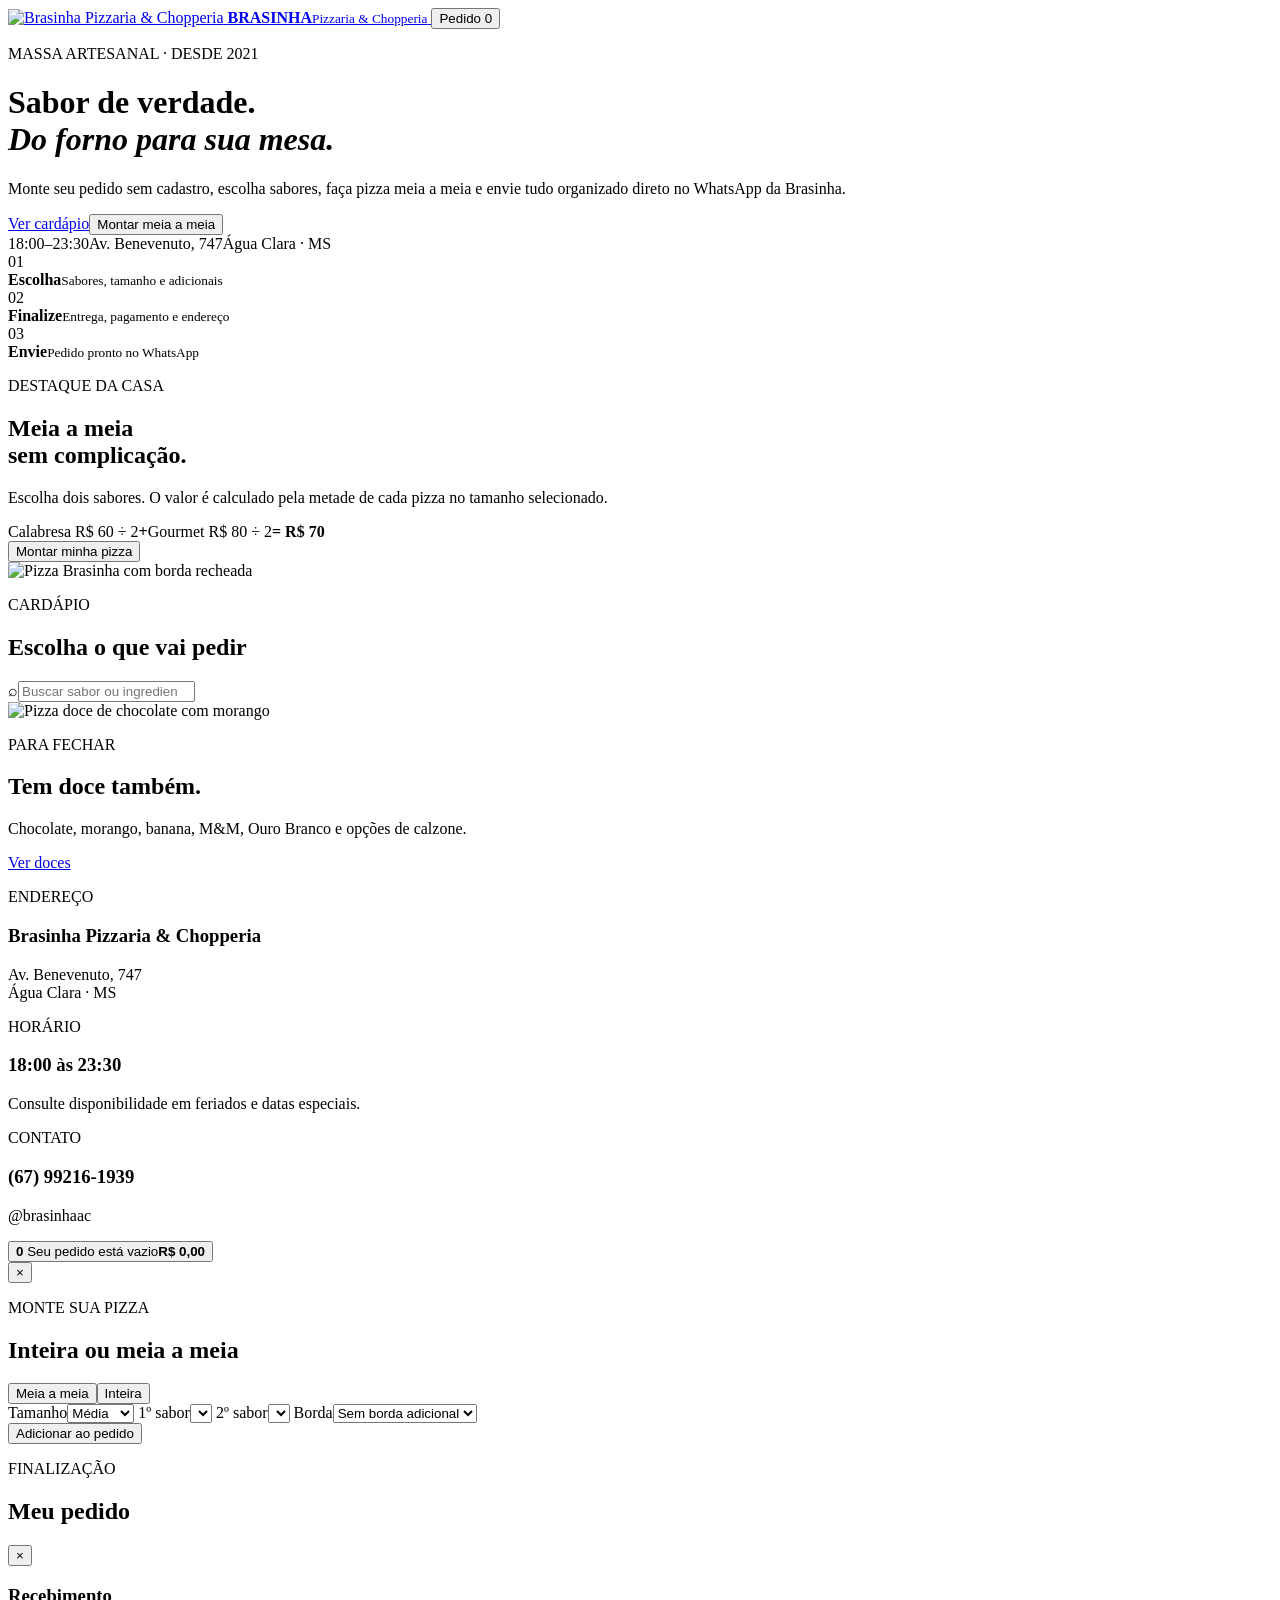
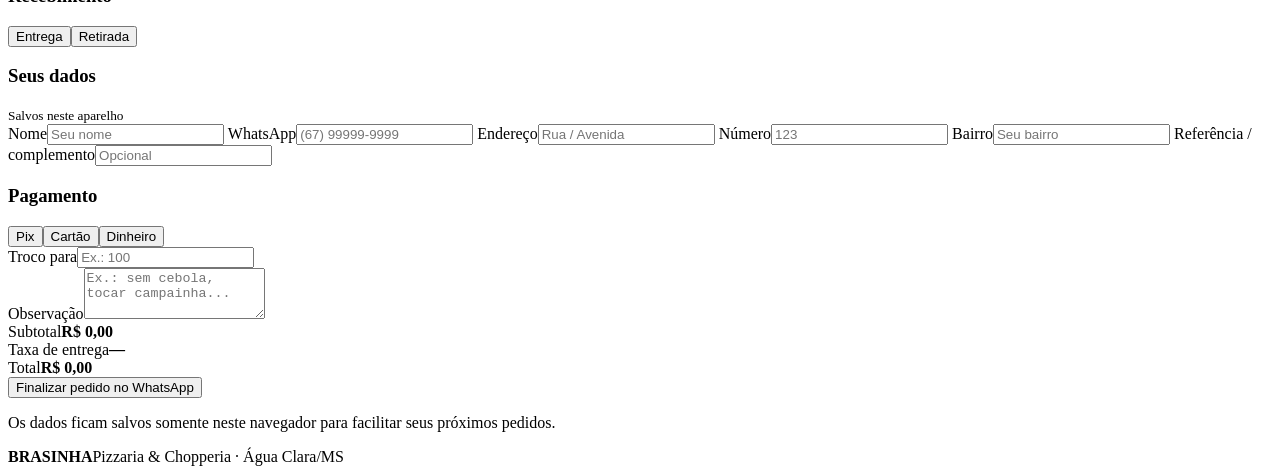
==== index.html @ 6d219aa5 "feat: add premium digital menu shell" ====
<!doctype html>
<html lang="pt-BR">
<head>
  <meta charset="utf-8" />
  <meta name="viewport" content="width=device-width,initial-scale=1,viewport-fit=cover" />
  <meta name="theme-color" content="#0f0d0b" />
  <meta name="description" content="Cardápio digital da Brasinha Pizzaria & Chopperia — Água Clara/MS." />
  <title>Brasinha — Cardápio Digital</title>
  <link rel="preload" href="assets/pizza-pepperoni.jpg" as="image" />
  <link rel="stylesheet" href="styles.css" />
</head>
<body>
  <header class="hero" id="inicio">
    <nav class="topbar shell">
      <a class="brand" href="#inicio" aria-label="Brasinha">
        <img src="assets/logo-brasinha-premium.png" alt="Brasinha Pizzaria & Chopperia" />
        <span><strong>BRASINHA</strong><small>Pizzaria & Chopperia</small></span>
      </a>
      <button class="cart-top" data-open-cart aria-label="Abrir pedido">Pedido <span data-cart-count>0</span></button>
    </nav>
    <div class="shell hero-grid">
      <div class="hero-copy">
        <p class="kicker">MASSA ARTESANAL · DESDE 2021</p>
        <h1>Sabor de verdade.<br><em>Do forno para sua mesa.</em></h1>
        <p class="hero-text">Monte seu pedido sem cadastro, escolha sabores, faça pizza meia a meia e envie tudo organizado direto no WhatsApp da Brasinha.</p>
        <div class="hero-actions"><a class="button button-gold" href="#cardapio">Ver cardápio</a><button class="button button-dark" data-open-builder>Montar meia a meia</button></div>
        <div class="hero-meta"><span>18:00–23:30</span><span>Av. Benevenuto, 747</span><span>Água Clara · MS</span></div>
      </div>
    </div>
  </header>

  <main>
    <section class="quick shell" aria-label="Atalhos">
      <article><span>01</span><div><strong>Escolha</strong><small>Sabores, tamanho e adicionais</small></div></article>
      <article><span>02</span><div><strong>Finalize</strong><small>Entrega, pagamento e endereço</small></div></article>
      <article><span>03</span><div><strong>Envie</strong><small>Pedido pronto no WhatsApp</small></div></article>
    </section>

    <section class="shell spotlight">
      <div class="spotlight-copy">
        <p class="eyebrow">DESTAQUE DA CASA</p>
        <h2>Meia a meia<br>sem complicação.</h2>
        <p>Escolha dois sabores. O valor é calculado pela metade de cada pizza no tamanho selecionado.</p>
        <div class="formula"><span>Calabresa R$ 60 ÷ 2</span><b>+</b><span>Gourmet R$ 80 ÷ 2</span><strong>= R$ 70</strong></div>
        <button class="button button-gold" data-open-builder>Montar minha pizza</button>
      </div>
      <div class="spotlight-photo"><img src="assets/pizza-borda.jpg" alt="Pizza Brasinha com borda recheada" /></div>
    </section>

    <section class="shell menu-wrap" id="cardapio">
      <div class="menu-head">
        <div><p class="eyebrow">CARDÁPIO</p><h2>Escolha o que vai pedir</h2></div>
        <label class="search"><span>⌕</span><input id="search" type="search" placeholder="Buscar sabor ou ingrediente" autocomplete="off" /></label>
      </div>
      <div class="tabs" id="tabs" aria-label="Categorias"></div>
      <div id="menu"></div>
    </section>

    <section class="shell dessert-banner">
      <img src="assets/pizza-morango.jpg" alt="Pizza doce de chocolate com morango" />
      <div><p class="eyebrow">PARA FECHAR</p><h2>Tem doce também.</h2><p>Chocolate, morango, banana, M&M, Ouro Branco e opções de calzone.</p><a href="#doces">Ver doces</a></div>
    </section>

    <section class="shell info-grid">
      <article><p class="eyebrow">ENDEREÇO</p><h3>Brasinha Pizzaria & Chopperia</h3><p>Av. Benevenuto, 747<br>Água Clara · MS</p></article>
      <article><p class="eyebrow">HORÁRIO</p><h3>18:00 às 23:30</h3><p>Consulte disponibilidade em feriados e datas especiais.</p></article>
      <article><p class="eyebrow">CONTATO</p><h3>(67) 99216-1939</h3><p>@brasinhaac</p></article>
    </section>
  </main>

  <button class="cart-bar" data-open-cart><span><b data-cart-count>0</b> <span data-cart-label>Seu pedido está vazio</span></span><strong data-cart-total>R$ 0,00</strong></button>

  <div class="modal" id="pizzaModal" aria-hidden="true">
    <div class="modal-backdrop" data-close-builder></div>
    <section class="modal-card builder-card" role="dialog" aria-modal="true" aria-labelledby="builderTitle">
      <button class="modal-close" data-close-builder aria-label="Fechar">×</button>
      <p class="eyebrow">MONTE SUA PIZZA</p><h2 id="builderTitle">Inteira ou meia a meia</h2>
      <div class="segmented" id="builderMode"><button class="active" data-mode="half">Meia a meia</button><button data-mode="full">Inteira</button></div>
      <div class="builder-fields">
        <label>Tamanho<select id="pizzaSize"><option value="M">Média</option><option value="G">Grande</option></select></label>
        <label>1º sabor<select id="flavorA"></select></label>
        <label id="flavorBWrap">2º sabor<select id="flavorB"></select></label>
        <label>Borda<select id="pizzaBorder"><option value="">Sem borda adicional</option></select></label>
      </div>
      <div class="price-breakdown" id="pizzaBreakdown"></div>
      <button class="button button-gold full-width" id="addPizza">Adicionar ao pedido</button>
    </section>
  </div>

  <div class="drawer-wrap" id="cartDrawer" aria-hidden="true">
    <div class="drawer-backdrop" data-close-cart></div>
    <aside class="drawer" aria-label="Meu pedido">
      <div class="drawer-head"><div><p class="eyebrow">FINALIZAÇÃO</p><h2>Meu pedido</h2></div><button data-close-cart>×</button></div>
      <div id="cartItems" class="cart-items"></div>
      <section class="checkout-section"><h3>Recebimento</h3><div class="segmented two" id="fulfillment"><button class="active" data-value="Entrega">Entrega</button><button data-value="Retirada">Retirada</button></div></section>
      <section class="checkout-section" id="customerSection">
        <div class="section-line"><h3>Seus dados</h3><small>Salvos neste aparelho</small></div>
        <div class="form-grid">
          <label class="span-2">Nome<input id="customerName" autocomplete="name" placeholder="Seu nome" /></label>
          <label class="span-2">WhatsApp<input id="customerPhone" inputmode="tel" autocomplete="tel" placeholder="(67) 99999-9999" /></label>
          <label class="span-2 delivery-field">Endereço<input id="customerStreet" autocomplete="street-address" placeholder="Rua / Avenida" /></label>
          <label class="delivery-field">Número<input id="customerNumber" inputmode="numeric" placeholder="123" /></label>
          <label class="delivery-field">Bairro<input id="customerNeighborhood" list="neighborhoodList" placeholder="Seu bairro" /><datalist id="neighborhoodList"></datalist></label>
          <label class="span-2 delivery-field">Referência / complemento<input id="customerReference" placeholder="Opcional" /></label>
        </div><div id="deliveryFeeStatus" class="fee-status"></div>
      </section>
      <section class="checkout-section"><h3>Pagamento</h3><div class="payment-grid" id="paymentMethods"><button class="active" data-value="Pix">Pix</button><button data-value="Cartão">Cartão</button><button data-value="Dinheiro">Dinheiro</button></div><label id="cashChangeWrap" class="cash-change hidden">Troco para<input id="cashChange" inputmode="decimal" placeholder="Ex.: 100" /></label></section>
      <section class="checkout-section"><label>Observação<textarea id="orderNotes" rows="3" placeholder="Ex.: sem cebola, tocar campainha..."></textarea></label></section>
      <div class="totals"><div><span>Subtotal</span><strong id="subtotal">R$ 0,00</strong></div><div><span>Taxa de entrega</span><strong id="deliveryFee">—</strong></div><div class="grand"><span>Total</span><strong id="grandTotal">R$ 0,00</strong></div></div>
      <button class="send-order" id="sendOrder">Finalizar pedido no WhatsApp</button>
      <p class="privacy-note">Os dados ficam salvos somente neste navegador para facilitar seus próximos pedidos.</p>
    </aside>
  </div>

  <footer><div class="shell"><strong>BRASINHA</strong><span>Pizzaria & Chopperia · Água Clara/MS</span></div></footer>
  <script src="data.js"></script><script src="app.js"></script>
</body>
</html>
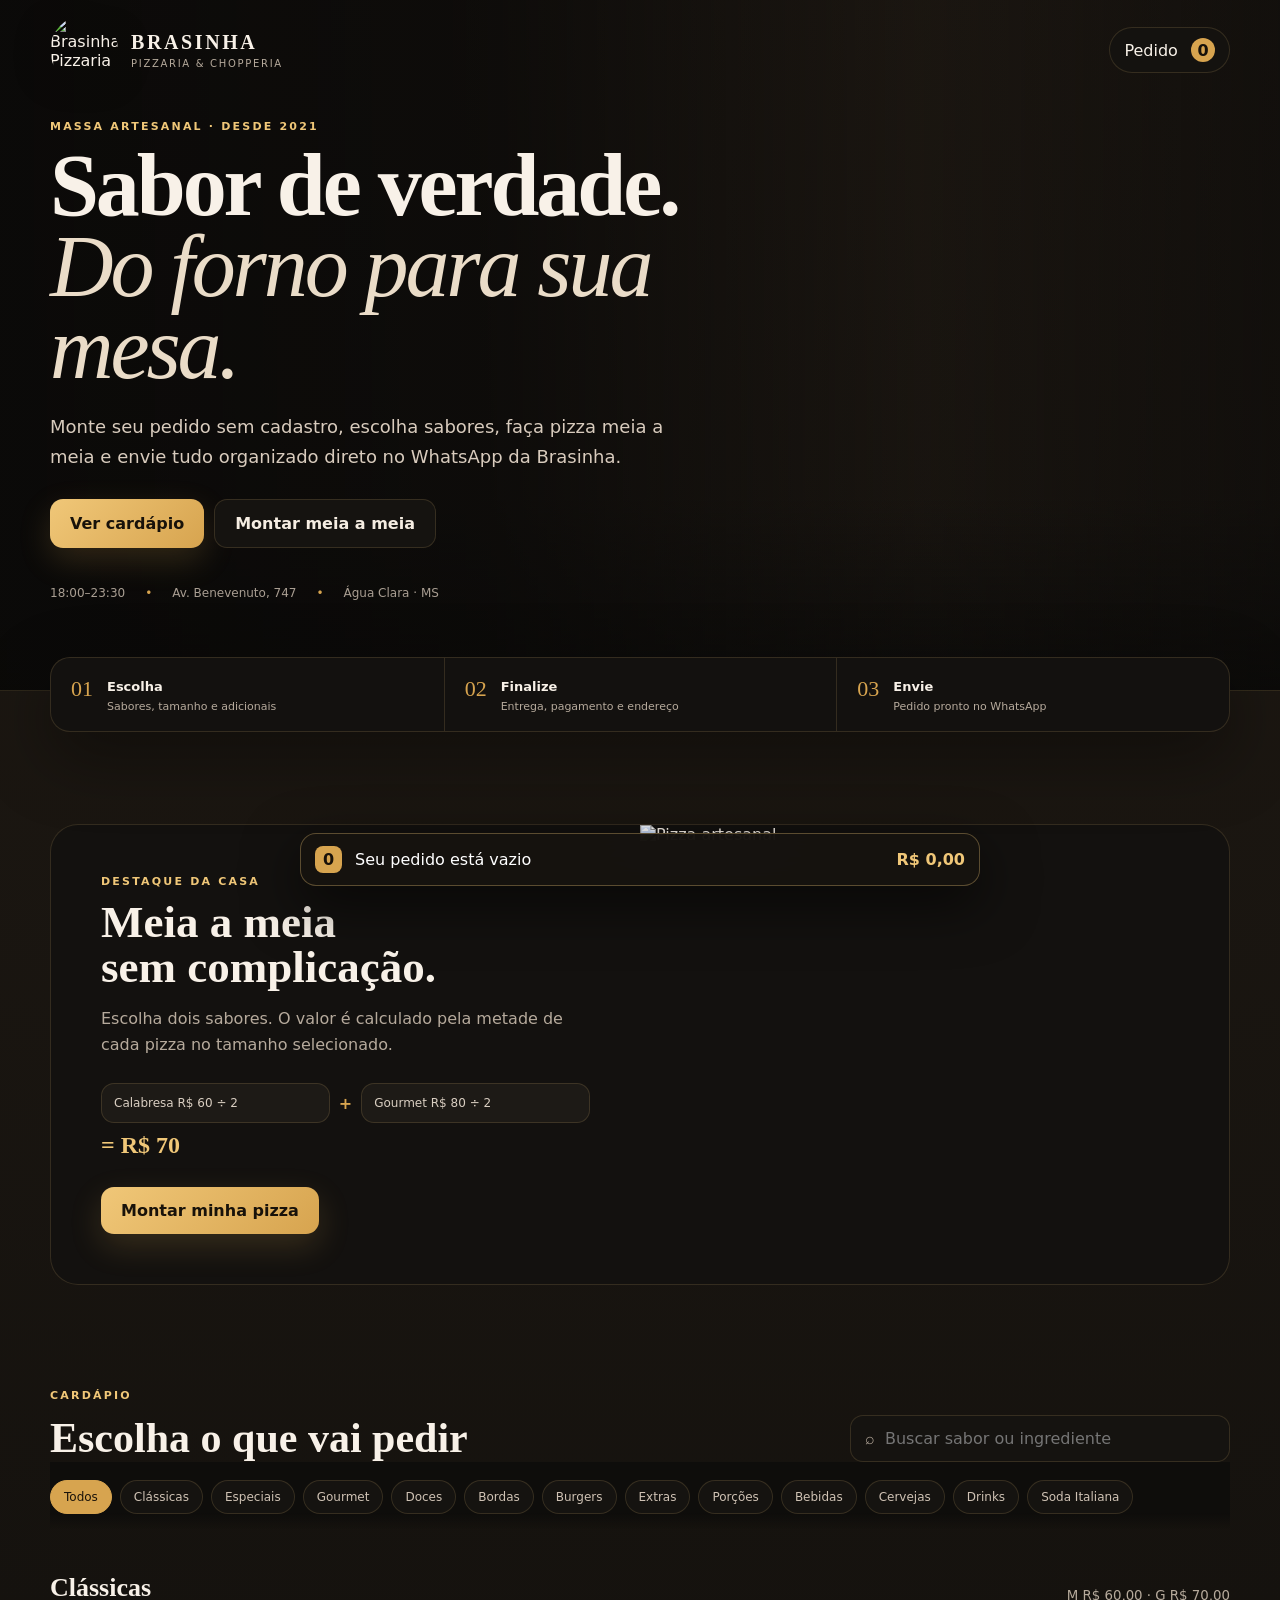
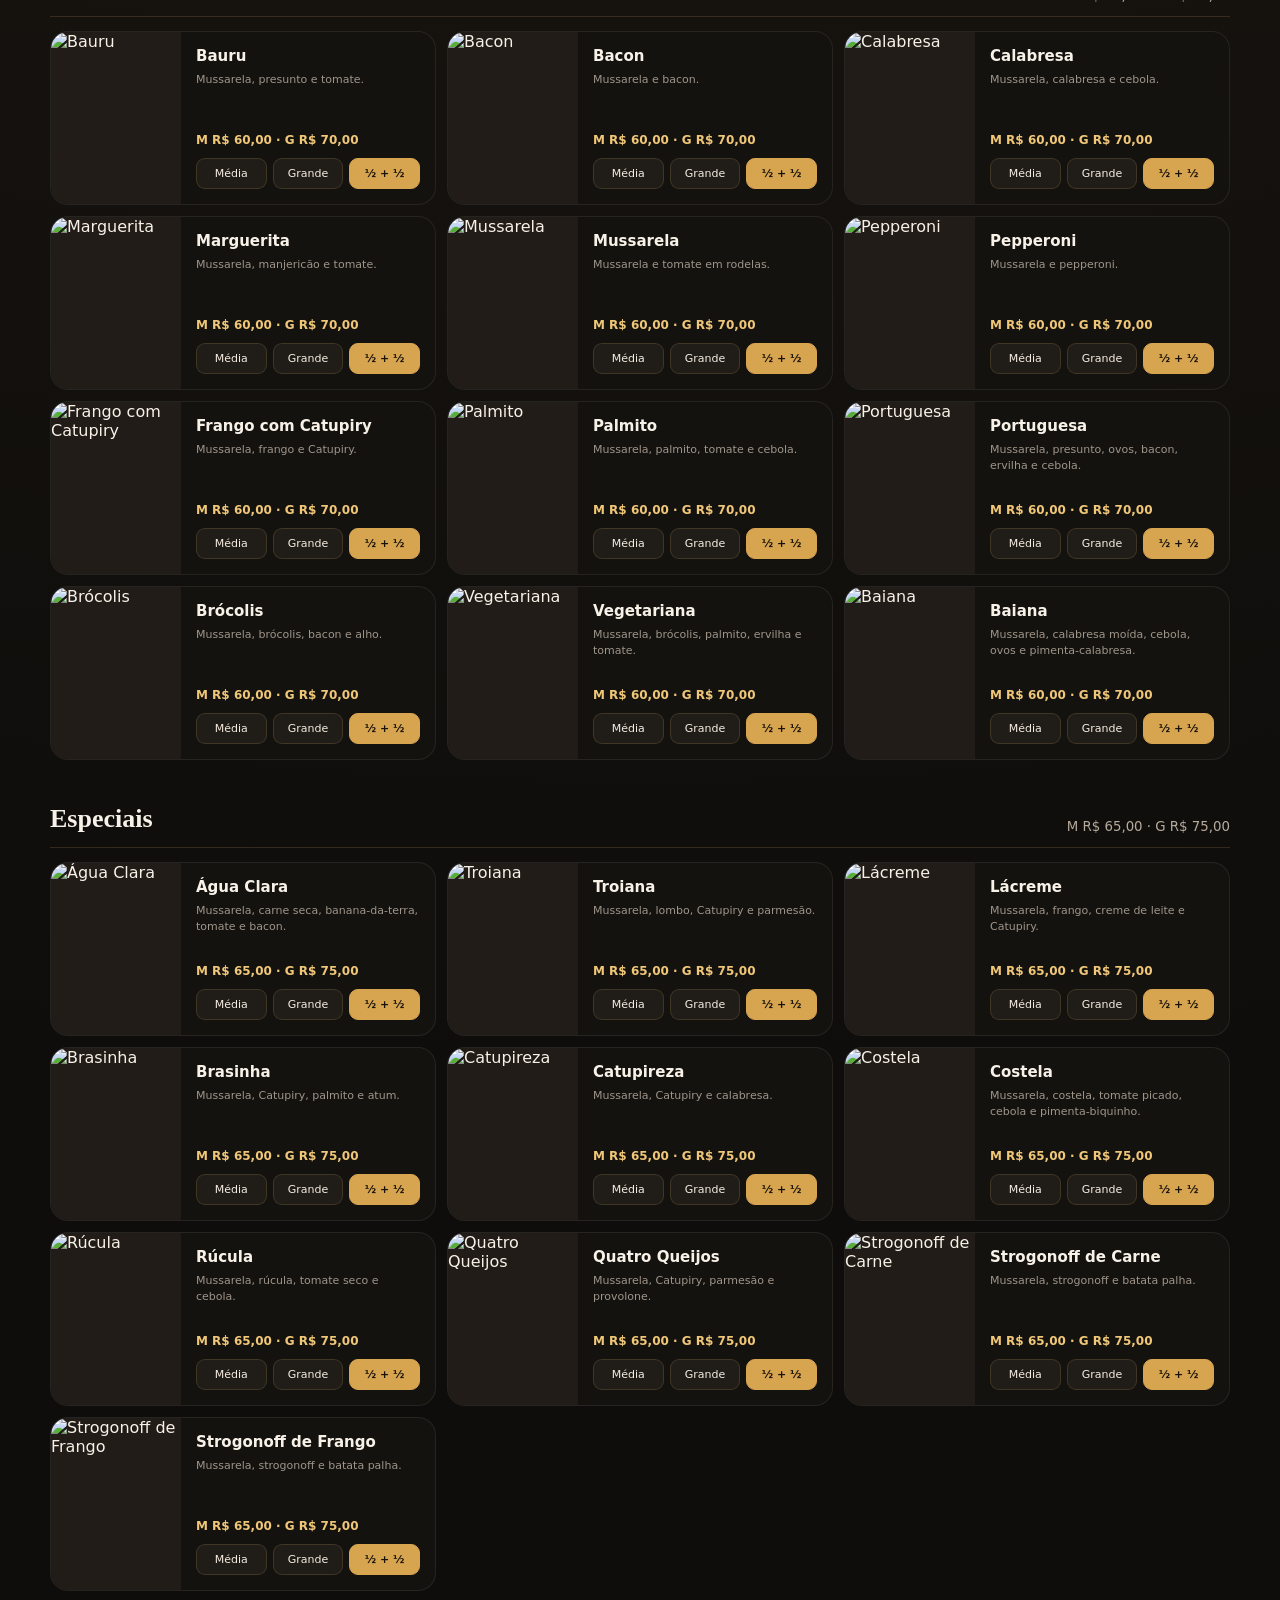
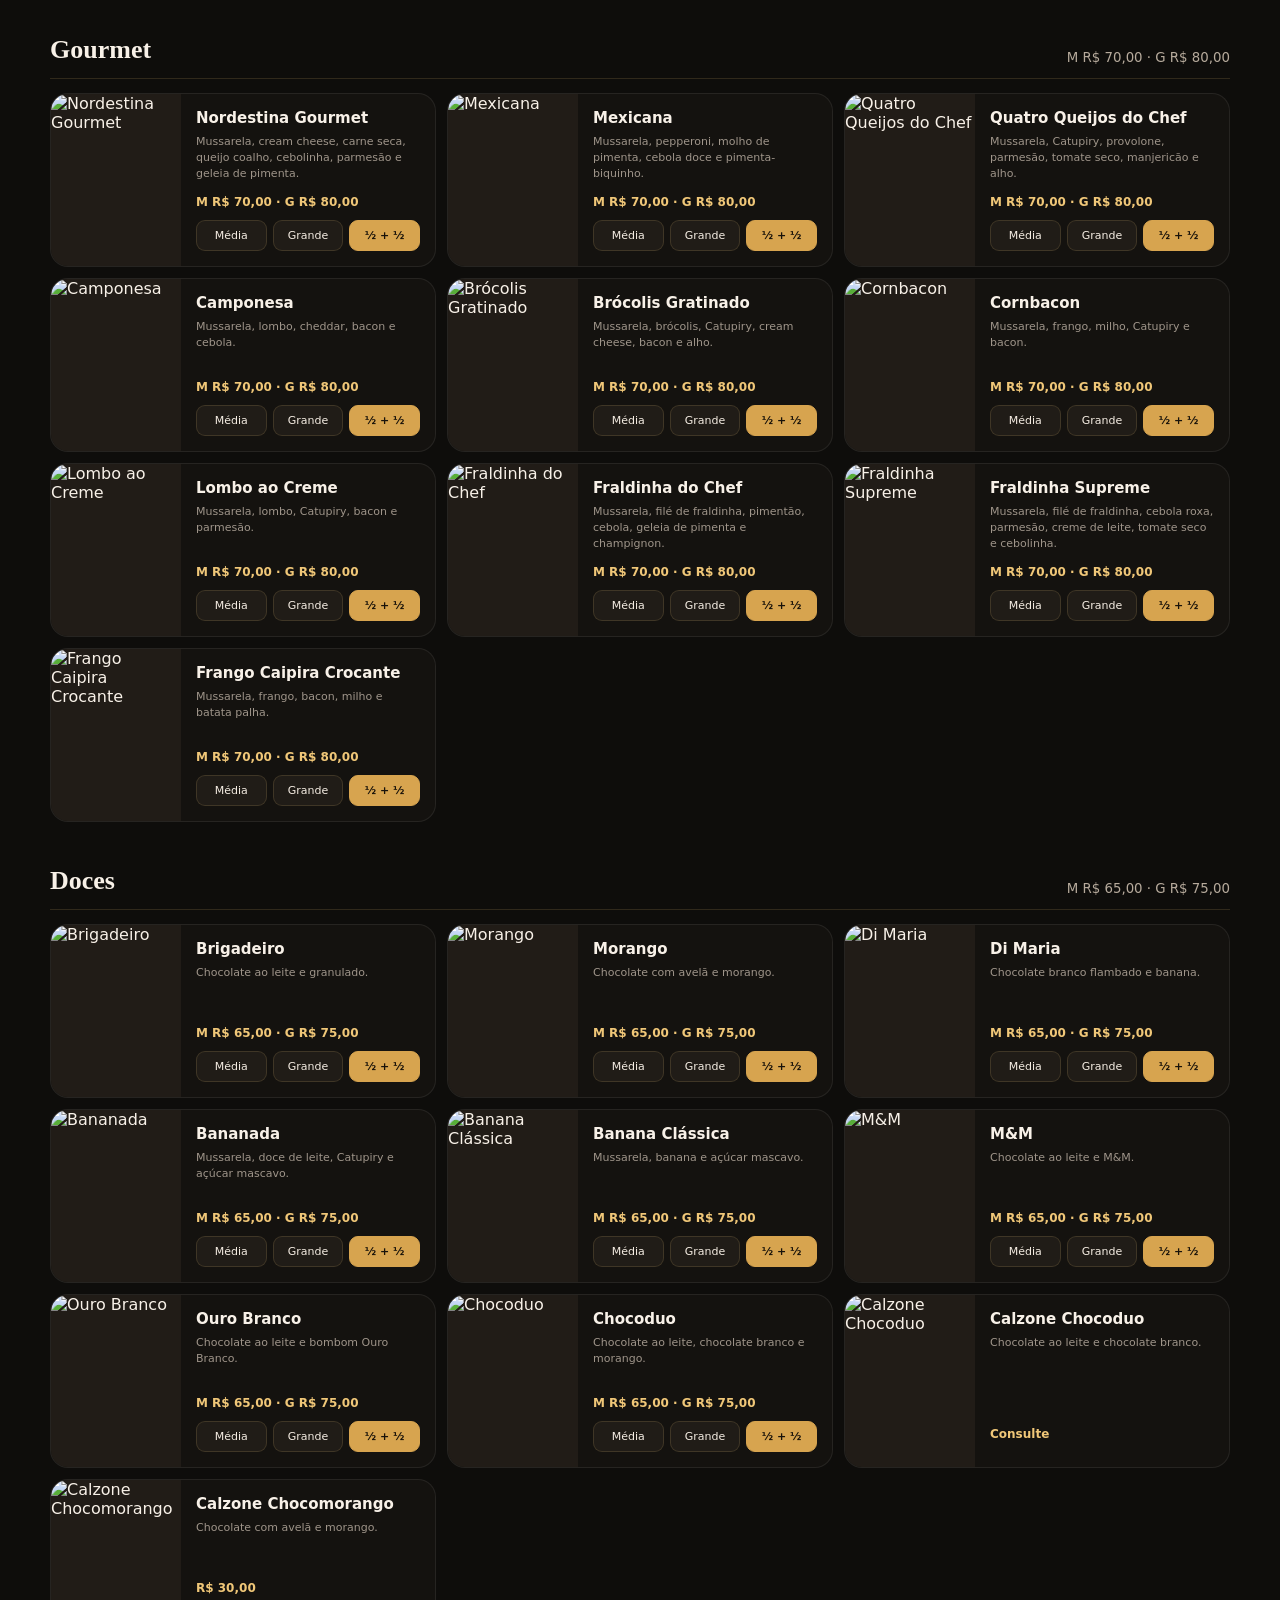
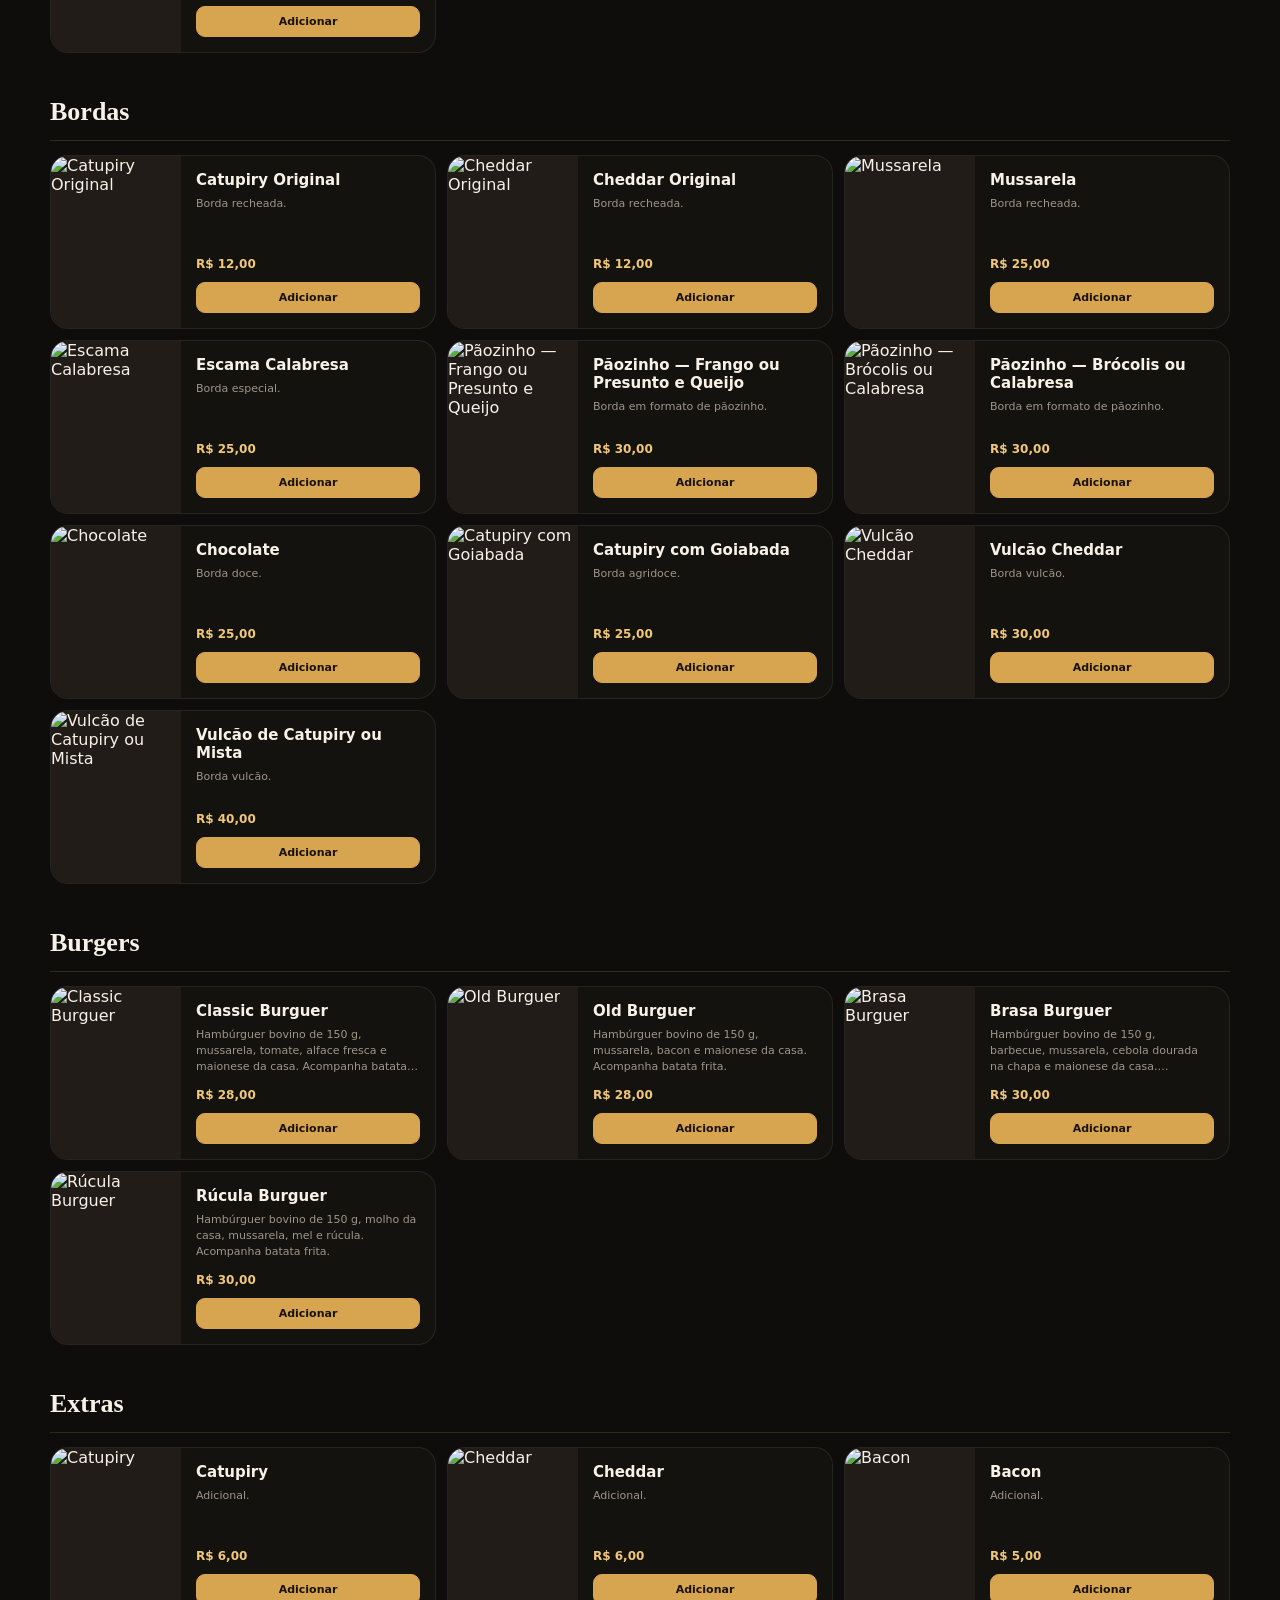
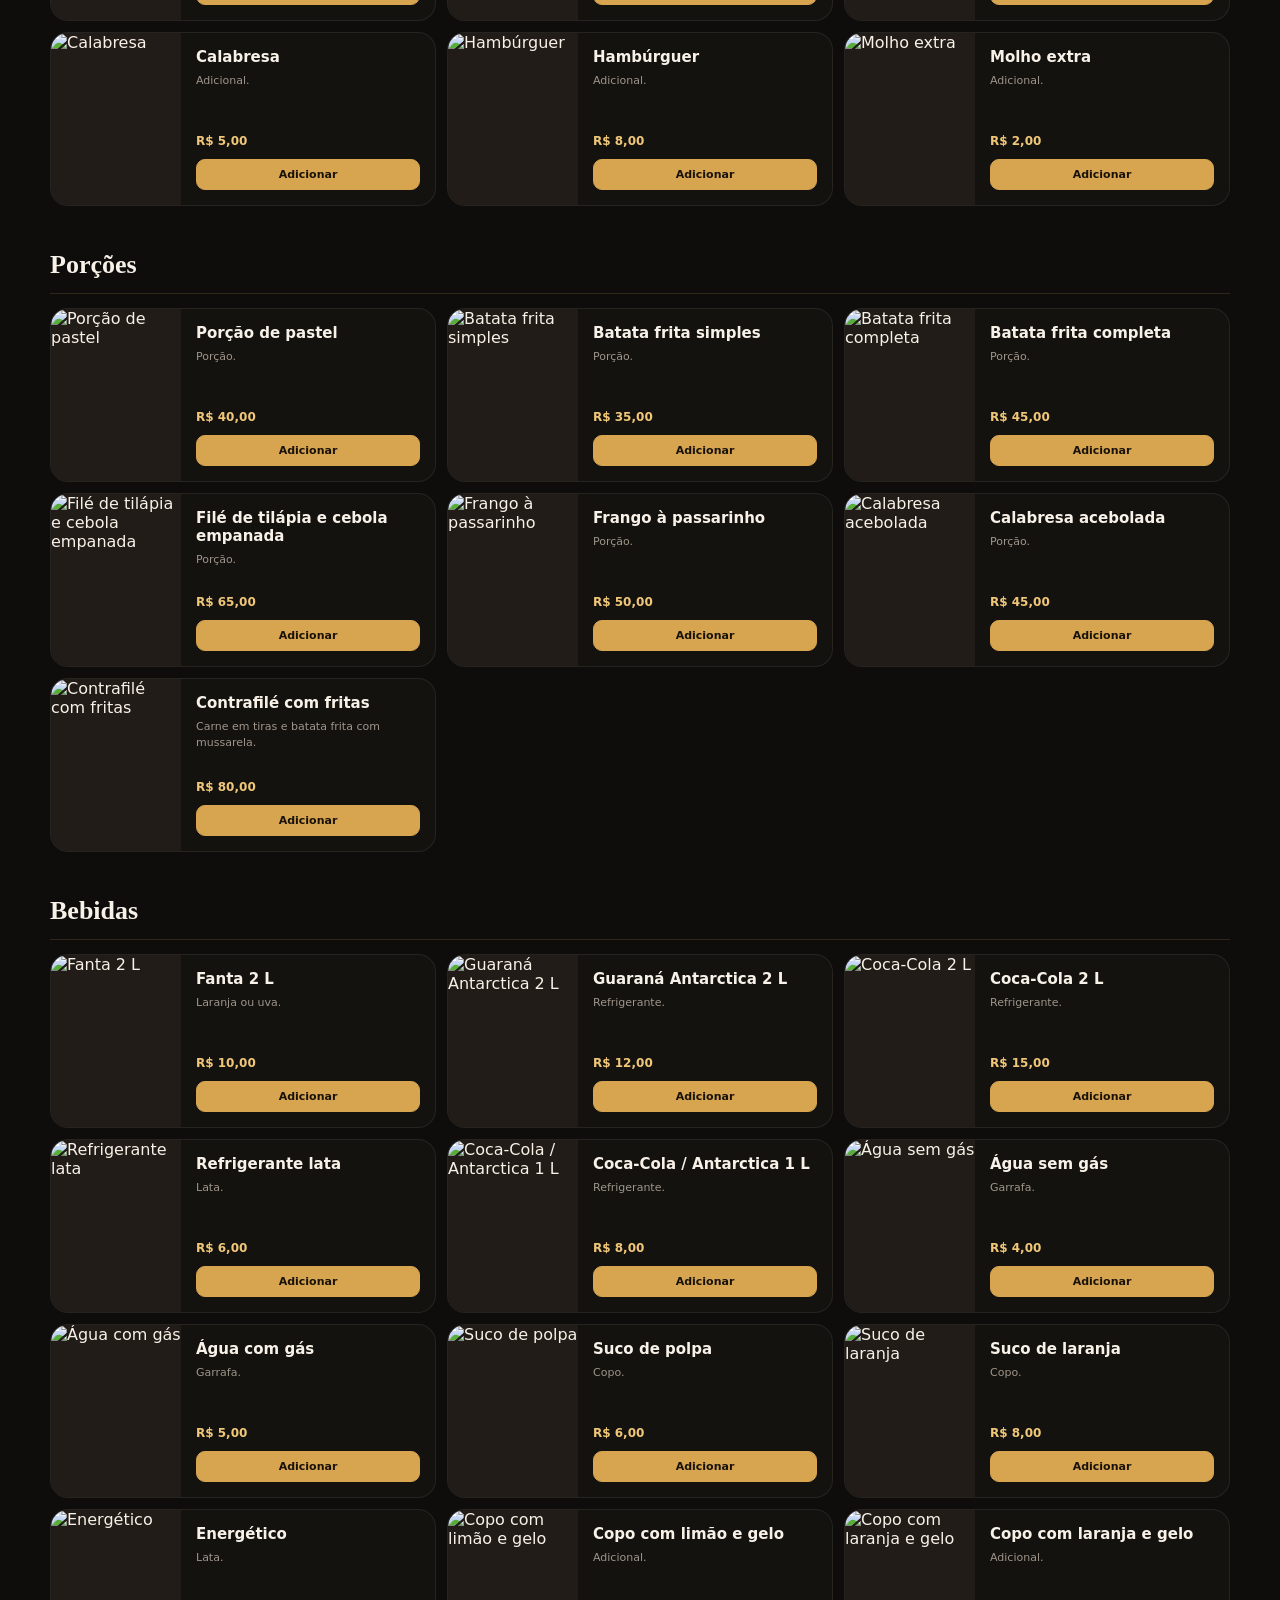
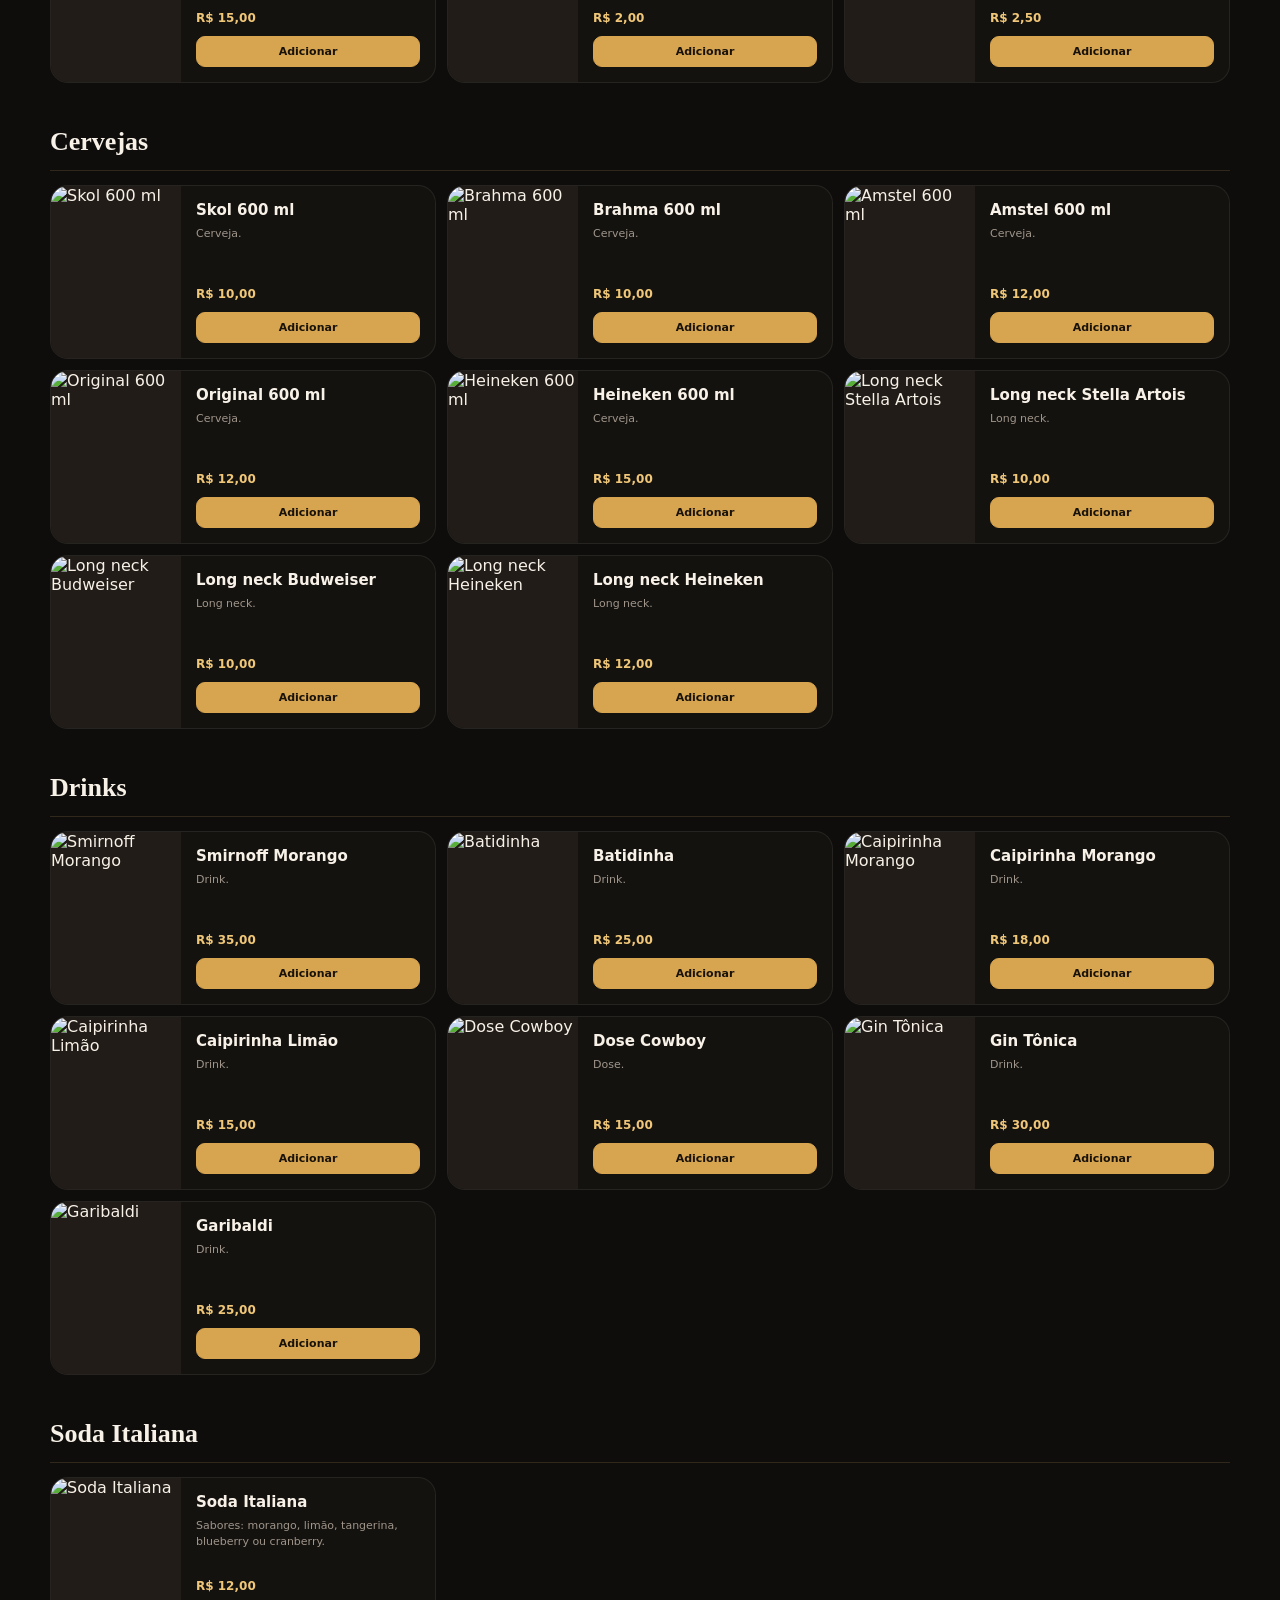
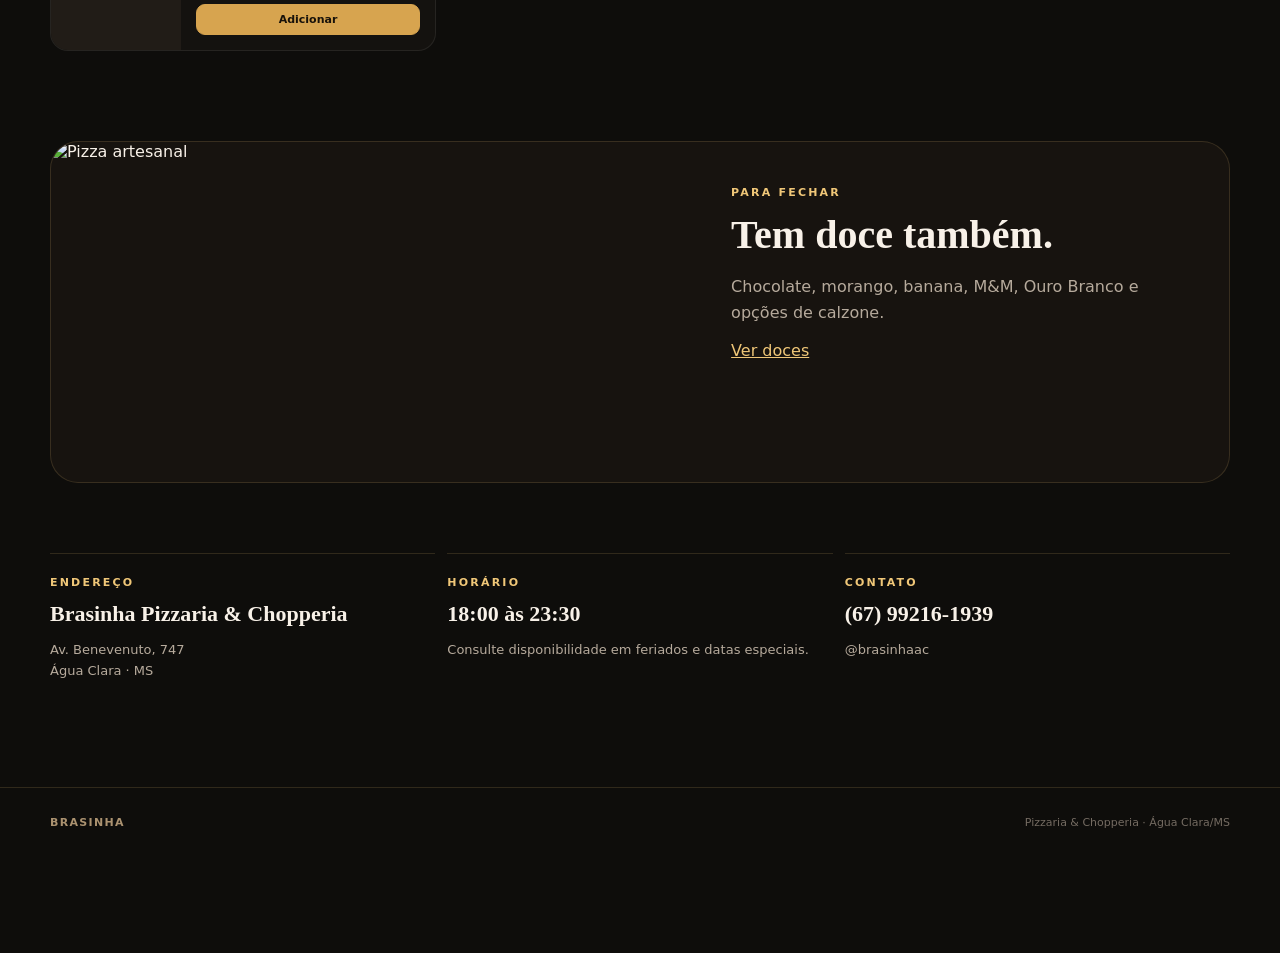
==== commit 0c616af9: "feat: finalize premium ordering app shell and remote visual assets" ====
--- a/index.html
+++ b/index.html
@@ -6,14 +6,16 @@
   <meta name="theme-color" content="#0f0d0b" />
   <meta name="description" content="Cardápio digital da Brasinha Pizzaria & Chopperia — Água Clara/MS." />
   <title>Brasinha — Cardápio Digital</title>
-  <link rel="preload" href="assets/pizza-pepperoni.jpg" as="image" />
+  <link rel="icon" href="assets/logo.svg" type="image/svg+xml" />
+  <link rel="manifest" href="manifest.webmanifest" />
   <link rel="stylesheet" href="styles.css" />
+  <style>.hero{background-image:linear-gradient(90deg,rgba(10,9,8,.96) 0%,rgba(10,9,8,.82) 38%,rgba(10,9,8,.24) 72%,rgba(10,9,8,.6) 100%),linear-gradient(0deg,#0e0d0b 0%,transparent 28%),url('https://images.unsplash.com/photo-1574071318508-1cdbab80d002?auto=format&fit=crop&w=1800&q=85')!important}</style>
 </head>
 <body>
   <header class="hero" id="inicio">
     <nav class="topbar shell">
       <a class="brand" href="#inicio" aria-label="Brasinha">
-        <img src="assets/logo-brasinha-premium.png" alt="Brasinha Pizzaria & Chopperia" />
+        <img src="assets/logo.svg" alt="Brasinha Pizzaria & Chopperia" />
         <span><strong>BRASINHA</strong><small>Pizzaria & Chopperia</small></span>
       </a>
       <button class="cart-top" data-open-cart aria-label="Abrir pedido">Pedido <span data-cart-count>0</span></button>
@@ -44,7 +46,7 @@
         <div class="formula"><span>Calabresa R$ 60 ÷ 2</span><b>+</b><span>Gourmet R$ 80 ÷ 2</span><strong>= R$ 70</strong></div>
         <button class="button button-gold" data-open-builder>Montar minha pizza</button>
       </div>
-      <div class="spotlight-photo"><img src="assets/pizza-borda.jpg" alt="Pizza Brasinha com borda recheada" /></div>
+      <div class="spotlight-photo"><img src="https://images.unsplash.com/photo-1565299624946-b28f40a0ae38?auto=format&fit=crop&w=1200&q=85" alt="Pizza artesanal" /></div>
     </section>
 
     <section class="shell menu-wrap" id="cardapio">
@@ -57,7 +59,7 @@
     </section>
 
     <section class="shell dessert-banner">
-      <img src="assets/pizza-morango.jpg" alt="Pizza doce de chocolate com morango" />
+      <img src="https://images.unsplash.com/photo-1579751626657-72bc17010498?auto=format&fit=crop&w=1200&q=85" alt="Pizza artesanal" />
       <div><p class="eyebrow">PARA FECHAR</p><h2>Tem doce também.</h2><p>Chocolate, morango, banana, M&M, Ouro Branco e opções de calzone.</p><a href="#doces">Ver doces</a></div>
     </section>
 
@@ -113,6 +115,6 @@
   </div>
 
   <footer><div class="shell"><strong>BRASINHA</strong><span>Pizzaria & Chopperia · Água Clara/MS</span></div></footer>
-  <script src="data.js"></script><script src="app.js"></script>
+  <script src="data.js"></script><script src="assets-overrides.js"></script><script src="app.js"></script>
 </body>
 </html>
--- a/styles.css
+++ b/styles.css
@@ -0,0 +1 @@
+:root{--bg:#0e0d0b;--panel:#171512;--panel2:#211d18;--paper:#f4ecdf;--text:#f8f1e8;--muted:#b6aa9c;--gold:#d7a44f;--gold2:#f0c778;--line:rgba(240,199,120,.15);--green:#25d366;--radius:22px;--shadow:0 24px 70px rgba(0,0,0,.4)}*{box-sizing:border-box}html{scroll-behavior:smooth}body{margin:0;background:radial-gradient(circle at 50% -20%,#2e241a 0,#0e0d0b 38%);color:var(--text);font-family:Inter,ui-sans-serif,system-ui,-apple-system,BlinkMacSystemFont,"Segoe UI",sans-serif;padding-bottom:96px}button,input,select,textarea{font:inherit}.shell{width:min(1180px,calc(100% - 32px));margin:auto}.hero{min-height:690px;position:relative;background:linear-gradient(90deg,rgba(10,9,8,.96) 0%,rgba(10,9,8,.82) 38%,rgba(10,9,8,.24) 72%,rgba(10,9,8,.6) 100%),linear-gradient(0deg,#0e0d0b 0%,transparent 28%),url('assets/pizza-pepperoni.jpg') center/cover no-repeat;border-bottom:1px solid var(--line)}.topbar{height:100px;display:flex;align-items:center;justify-content:space-between;position:relative;z-index:2}.brand{display:flex;align-items:center;gap:13px;color:inherit;text-decoration:none}.brand img{width:68px;height:68px;object-fit:cover;border-radius:50%;filter:drop-shadow(0 7px 18px #0008)}.brand strong{font-family:Georgia,serif;letter-spacing:.13em;font-size:20px}.brand small{display:block;margin-top:4px;color:var(--muted);font-size:10px;letter-spacing:.17em;text-transform:uppercase}.cart-top{background:#14120f;border:1px solid var(--line);color:var(--text);padding:10px 14px;border-radius:999px}.cart-top span{background:var(--gold);color:#16110a;border-radius:99px;min-width:24px;height:24px;display:inline-grid;place-items:center;margin-left:8px;font-weight:800}.hero-grid{display:grid;grid-template-columns:1.15fr .85fr;min-height:590px;align-items:center}.hero-copy{max-width:690px;padding-bottom:70px}.kicker,.eyebrow{font-size:11px;font-weight:800;letter-spacing:.2em;color:var(--gold2);margin:0 0 12px;text-transform:uppercase}.hero h1,.spotlight h2,.menu-head h2,.dessert-banner h2,.modal-card h2,.drawer h2{font-family:Georgia,serif}.hero h1{font-size:clamp(50px,7vw,88px);line-height:.93;letter-spacing:-.035em;margin:0 0 22px}.hero h1 em{font-weight:400;color:#eadcc8}.hero-text{font-size:18px;line-height:1.65;color:#d8cbbd;max-width:640px}.hero-actions{display:flex;gap:10px;margin-top:28px;flex-wrap:wrap}.button{border:0;border-radius:13px;padding:14px 20px;font-weight:800;text-decoration:none;display:inline-flex;align-items:center;justify-content:center;cursor:pointer}.button-gold{background:linear-gradient(135deg,var(--gold2),var(--gold));color:#18120a;box-shadow:0 12px 32px rgba(215,164,79,.19)}.button-dark{background:#151310;color:#f5ede2;border:1px solid var(--line)}.hero-meta{display:flex;flex-wrap:wrap;gap:8px 20px;margin-top:38px;color:#a99e92;font-size:12px}.hero-meta span+span:before{content:'•';margin-right:20px;color:var(--gold)}.quick{display:grid;grid-template-columns:repeat(3,1fr);border:1px solid var(--line);background:#13110f;border-radius:20px;overflow:hidden;margin-top:-34px;position:relative;z-index:3;box-shadow:var(--shadow)}.quick article{display:flex;gap:14px;padding:18px 20px}.quick article+article{border-left:1px solid var(--line)}.quick article>span{color:var(--gold);font-family:Georgia,serif;font-size:22px}.quick strong{font-size:13px}.quick small{display:block;color:var(--muted);font-size:11px;margin-top:5px}.spotlight{margin-top:92px;display:grid;grid-template-columns:1fr 1fr;border:1px solid var(--line);border-radius:28px;overflow:hidden;background:#13110f}.spotlight-copy{padding:50px}.spotlight-copy h2{font-size:45px;line-height:1;margin:0 0 16px}.spotlight-copy>p:not(.eyebrow){color:var(--muted);line-height:1.6}.spotlight-photo{min-height:430px}.spotlight-photo img{width:100%;height:100%;object-fit:cover}.formula{display:grid;grid-template-columns:1fr auto 1fr;gap:9px;align-items:center;margin:26px 0 28px}.formula span{background:#1d1a16;border:1px solid var(--line);border-radius:13px;padding:12px;font-size:12px;color:#d9cec1}.formula b{color:var(--gold)}.formula strong{grid-column:1/-1;color:var(--gold2);font-size:24px;font-family:Georgia,serif}.menu-wrap{padding-top:104px}.menu-head{display:flex;justify-content:space-between;align-items:end;gap:24px}.menu-head h2{font-size:42px;margin:0}.search{width:min(380px,100%);display:flex;align-items:center;border:1px solid var(--line);background:#151310;border-radius:13px;padding:0 14px;color:var(--muted)}.search input{width:100%;padding:13px 10px;border:0;outline:0;background:transparent;color:var(--text)}.tabs{position:sticky;top:0;z-index:20;display:flex;gap:8px;overflow:auto;padding:18px 0 15px;background:linear-gradient(#0e0d0b 76%,transparent);scrollbar-width:none}.tabs::-webkit-scrollbar{display:none}.tab{white-space:nowrap;border:1px solid var(--line);background:#151310;color:#cfc2b4;border-radius:99px;padding:9px 13px;font-size:12px;cursor:pointer}.tab.active{background:var(--gold);border-color:var(--gold);color:#1a130a}.menu-group{scroll-margin-top:72px;margin:44px 0}.group-head{display:flex;justify-content:space-between;gap:20px;align-items:end;padding-bottom:13px;border-bottom:1px solid var(--line);margin-bottom:14px}.group-head h3{font-family:Georgia,serif;font-size:26px;margin:0}.group-head small{color:var(--muted)}.menu-grid{display:grid;grid-template-columns:repeat(3,1fr);gap:11px}.menu-item{background:#14120f;border:1px solid rgba(255,255,255,.075);border-radius:18px;overflow:hidden;display:flex;min-height:174px}.item-img{width:130px;flex:0 0 130px;position:relative;overflow:hidden;background:#211c17}.item-img img{width:100%;height:100%;object-fit:cover}.item-body{padding:15px;display:flex;flex-direction:column;min-width:0;flex:1}.item-body h4{margin:0;font-size:15px}.item-body p{font-size:11px;line-height:1.45;color:#9f958a;margin:7px 0 10px;display:-webkit-box;-webkit-line-clamp:3;-webkit-box-orient:vertical;overflow:hidden}.item-price{margin-top:auto;color:var(--gold2);font-weight:800;font-size:12px}.item-actions{display:flex;gap:6px;margin-top:11px}.item-actions button{flex:1;border:1px solid var(--line);background:#201c17;color:#f6eee4;border-radius:9px;padding:8px;font-size:11px;cursor:pointer}.item-actions button.primary{background:var(--gold);border-color:var(--gold);color:#18120a;font-weight:800}.dessert-banner{margin-top:90px;display:grid;grid-template-columns:1.08fr .92fr;background:#17130f;border:1px solid var(--line);border-radius:28px;overflow:hidden}.dessert-banner img{width:100%;height:340px;object-fit:cover}.dessert-banner>div{padding:44px}.dessert-banner h2{font-size:40px;margin:0 0 12px}.dessert-banner p:not(.eyebrow){color:var(--muted);line-height:1.6}.dessert-banner a{color:var(--gold2)}.info-grid{display:grid;grid-template-columns:repeat(3,1fr);gap:12px;margin:70px auto}.info-grid article{border-top:1px solid var(--line);padding:22px 0}.info-grid h3{font-family:Georgia,serif;font-size:22px;margin:0 0 8px}.info-grid article>p:last-child{color:var(--muted);line-height:1.6;font-size:13px}.cart-bar{position:fixed;bottom:max(14px,env(safe-area-inset-bottom));left:50%;transform:translateX(-50%);z-index:50;width:min(680px,calc(100% - 24px));border:1px solid rgba(240,199,120,.32);background:rgba(22,19,15,.94);backdrop-filter:blur(18px);color:white;border-radius:16px;padding:12px 14px;display:flex;align-items:center;justify-content:space-between;box-shadow:0 18px 55px #0009;cursor:pointer}.cart-bar b{display:inline-grid;place-items:center;width:27px;height:27px;background:var(--gold);color:#191109;border-radius:8px;margin-right:8px}.cart-bar strong{color:var(--gold2)}.modal,.drawer-wrap{position:fixed;inset:0;z-index:100;display:none}.modal.open,.drawer-wrap.open{display:block}.modal-backdrop,.drawer-backdrop{position:absolute;inset:0;background:rgba(0,0,0,.76);backdrop-filter:blur(7px)}.modal-card{position:relative;width:min(620px,calc(100% - 24px));max-height:calc(100vh - 34px);overflow:auto;margin:17px auto;background:#151310;border:1px solid var(--line);border-radius:24px;padding:28px;box-shadow:var(--shadow)}.modal-card h2{font-size:36px;margin:0 0 18px}.modal-close{position:absolute;right:17px;top:17px;border:1px solid var(--line);background:#211d18;color:white;width:38px;height:38px;border-radius:50%;font-size:24px}.segmented{display:grid;grid-template-columns:1fr 1fr;background:#0f0e0c;padding:4px;border:1px solid var(--line);border-radius:12px}.segmented button,.payment-grid button{border:0;background:transparent;color:#bfb3a6;border-radius:9px;padding:10px;cursor:pointer}.segmented button.active,.payment-grid button.active{background:#2b241a;color:var(--gold2);box-shadow:inset 0 0 0 1px var(--gold)}.builder-fields,.form-grid{display:grid;grid-template-columns:1fr 1fr;gap:10px;margin-top:16px}.builder-fields label,.form-grid label,.checkout-section>label,.cash-change{font-size:11px;color:#9f958a}.builder-fields select,.form-grid input,.checkout-section textarea,.cash-change input{display:block;width:100%;margin-top:6px;background:#0f0e0c;border:1px solid rgba(255,255,255,.1);border-radius:10px;color:white;padding:12px;outline:none}.price-breakdown{margin:18px 0;background:#0f0e0c;border:1px solid var(--line);border-radius:14px;padding:15px;color:#c8bdb1;font-size:12px;line-height:1.65}.price-breakdown strong{display:block;color:var(--gold2);font-size:24px;margin-top:6px}.full-width{width:100%}.drawer{position:absolute;right:0;top:0;height:100%;width:min(510px,100%);background:#11100e;border-left:1px solid var(--line);padding:22px;overflow:auto}.drawer-head{display:flex;justify-content:space-between;align-items:start}.drawer-head h2{font-size:38px;margin:0}.drawer-head button{border:1px solid var(--line);background:#201c17;color:white;border-radius:50%;width:38px;height:38px;font-size:22px}.cart-items{display:grid;gap:8px;margin:22px 0}.cart-empty{color:var(--muted);border:1px dashed var(--line);border-radius:13px;padding:24px;text-align:center}.cart-line{display:flex;gap:12px;justify-content:space-between;background:#171512;border:1px solid rgba(255,255,255,.065);border-radius:13px;padding:12px}.cart-line h4{margin:0 0 5px;font-size:13px}.cart-line small{display:block;color:#9c9186;line-height:1.5}.cart-line strong{color:var(--gold2);font-size:13px}.cart-line button{margin-top:7px;border:0;background:none;color:#a9917f;font-size:11px;padding:0}.checkout-section{padding:18px 0;border-top:1px solid var(--line)}.checkout-section h3{font-size:13px;margin:0 0 12px}.section-line{display:flex;justify-content:space-between}.section-line small{color:#796f65}.form-grid{margin-top:0}.span-2{grid-column:span 2}.fee-status{font-size:11px;margin-top:10px;padding:10px;border-radius:10px;background:#171512;color:#aaa096}.fee-status.ok{color:#d9bd81;border:1px solid var(--line)}.payment-grid{display:grid;grid-template-columns:repeat(3,1fr);gap:7px}.payment-grid button{background:#171512;border:1px solid rgba(255,255,255,.07)}.cash-change{margin-top:10px}.hidden{display:none!important}.totals{border-top:1px solid var(--line);padding:17px 0;display:grid;gap:10px}.totals>div{display:flex;justify-content:space-between;font-size:12px;color:#aaa096}.totals .grand{font-size:18px;color:white}.totals .grand strong{color:var(--gold2)}.send-order{width:100%;background:var(--green);color:#07150c;border:0;border-radius:13px;padding:15px;font-weight:900;cursor:pointer}.privacy-note{font-size:10px;color:#756c63;line-height:1.5;text-align:center}.empty-filter{color:var(--muted);padding:50px 0;text-align:center}footer{border-top:1px solid var(--line);padding:28px 0;color:#746b62;font-size:11px}footer .shell{display:flex;justify-content:space-between}footer strong{color:#ab9270;letter-spacing:.12em}@media(max-width:980px){.menu-grid{grid-template-columns:repeat(2,1fr)}.hero-grid{grid-template-columns:1fr}.spotlight-copy{padding:36px}.spotlight-photo{min-height:360px}}@media(max-width:720px){body{padding-bottom:88px}.shell{width:min(100% - 24px,1180px)}.hero{min-height:600px;background-position:64% center}.topbar{height:82px}.brand img{width:54px;height:54px}.brand strong{font-size:16px}.hero-grid{min-height:518px;align-items:end}.hero-copy{padding-bottom:52px}.hero h1{font-size:51px}.hero-text{font-size:14px;max-width:92%}.hero-meta{font-size:10px}.hero-meta span+span:before{display:none}.quick{grid-template-columns:1fr;margin-top:-20px}.quick article+article{border-left:0;border-top:1px solid var(--line)}.spotlight{grid-template-columns:1fr;margin-top:58px}.spotlight-photo{order:-1;min-height:280px}.spotlight-copy{padding:28px}.spotlight-copy h2{font-size:36px}.menu-wrap{padding-top:76px}.menu-head{align-items:start;flex-direction:column}.menu-head h2{font-size:35px}.search{width:100%}.menu-grid{grid-template-columns:1fr}.menu-item{min-height:160px}.item-img{width:112px;flex-basis:112px}.dessert-banner{grid-template-columns:1fr;margin-top:58px}.dessert-banner img{height:260px}.dessert-banner>div{padding:28px}.dessert-banner h2{font-size:34px}.info-grid{grid-template-columns:1fr;margin:46px auto}.modal-card{padding:22px}.modal-card h2{font-size:30px}.builder-fields,.form-grid{grid-template-columns:1fr}.span-2{grid-column:span 1}.formula{grid-template-columns:1fr}.formula b{display:none}.formula strong{grid-column:auto}.drawer{padding:18px}.drawer-head h2{font-size:32px}}@media(max-width:420px){.hero h1{font-size:44px}.hero-actions .button{width:100%}.cart-top{font-size:11px}.brand small{font-size:8px}.item-body{padding:12px}.item-img{width:100px;flex-basis:100px}.payment-grid{grid-template-columns:1fr 1fr 1fr}}
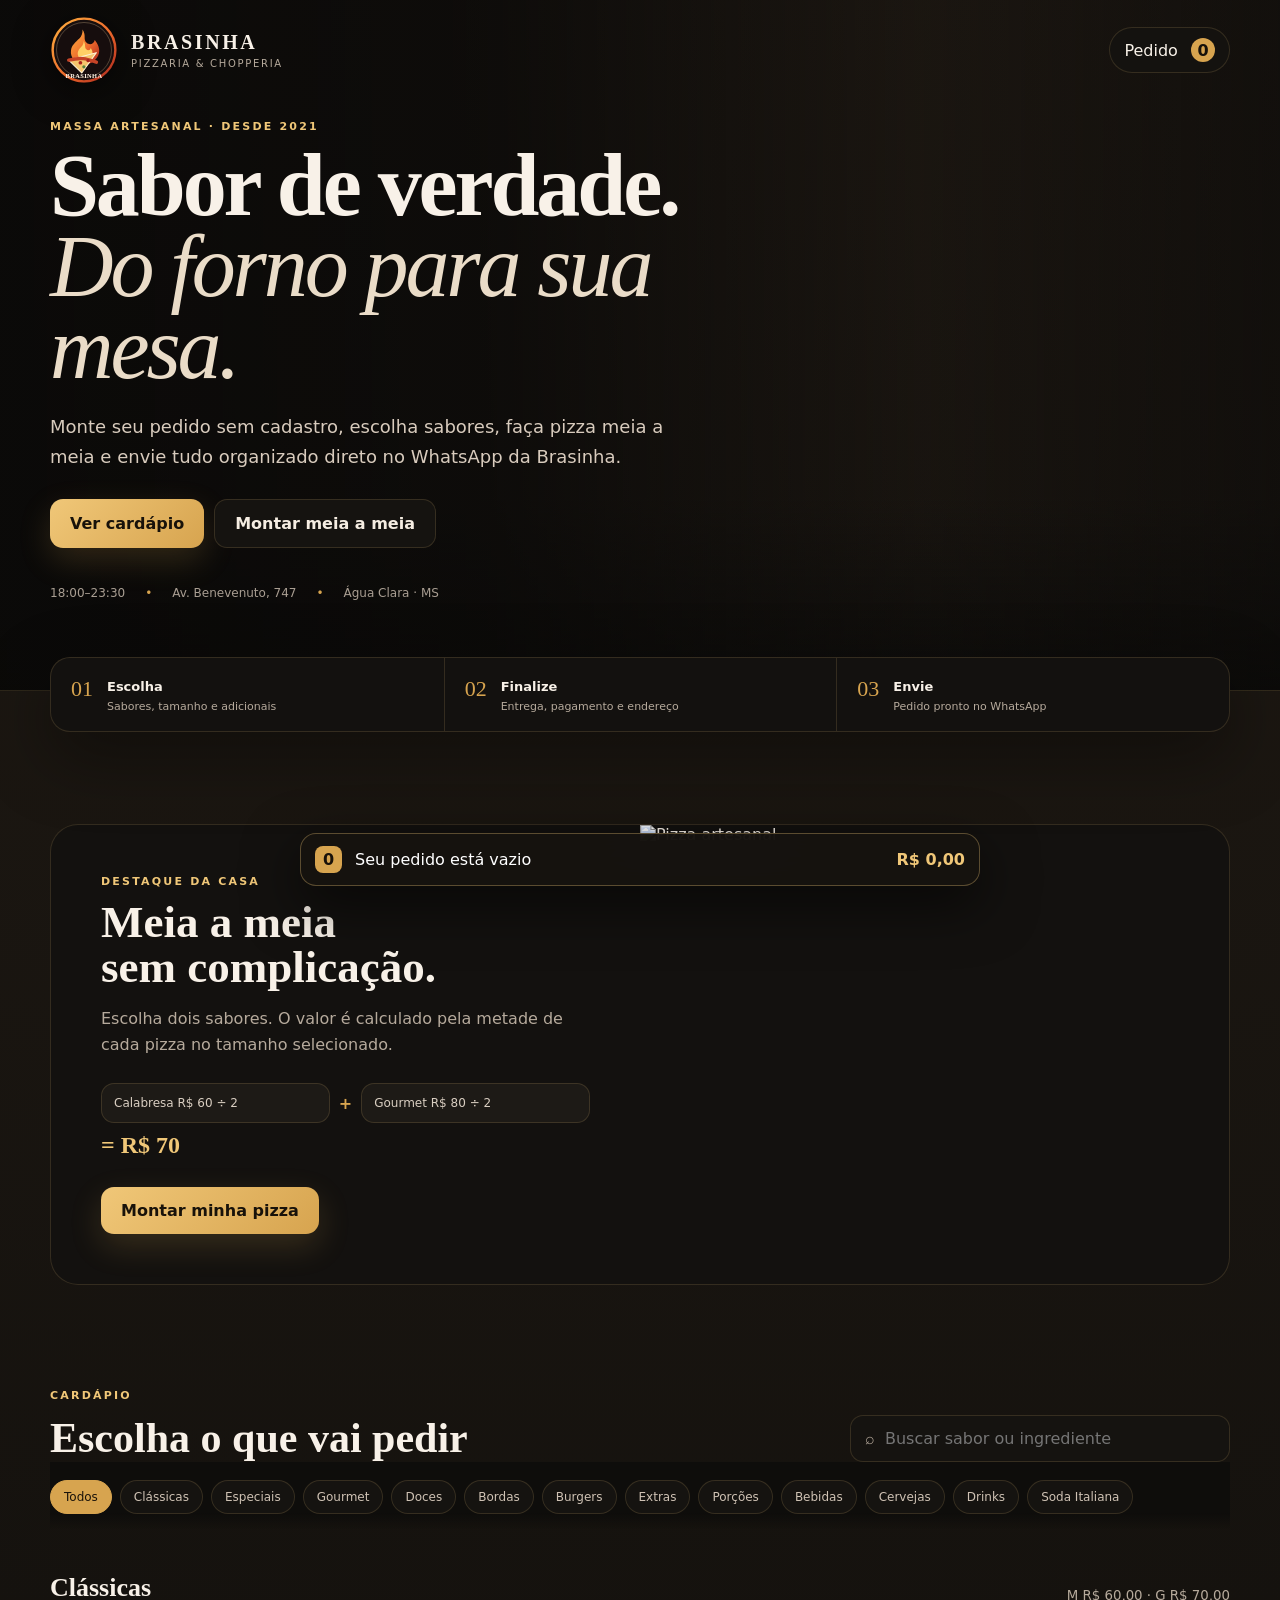
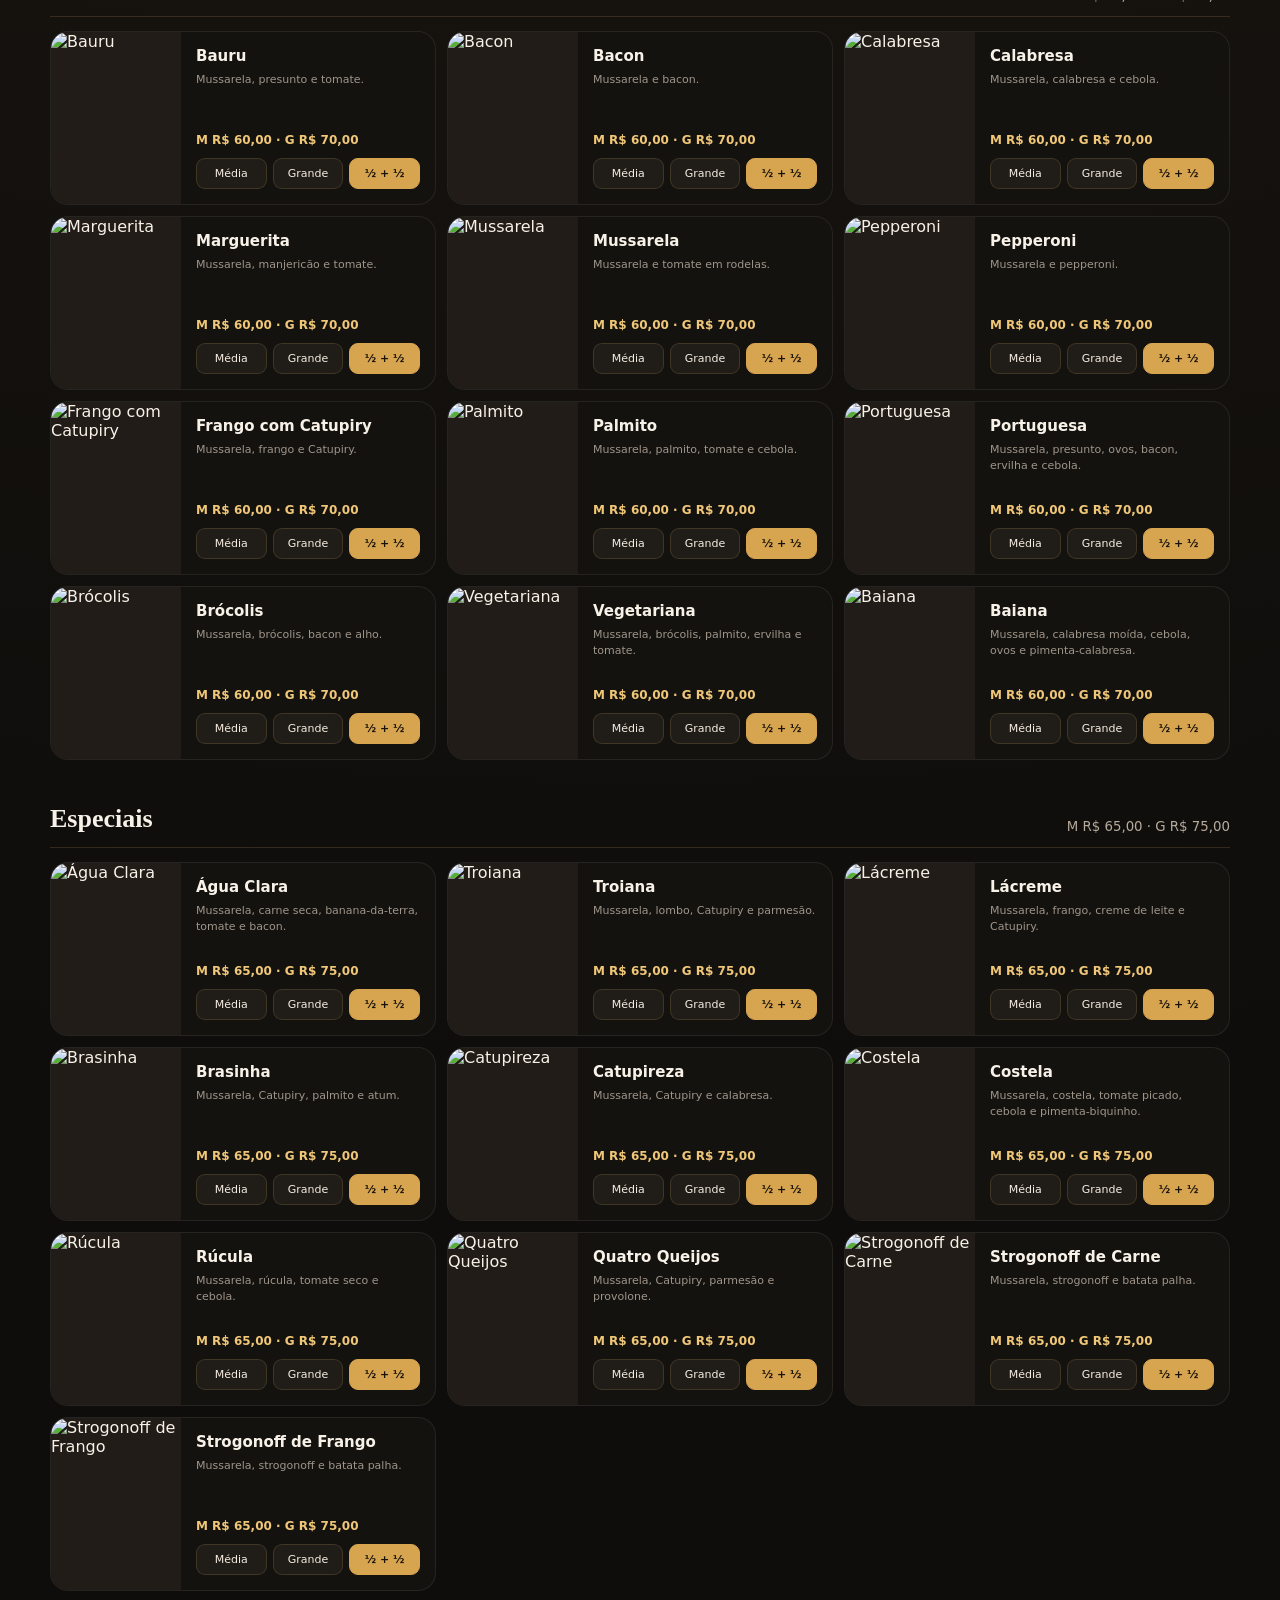
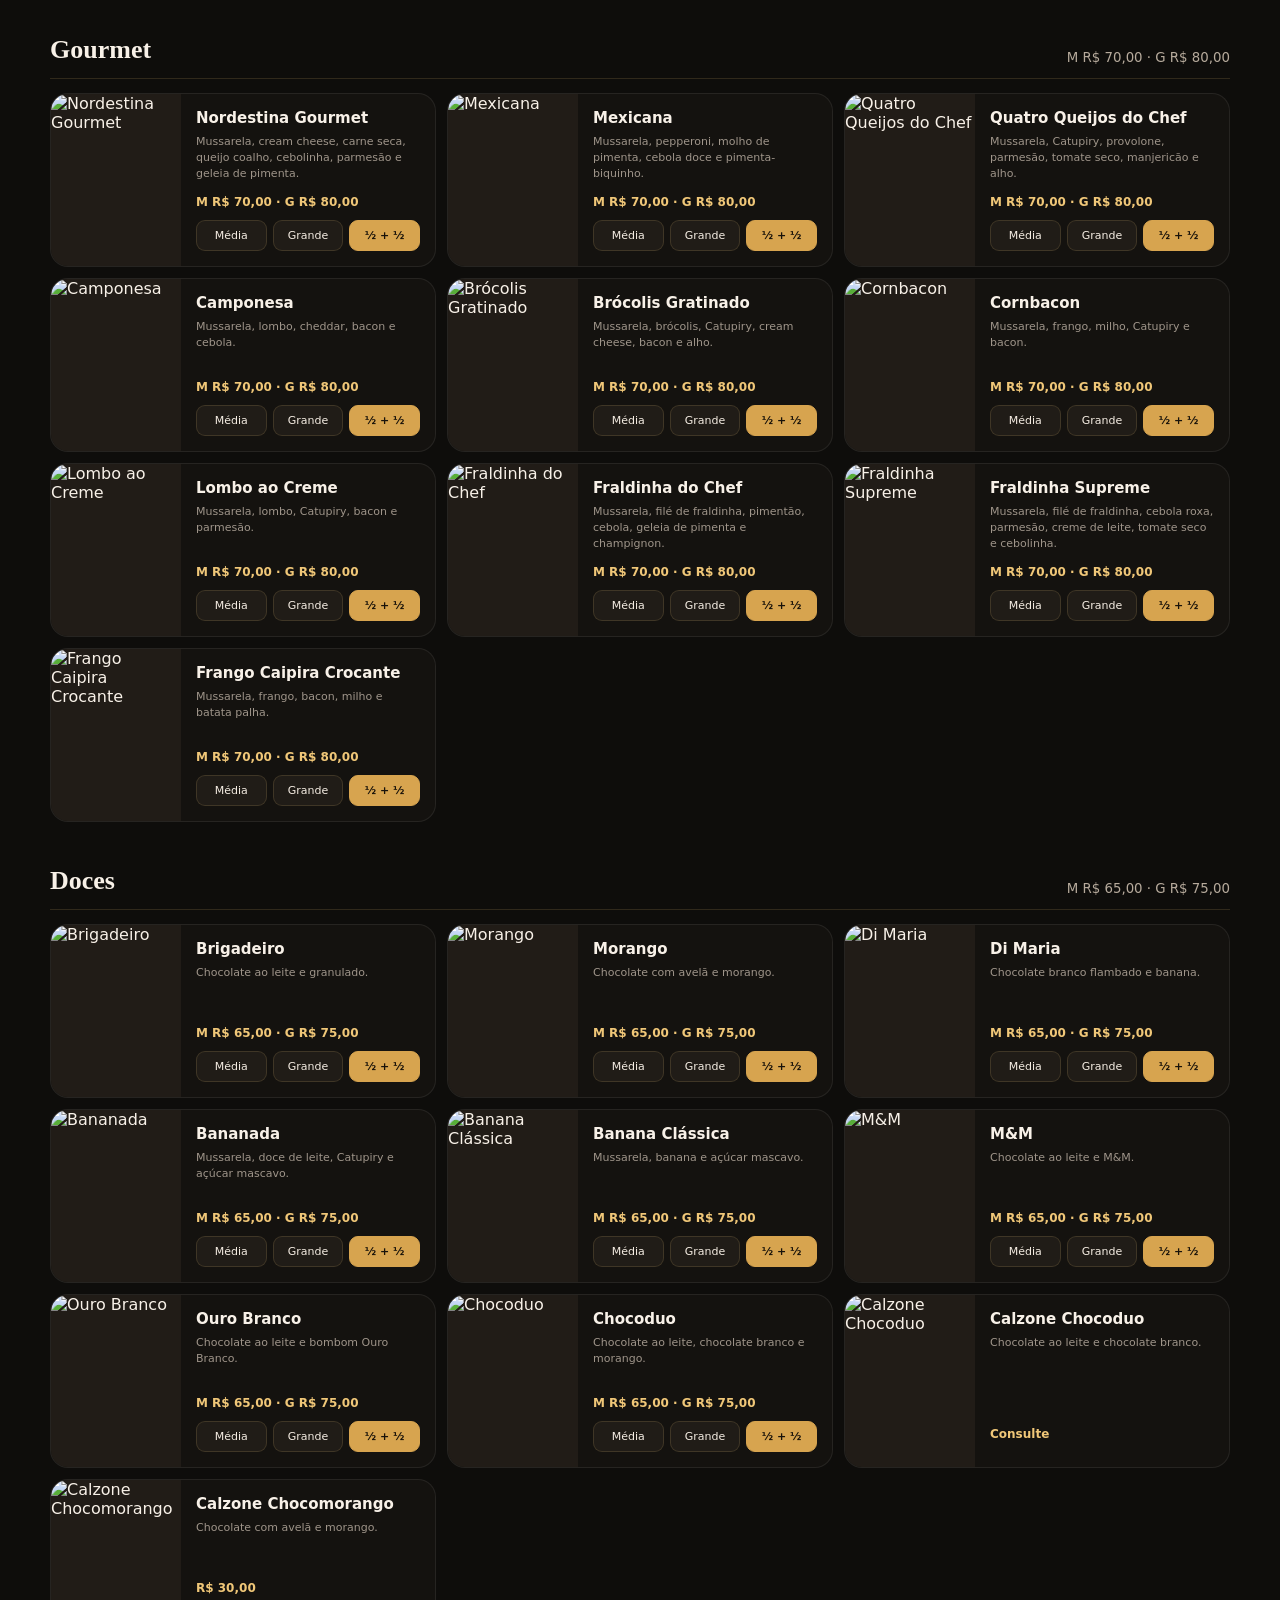
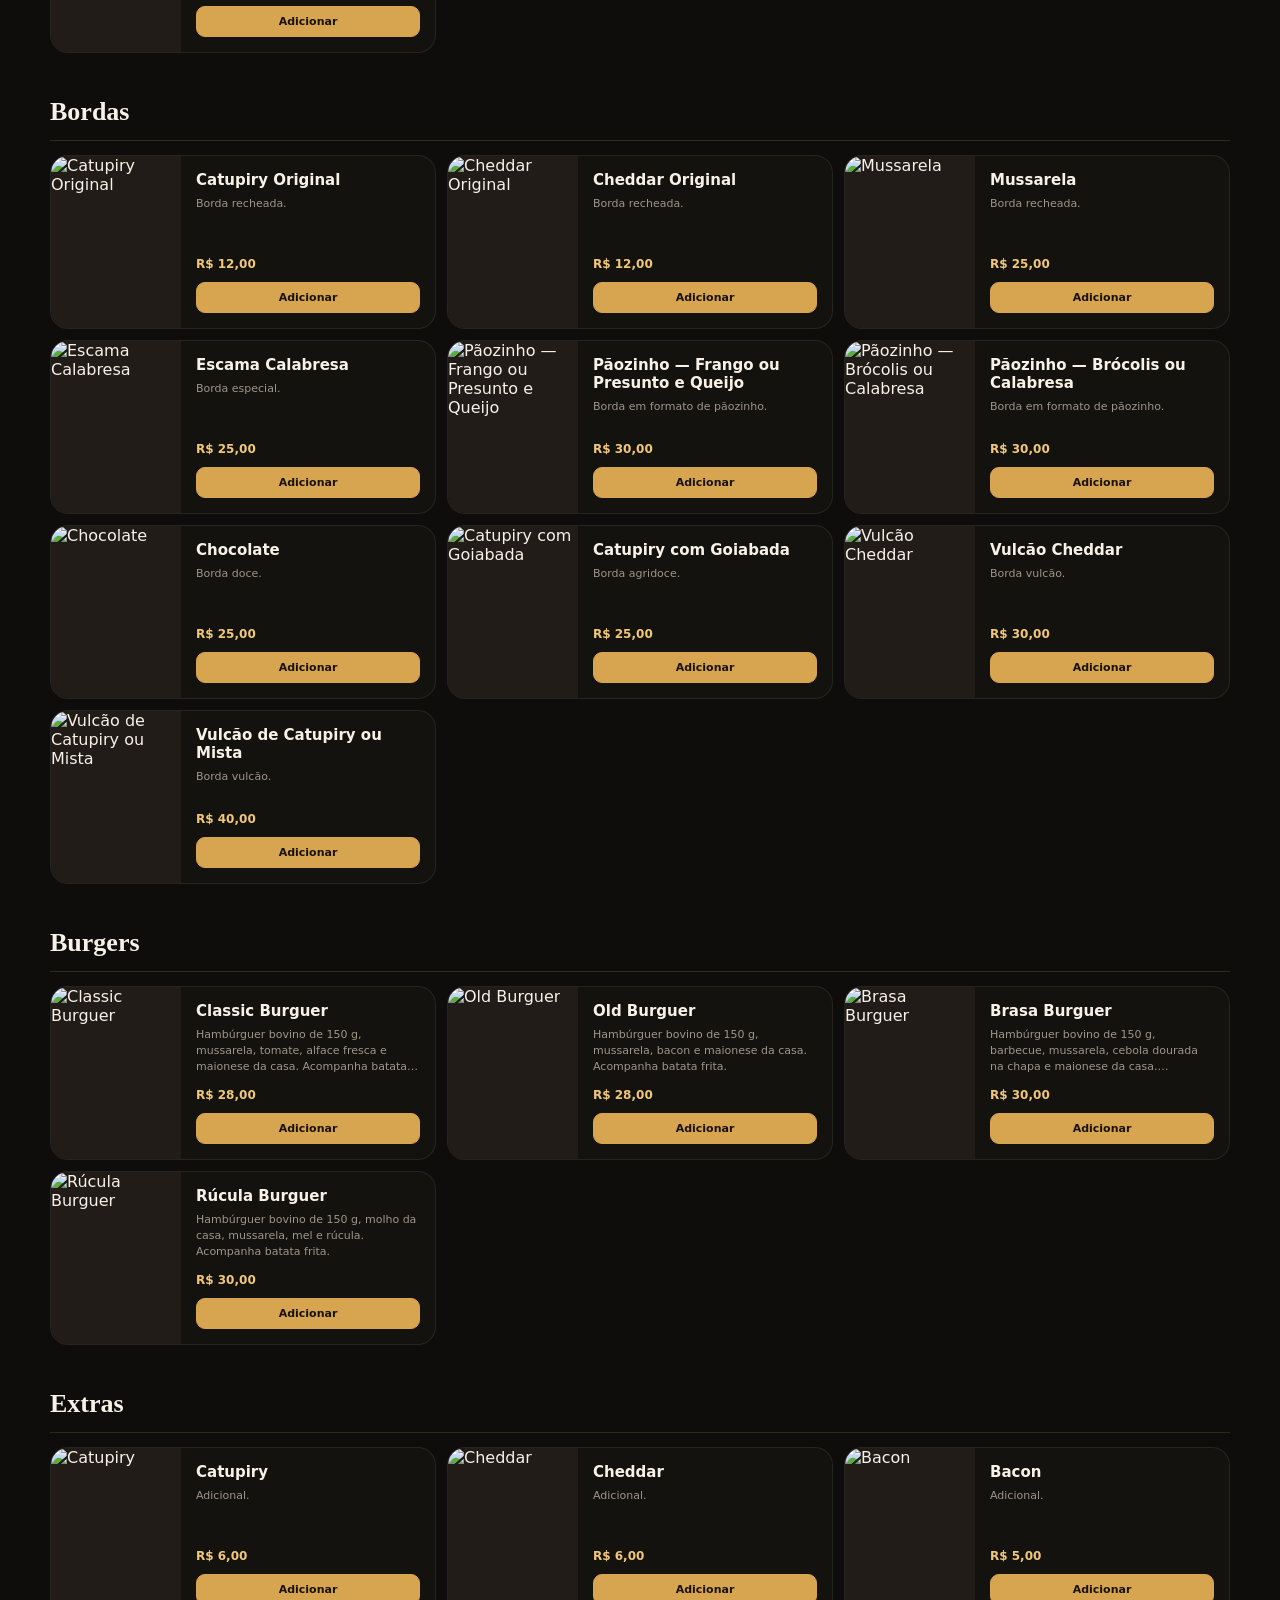
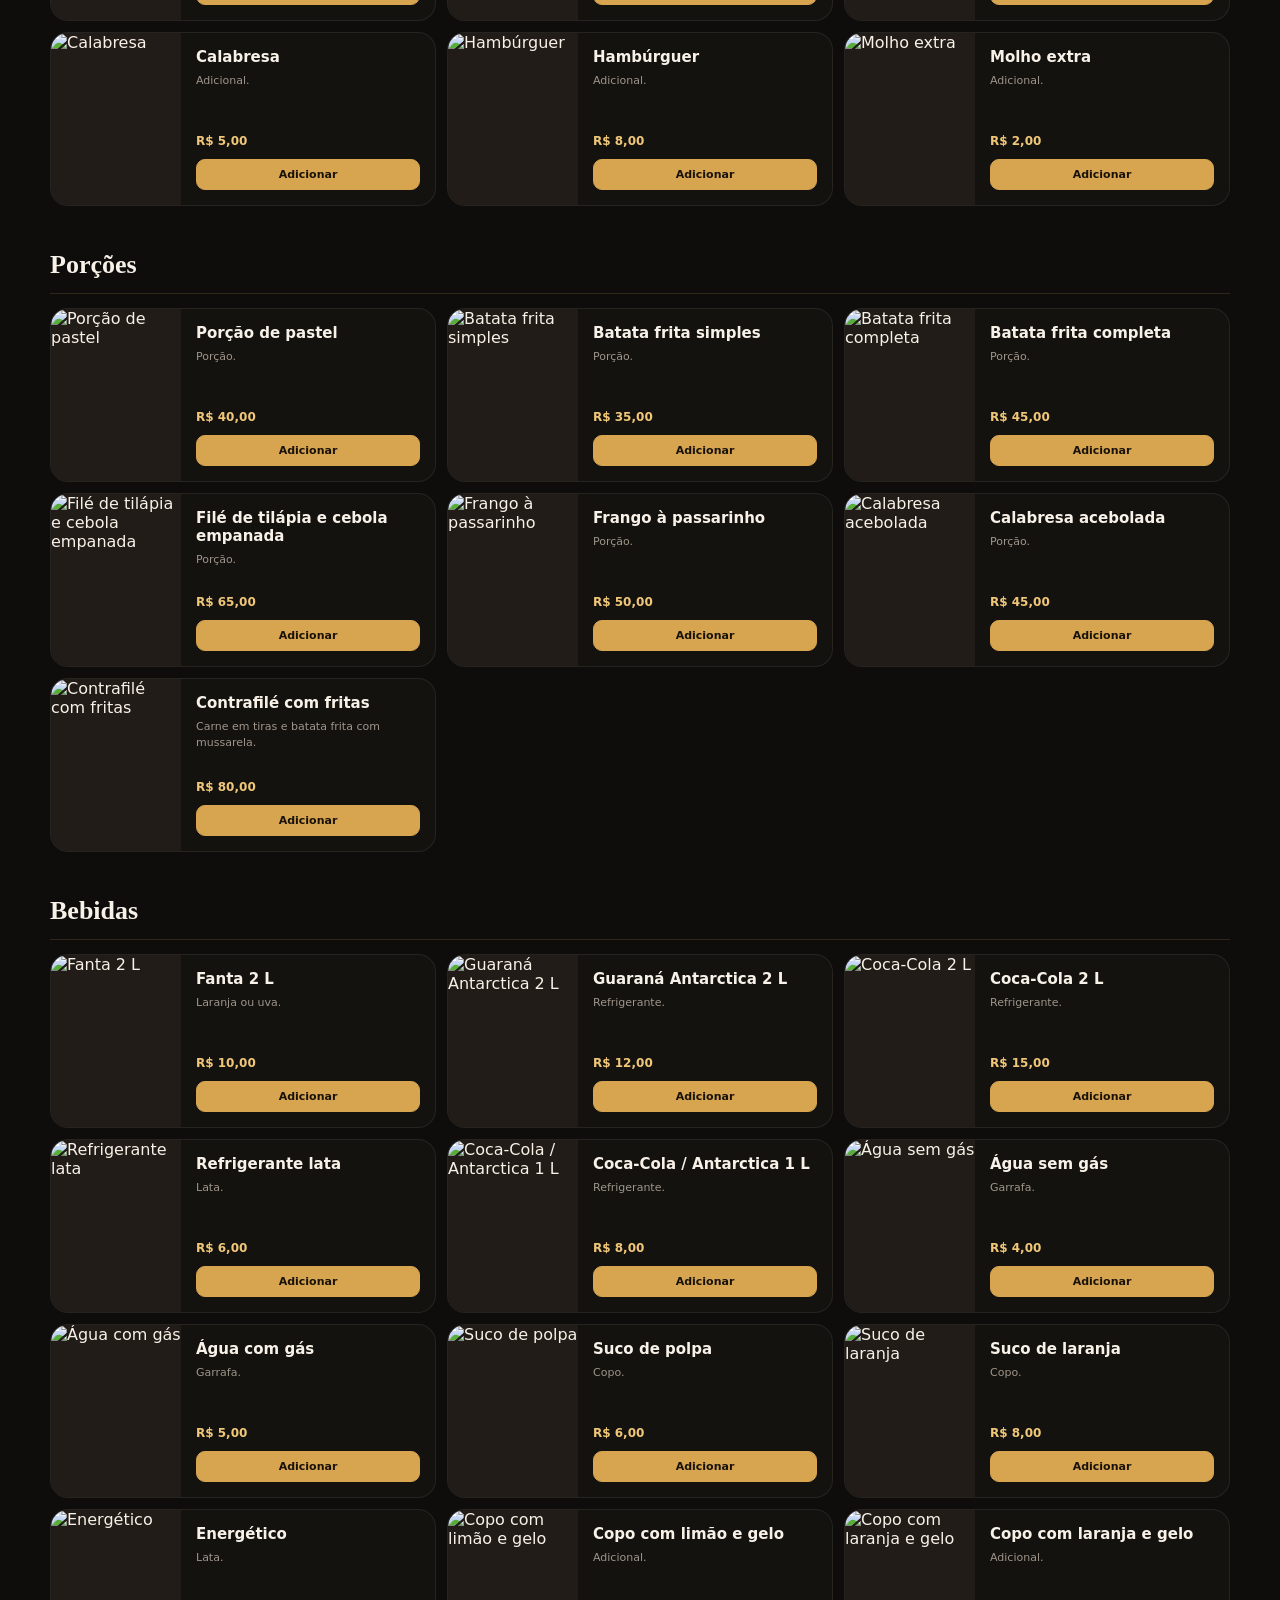
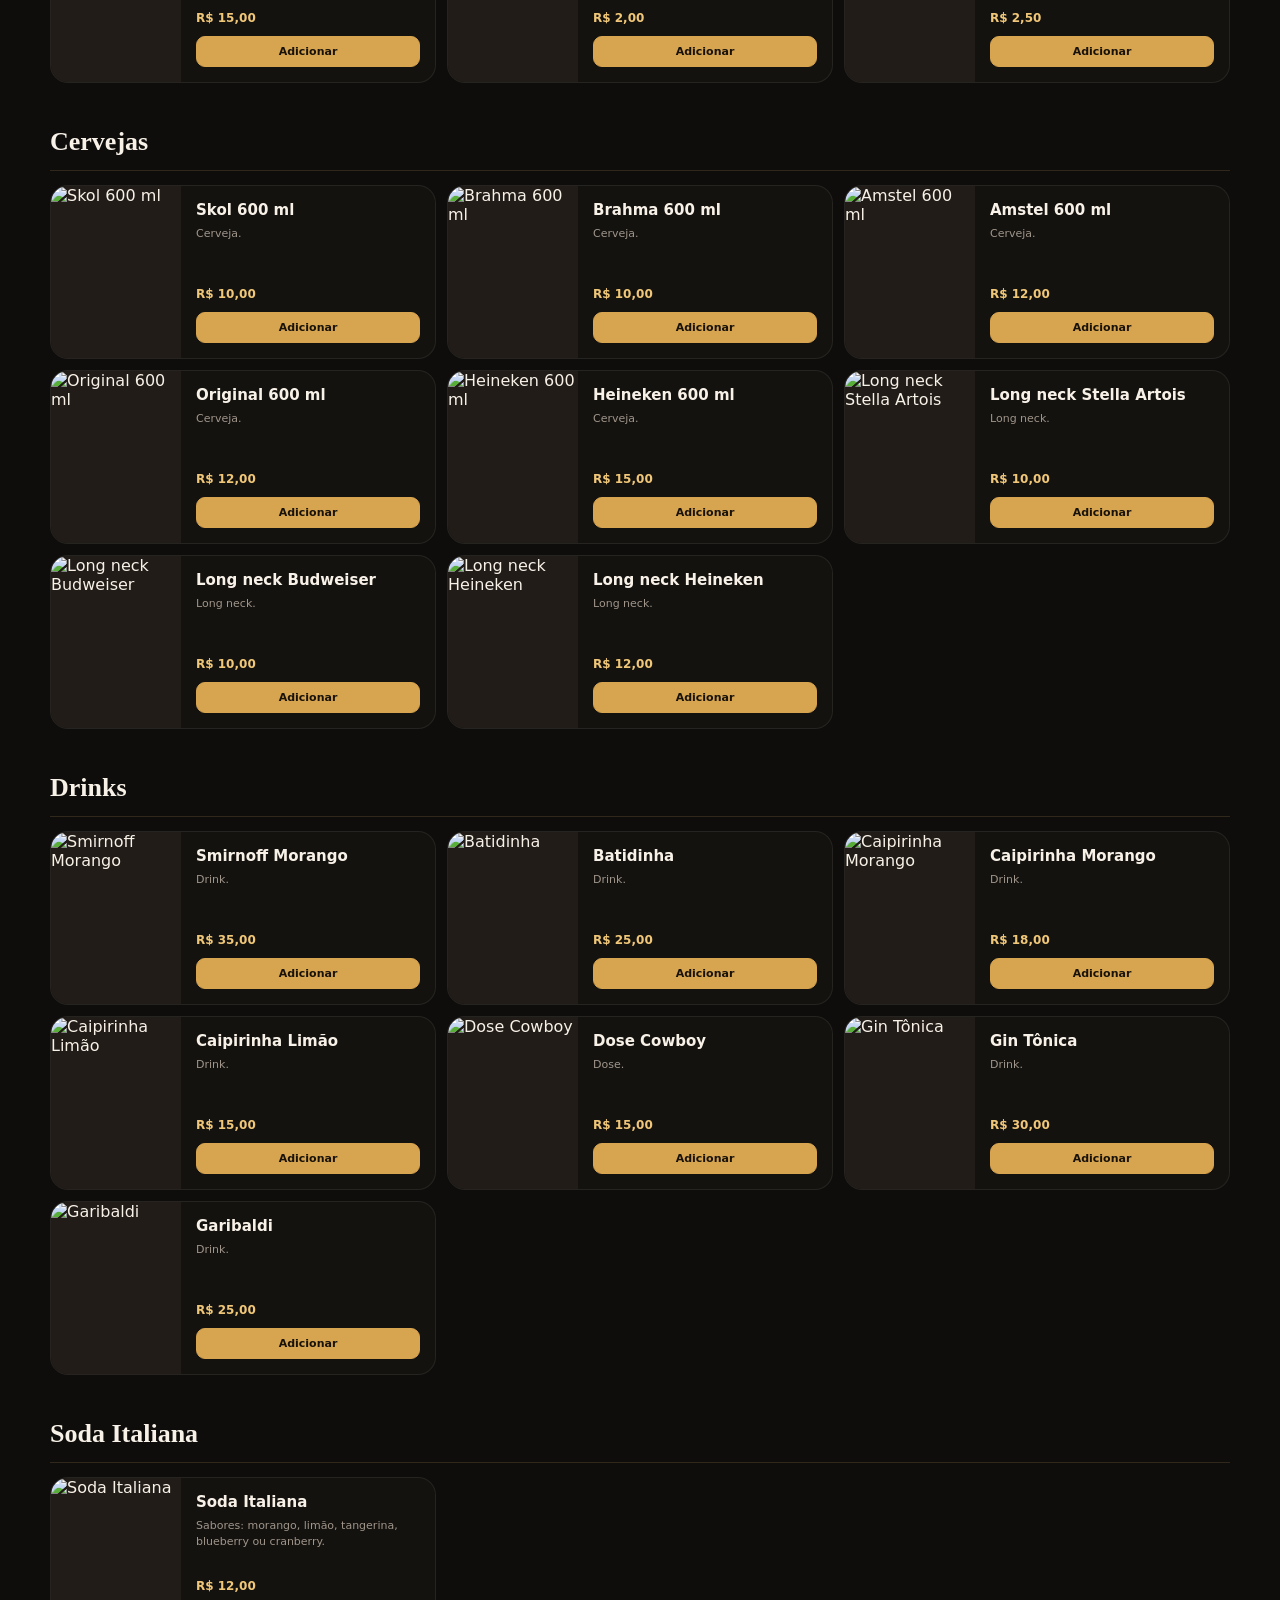
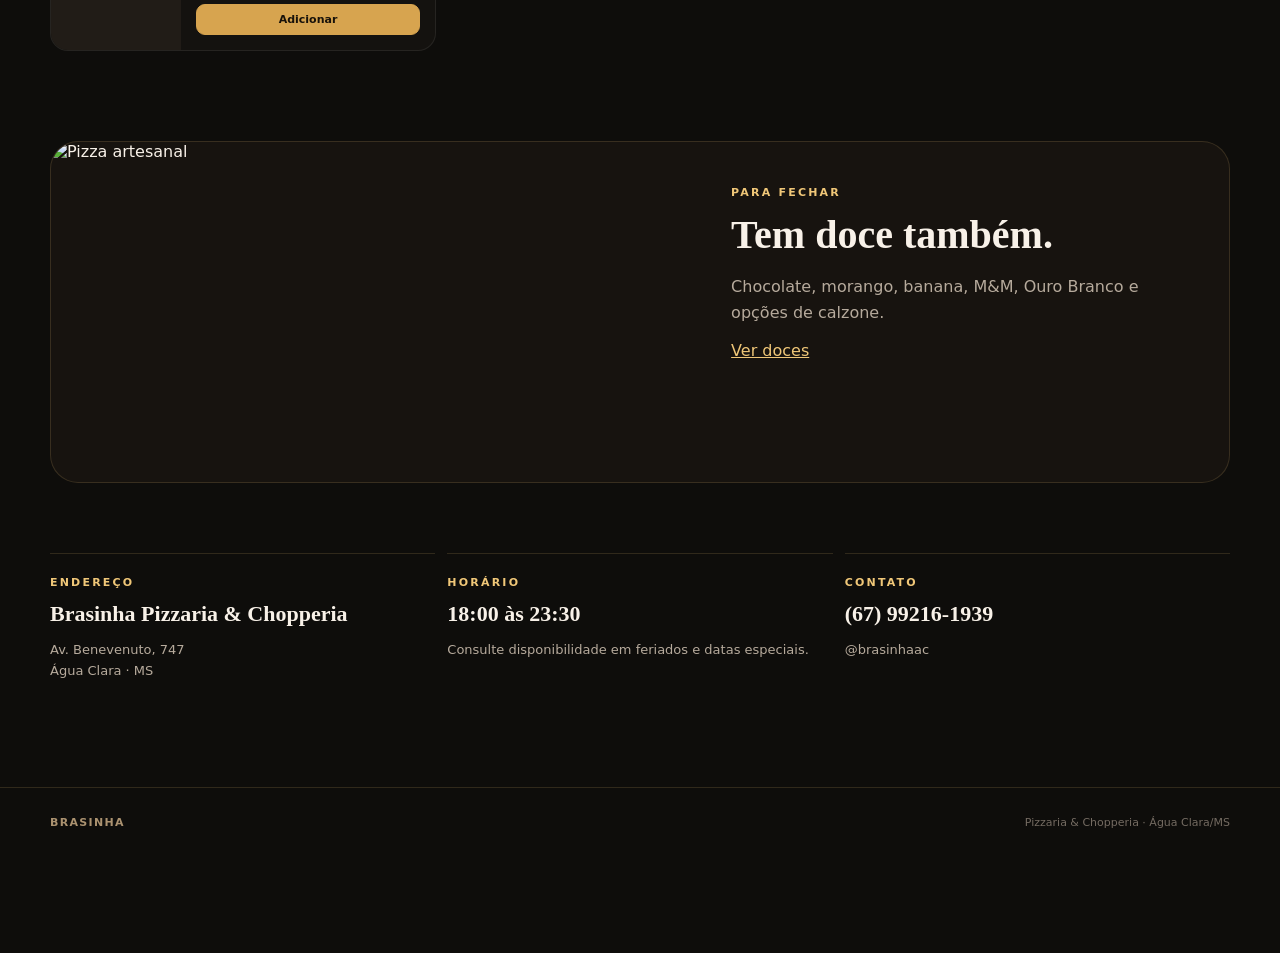
==== commit 2bb53372: "fix: apply runtime image overrides after menu app loads" ====
--- a/index.html
+++ b/index.html
@@ -115,6 +115,6 @@
   </div>
 
   <footer><div class="shell"><strong>BRASINHA</strong><span>Pizzaria & Chopperia · Água Clara/MS</span></div></footer>
-  <script src="data.js"></script><script src="assets-overrides.js"></script><script src="app.js"></script>
+  <script src="data.js"></script><script src="assets-overrides.js"></script><script src="app.js"></script><script src="post-overrides.js"></script>
 </body>
 </html>
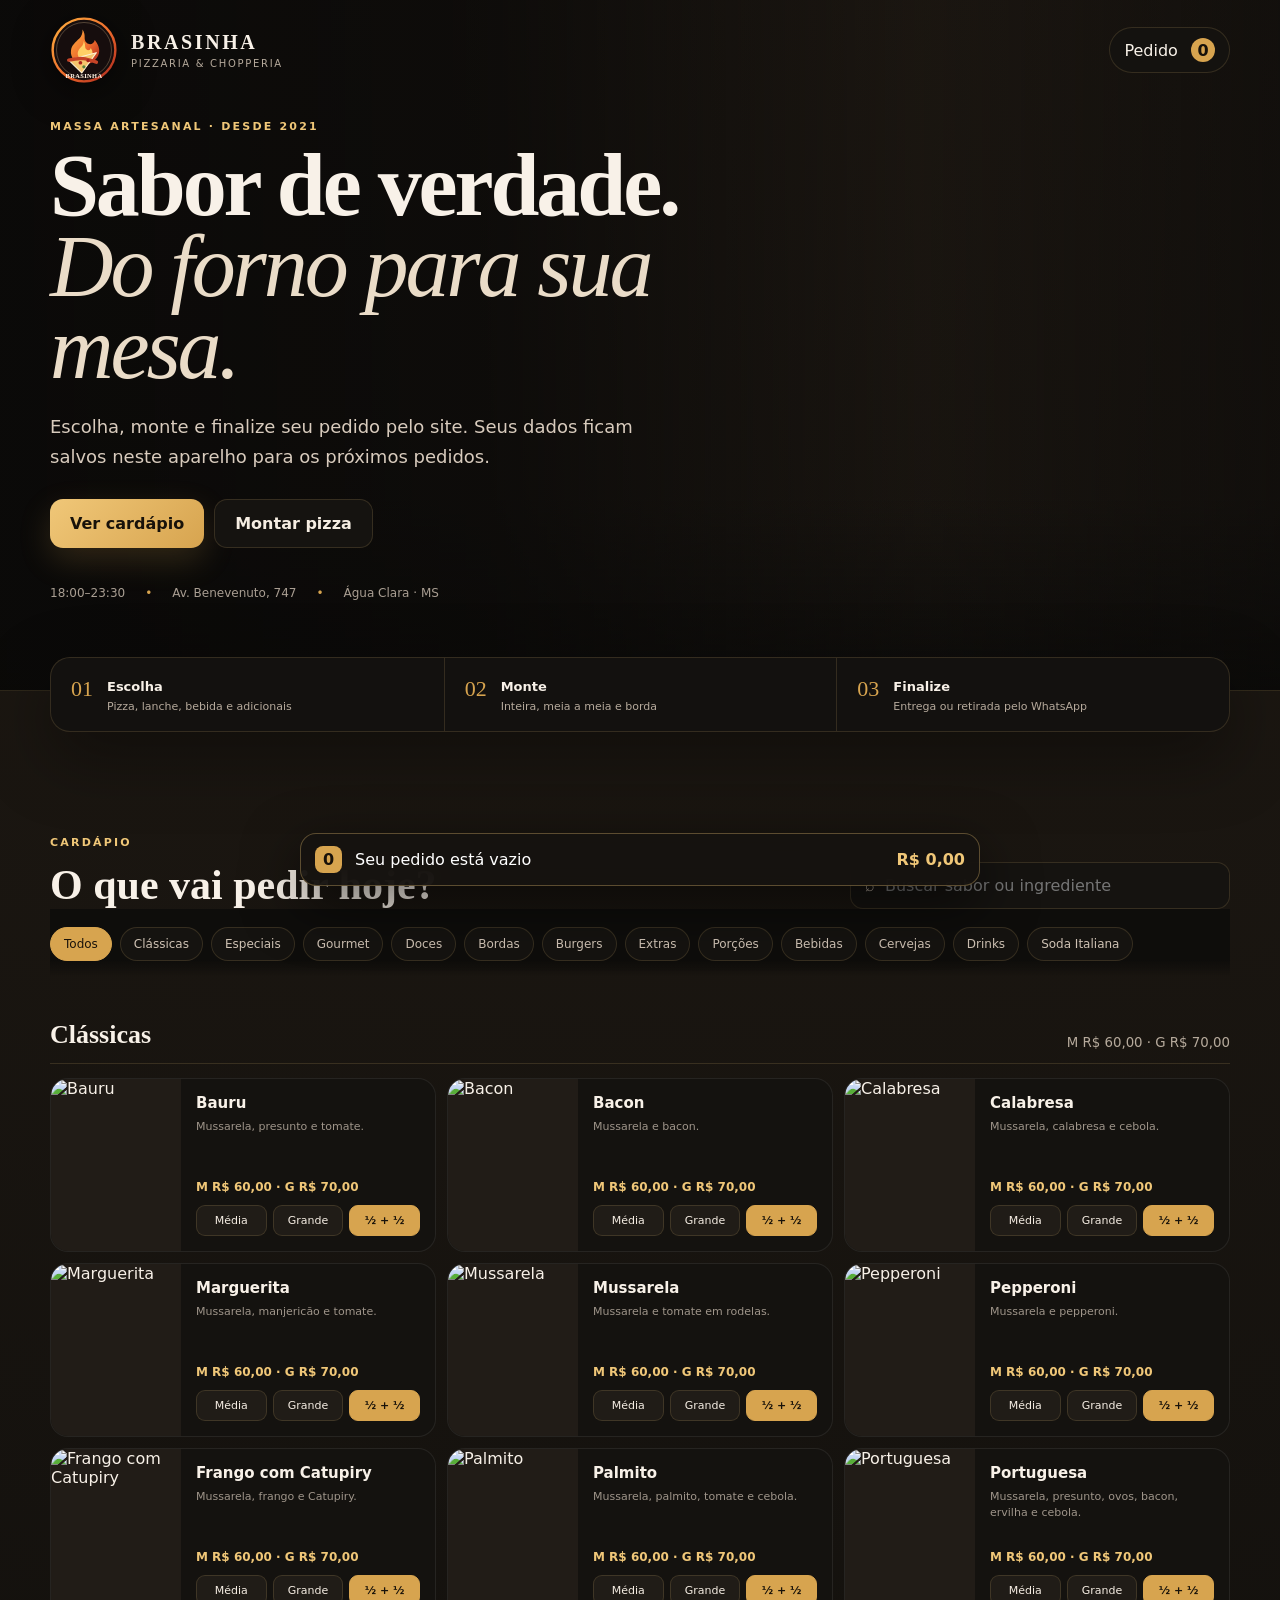
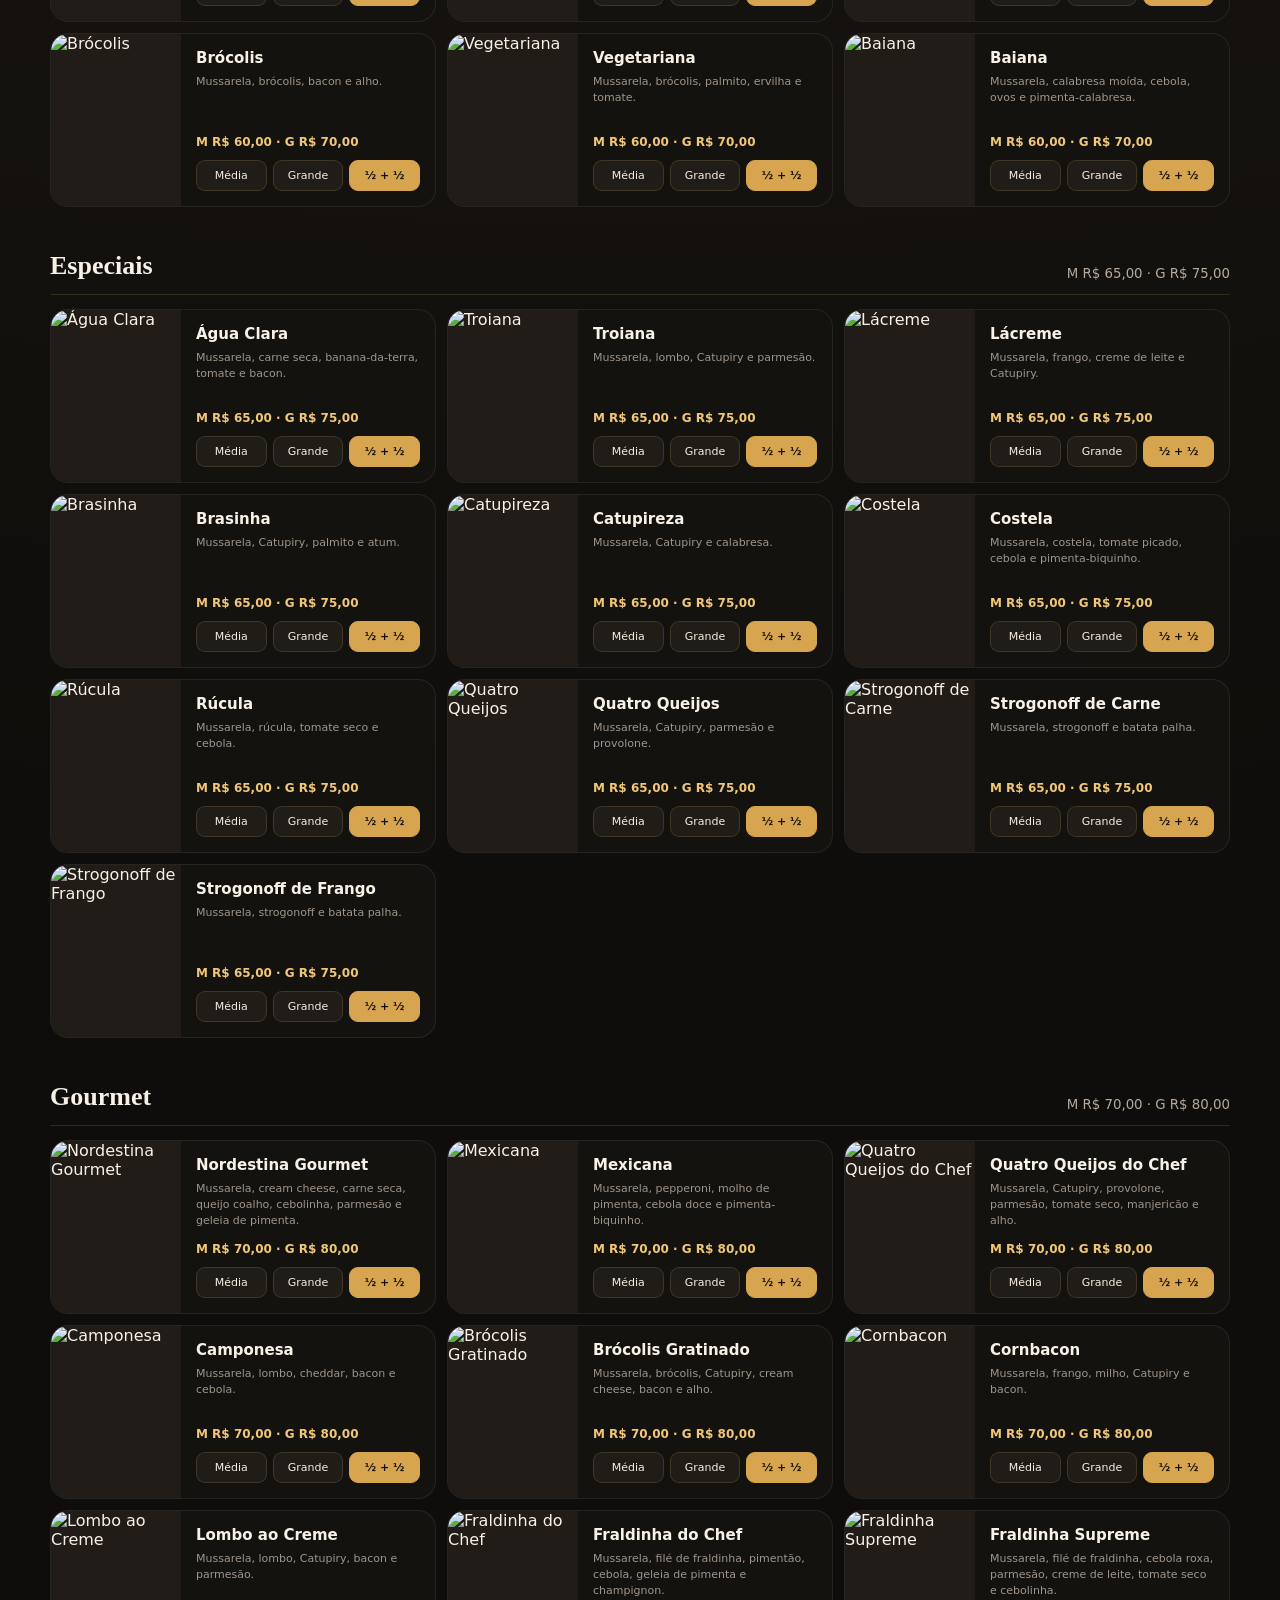
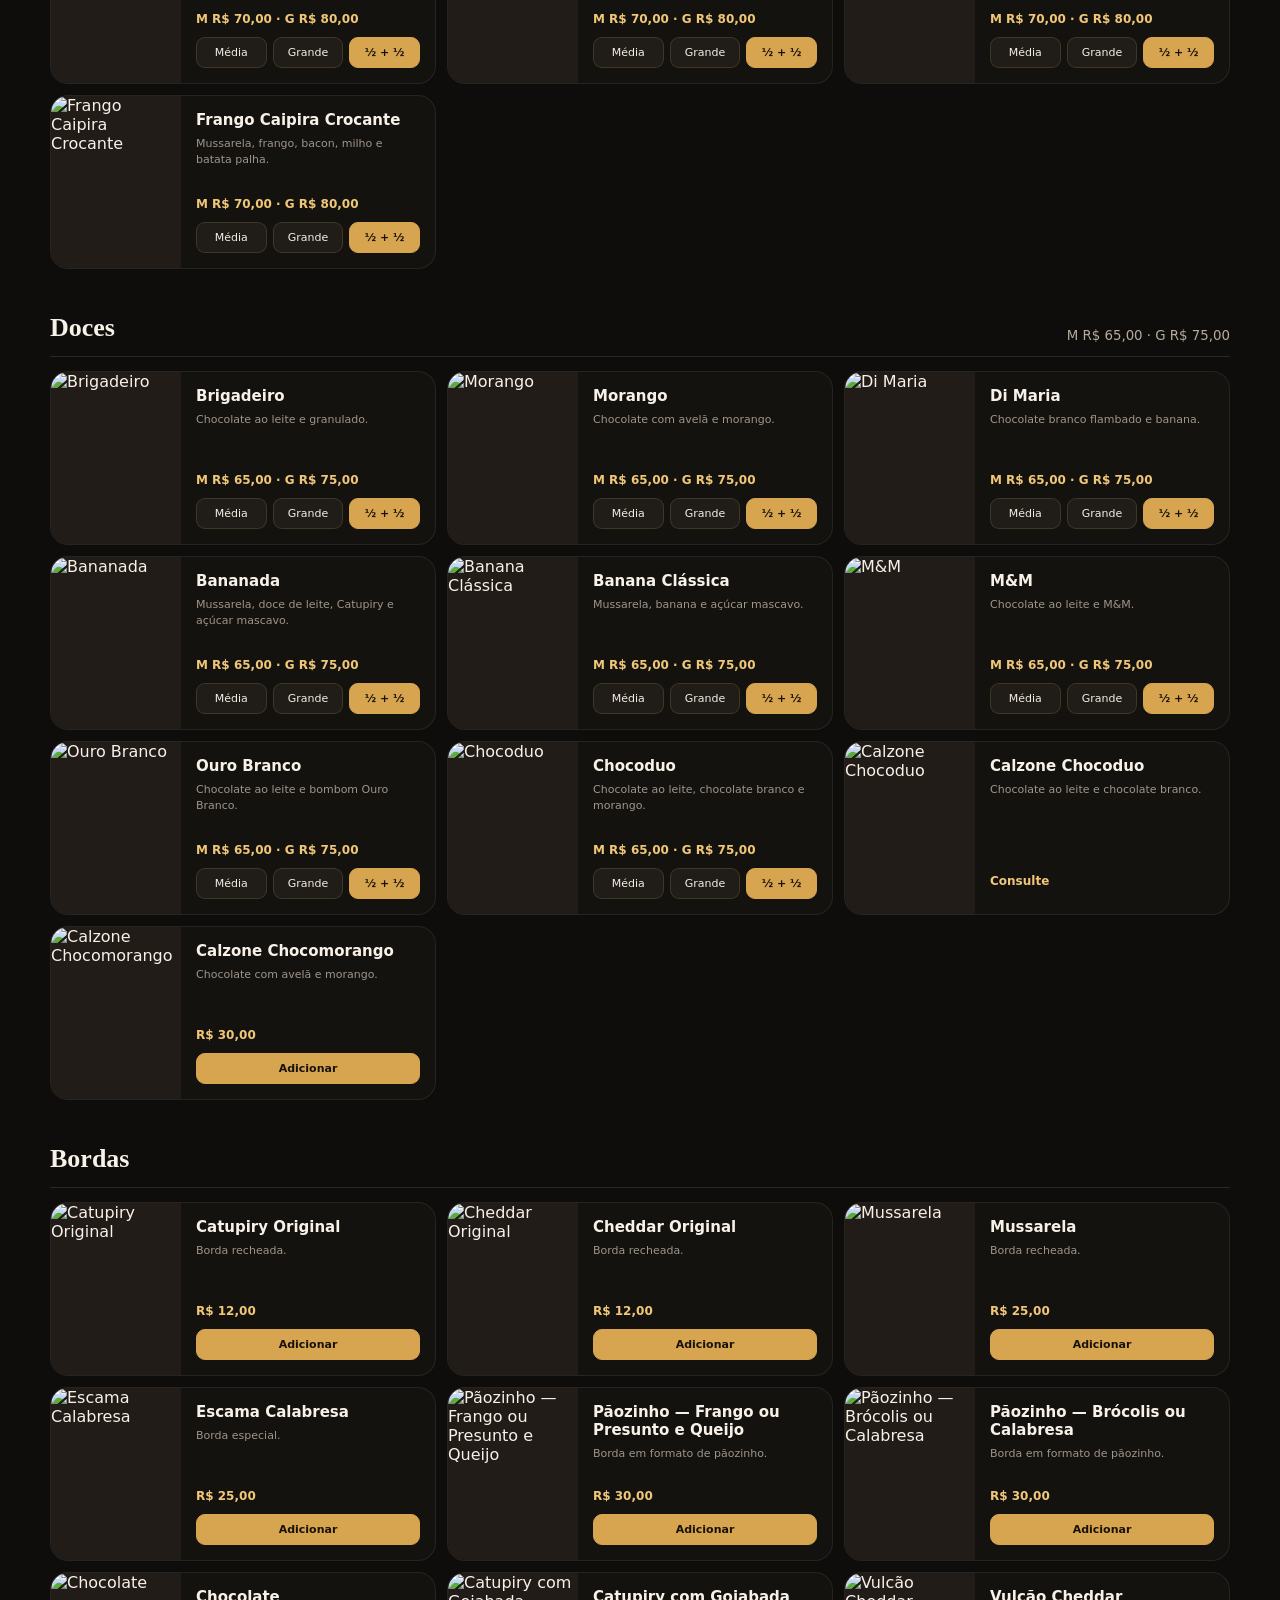
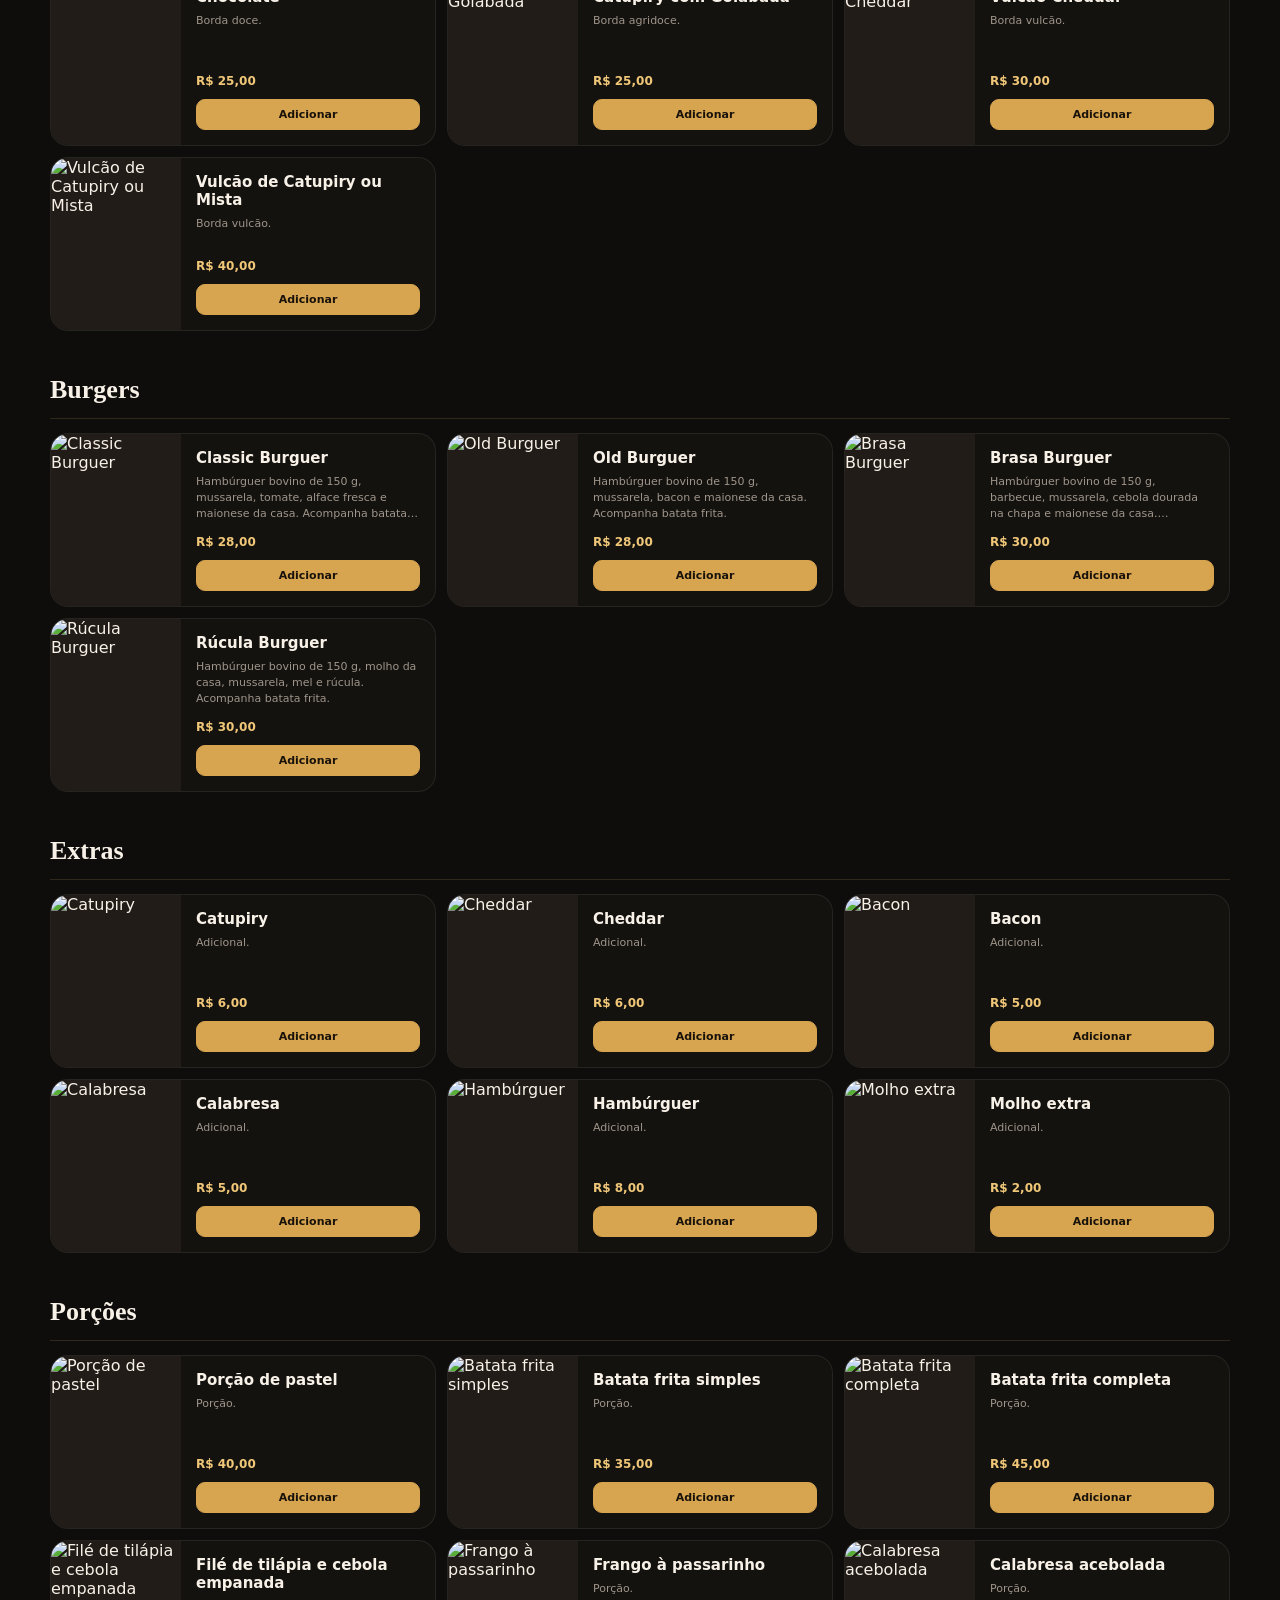
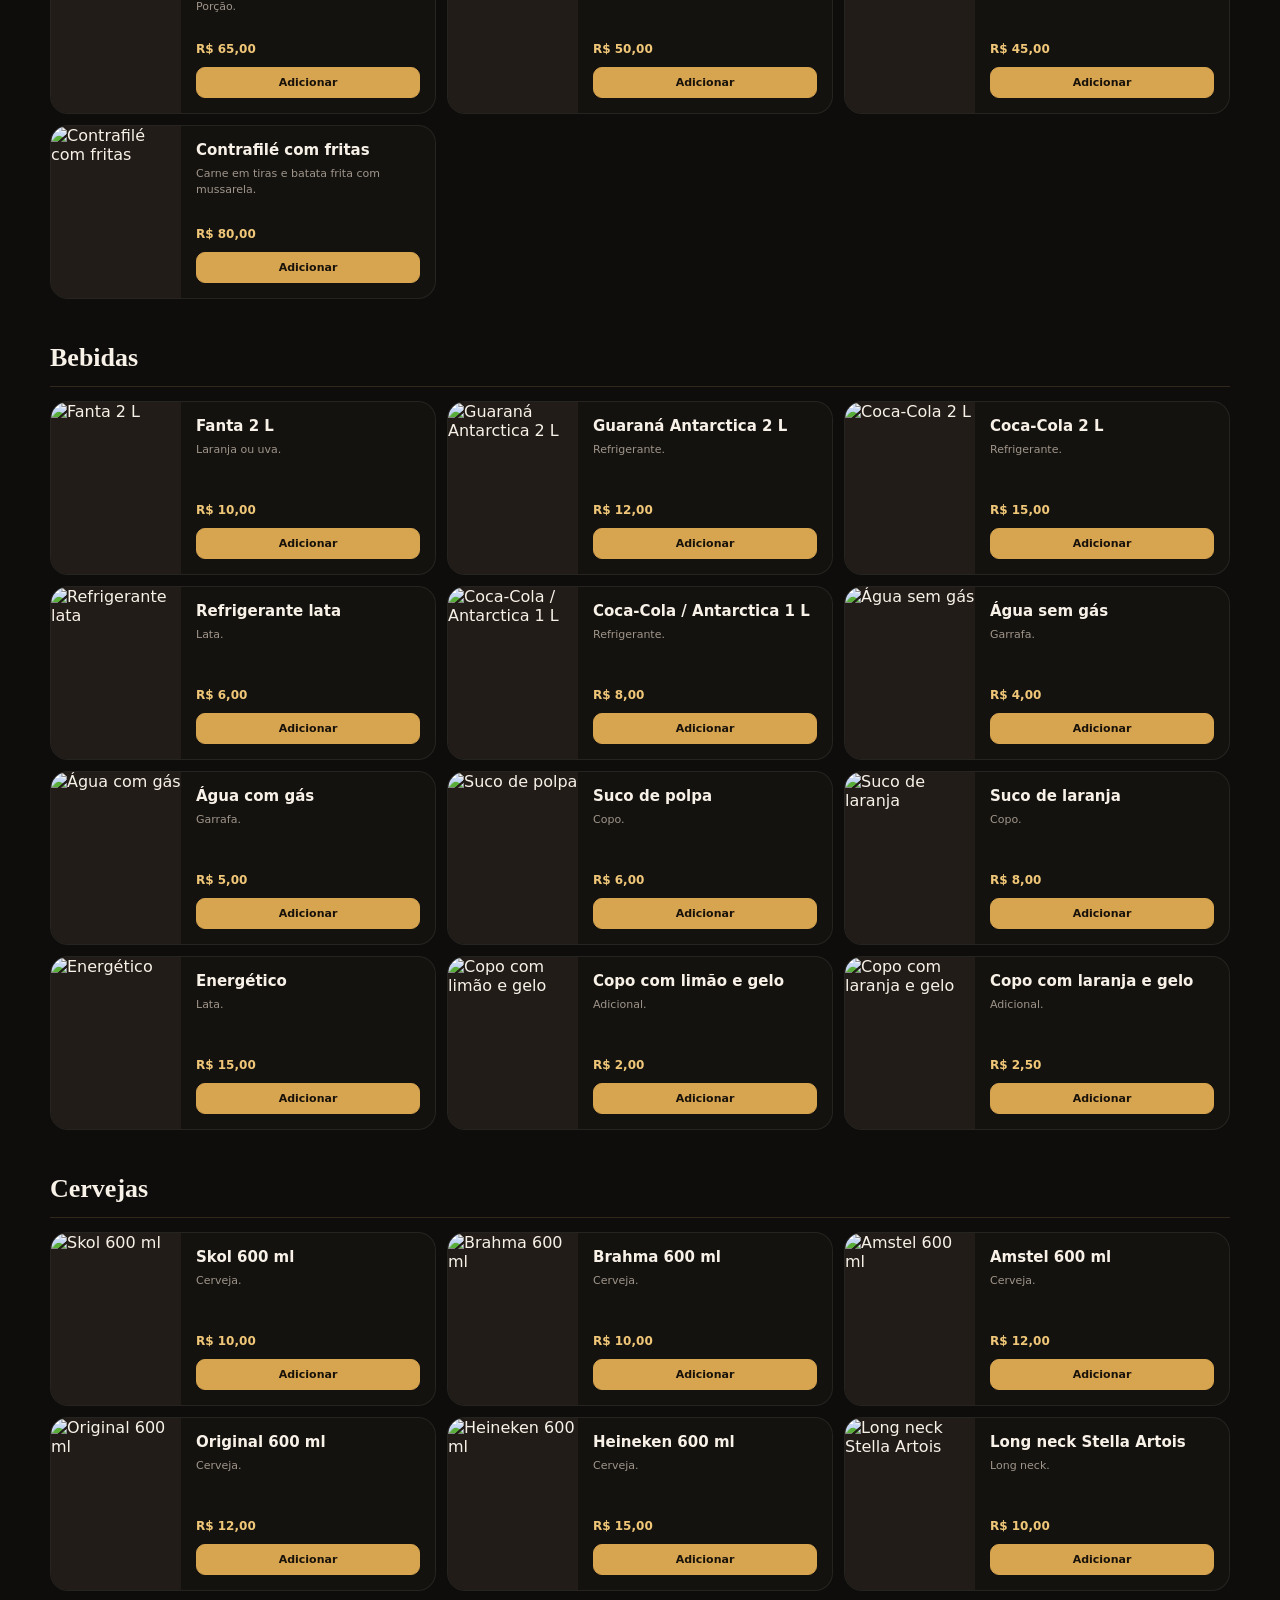
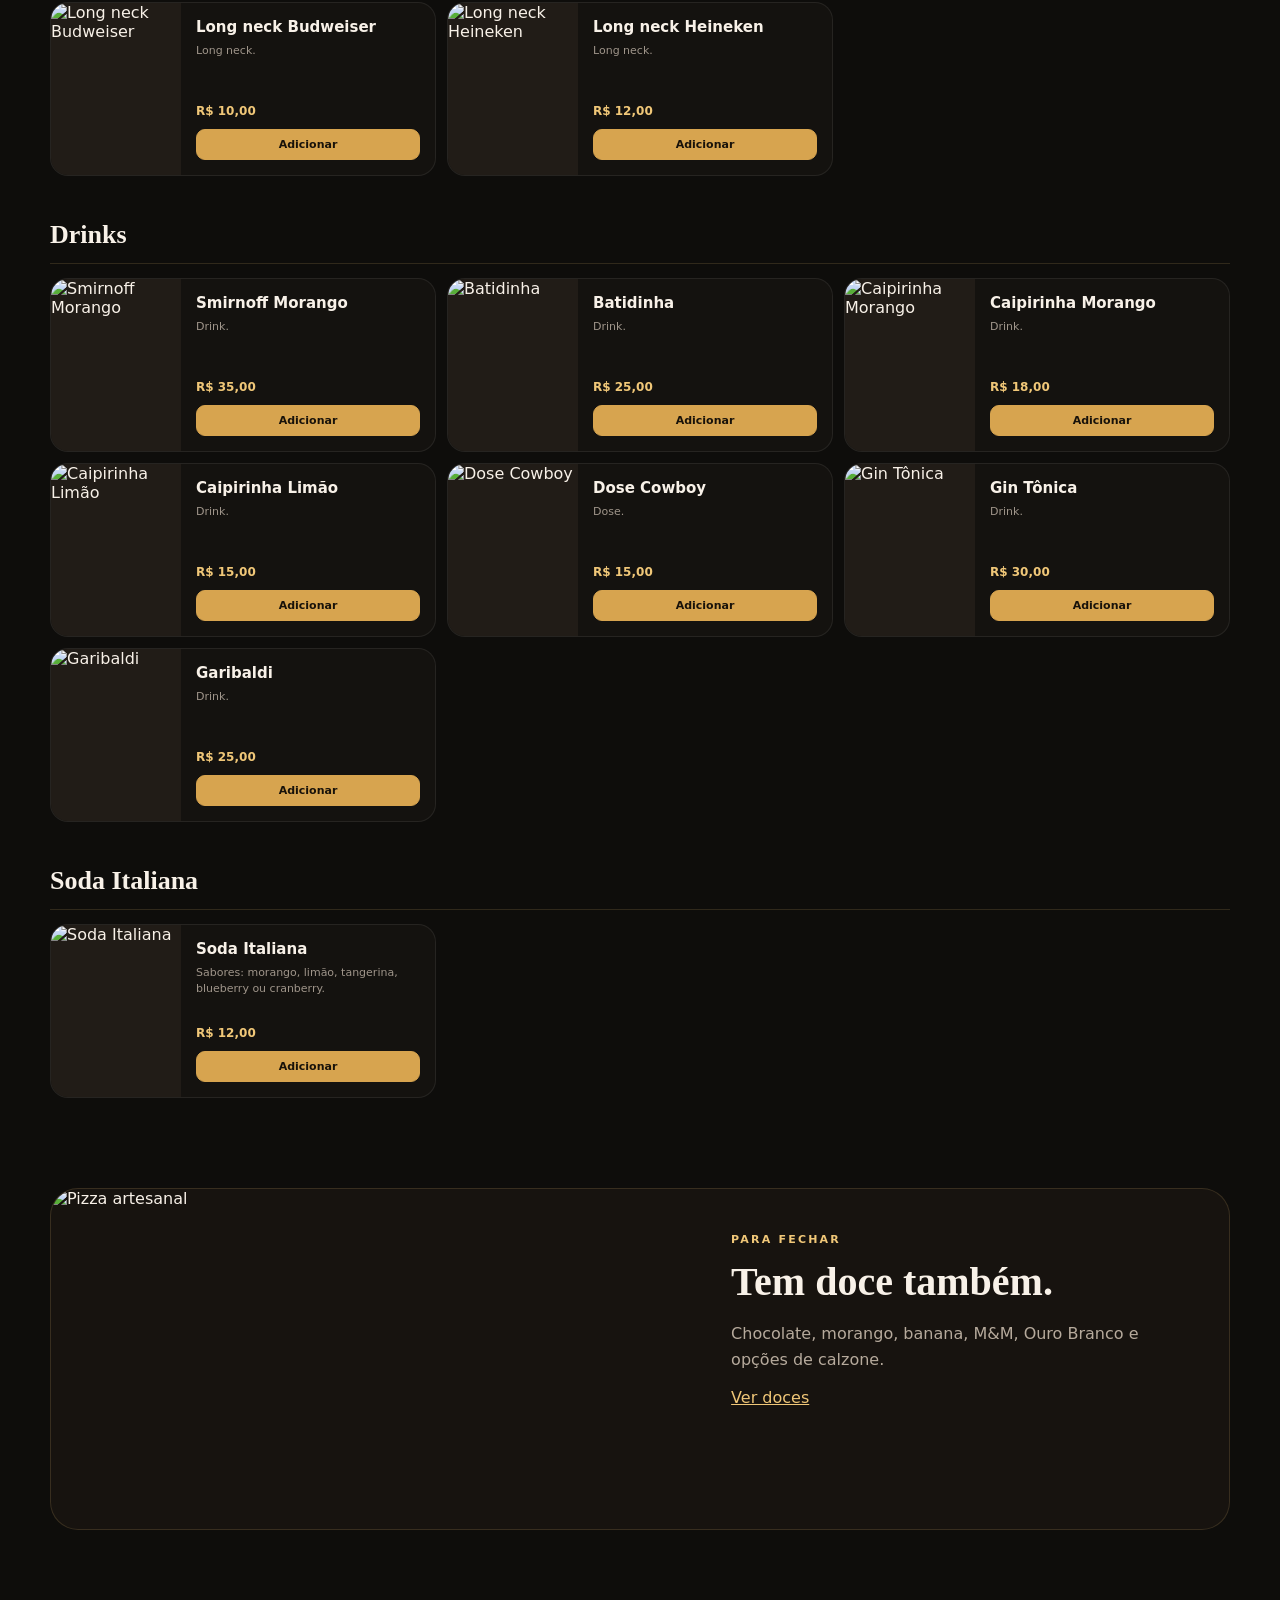
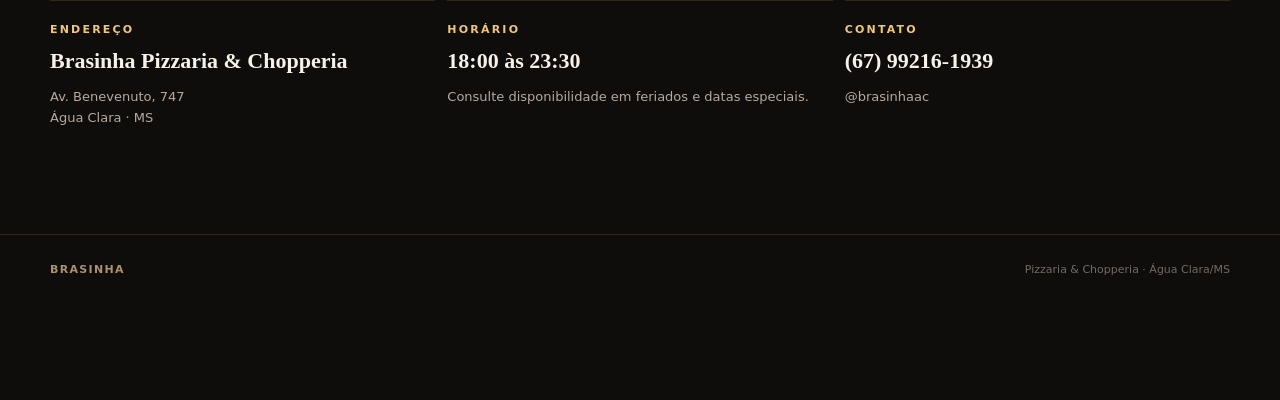
==== commit 40e2fa0b: "Simplify half-pizza UX and improve checkout flow" ====
--- a/index.html
+++ b/index.html
@@ -9,112 +9,87 @@
   <link rel="icon" href="assets/logo.svg" type="image/svg+xml" />
   <link rel="manifest" href="manifest.webmanifest" />
   <link rel="stylesheet" href="styles.css" />
+  <link rel="stylesheet" href="ux.css" />
   <style>.hero{background-image:linear-gradient(90deg,rgba(10,9,8,.96) 0%,rgba(10,9,8,.82) 38%,rgba(10,9,8,.24) 72%,rgba(10,9,8,.6) 100%),linear-gradient(0deg,#0e0d0b 0%,transparent 28%),url('https://images.unsplash.com/photo-1574071318508-1cdbab80d002?auto=format&fit=crop&w=1800&q=85')!important}</style>
 </head>
 <body>
   <header class="hero" id="inicio">
     <nav class="topbar shell">
-      <a class="brand" href="#inicio" aria-label="Brasinha">
-        <img src="assets/logo.svg" alt="Brasinha Pizzaria & Chopperia" />
-        <span><strong>BRASINHA</strong><small>Pizzaria & Chopperia</small></span>
-      </a>
+      <a class="brand" href="#inicio" aria-label="Brasinha"><img src="assets/logo.svg" alt="Brasinha Pizzaria & Chopperia" /><span><strong>BRASINHA</strong><small>Pizzaria & Chopperia</small></span></a>
       <button class="cart-top" data-open-cart aria-label="Abrir pedido">Pedido <span data-cart-count>0</span></button>
     </nav>
-    <div class="shell hero-grid">
-      <div class="hero-copy">
-        <p class="kicker">MASSA ARTESANAL · DESDE 2021</p>
-        <h1>Sabor de verdade.<br><em>Do forno para sua mesa.</em></h1>
-        <p class="hero-text">Monte seu pedido sem cadastro, escolha sabores, faça pizza meia a meia e envie tudo organizado direto no WhatsApp da Brasinha.</p>
-        <div class="hero-actions"><a class="button button-gold" href="#cardapio">Ver cardápio</a><button class="button button-dark" data-open-builder>Montar meia a meia</button></div>
-        <div class="hero-meta"><span>18:00–23:30</span><span>Av. Benevenuto, 747</span><span>Água Clara · MS</span></div>
-      </div>
-    </div>
+    <div class="shell hero-grid"><div class="hero-copy">
+      <p class="kicker">MASSA ARTESANAL · DESDE 2021</p>
+      <h1>Sabor de verdade.<br><em>Do forno para sua mesa.</em></h1>
+      <p class="hero-text">Escolha, monte e finalize seu pedido pelo site. Seus dados ficam salvos neste aparelho para os próximos pedidos.</p>
+      <div class="hero-actions"><a class="button button-gold" href="#cardapio">Ver cardápio</a><button class="button button-dark" data-open-builder>Montar pizza</button></div>
+      <div class="hero-meta"><span>18:00–23:30</span><span>Av. Benevenuto, 747</span><span>Água Clara · MS</span></div>
+    </div></div>
   </header>
 
   <main>
-    <section class="quick shell" aria-label="Atalhos">
-      <article><span>01</span><div><strong>Escolha</strong><small>Sabores, tamanho e adicionais</small></div></article>
-      <article><span>02</span><div><strong>Finalize</strong><small>Entrega, pagamento e endereço</small></div></article>
-      <article><span>03</span><div><strong>Envie</strong><small>Pedido pronto no WhatsApp</small></div></article>
-    </section>
-
-    <section class="shell spotlight">
-      <div class="spotlight-copy">
-        <p class="eyebrow">DESTAQUE DA CASA</p>
-        <h2>Meia a meia<br>sem complicação.</h2>
-        <p>Escolha dois sabores. O valor é calculado pela metade de cada pizza no tamanho selecionado.</p>
-        <div class="formula"><span>Calabresa R$ 60 ÷ 2</span><b>+</b><span>Gourmet R$ 80 ÷ 2</span><strong>= R$ 70</strong></div>
-        <button class="button button-gold" data-open-builder>Montar minha pizza</button>
-      </div>
-      <div class="spotlight-photo"><img src="https://images.unsplash.com/photo-1565299624946-b28f40a0ae38?auto=format&fit=crop&w=1200&q=85" alt="Pizza artesanal" /></div>
+    <section class="quick shell" aria-label="Como pedir">
+      <article><span>01</span><div><strong>Escolha</strong><small>Pizza, lanche, bebida e adicionais</small></div></article>
+      <article><span>02</span><div><strong>Monte</strong><small>Inteira, meia a meia e borda</small></div></article>
+      <article><span>03</span><div><strong>Finalize</strong><small>Entrega ou retirada pelo WhatsApp</small></div></article>
     </section>
 
     <section class="shell menu-wrap" id="cardapio">
-      <div class="menu-head">
-        <div><p class="eyebrow">CARDÁPIO</p><h2>Escolha o que vai pedir</h2></div>
-        <label class="search"><span>⌕</span><input id="search" type="search" placeholder="Buscar sabor ou ingrediente" autocomplete="off" /></label>
-      </div>
-      <div class="tabs" id="tabs" aria-label="Categorias"></div>
-      <div id="menu"></div>
+      <div class="menu-head"><div><p class="eyebrow">CARDÁPIO</p><h2>O que vai pedir hoje?</h2></div><label class="search"><span>⌕</span><input id="search" type="search" placeholder="Buscar sabor ou ingrediente" autocomplete="off" /></label></div>
+      <div class="tabs" id="tabs" aria-label="Categorias"></div><div id="menu"></div>
     </section>
 
-    <section class="shell dessert-banner">
-      <img src="https://images.unsplash.com/photo-1579751626657-72bc17010498?auto=format&fit=crop&w=1200&q=85" alt="Pizza artesanal" />
-      <div><p class="eyebrow">PARA FECHAR</p><h2>Tem doce também.</h2><p>Chocolate, morango, banana, M&M, Ouro Branco e opções de calzone.</p><a href="#doces">Ver doces</a></div>
-    </section>
+    <section class="shell dessert-banner"><img src="https://images.unsplash.com/photo-1579751626657-72bc17010498?auto=format&fit=crop&w=1200&q=85" alt="Pizza artesanal" /><div><p class="eyebrow">PARA FECHAR</p><h2>Tem doce também.</h2><p>Chocolate, morango, banana, M&M, Ouro Branco e opções de calzone.</p><a href="#doces">Ver doces</a></div></section>
 
-    <section class="shell info-grid">
-      <article><p class="eyebrow">ENDEREÇO</p><h3>Brasinha Pizzaria & Chopperia</h3><p>Av. Benevenuto, 747<br>Água Clara · MS</p></article>
-      <article><p class="eyebrow">HORÁRIO</p><h3>18:00 às 23:30</h3><p>Consulte disponibilidade em feriados e datas especiais.</p></article>
-      <article><p class="eyebrow">CONTATO</p><h3>(67) 99216-1939</h3><p>@brasinhaac</p></article>
-    </section>
+    <section class="shell info-grid"><article><p class="eyebrow">ENDEREÇO</p><h3>Brasinha Pizzaria & Chopperia</h3><p>Av. Benevenuto, 747<br>Água Clara · MS</p></article><article><p class="eyebrow">HORÁRIO</p><h3>18:00 às 23:30</h3><p>Consulte disponibilidade em feriados e datas especiais.</p></article><article><p class="eyebrow">CONTATO</p><h3>(67) 99216-1939</h3><p>@brasinhaac</p></article></section>
   </main>
 
   <button class="cart-bar" data-open-cart><span><b data-cart-count>0</b> <span data-cart-label>Seu pedido está vazio</span></span><strong data-cart-total>R$ 0,00</strong></button>
 
-  <div class="modal" id="pizzaModal" aria-hidden="true">
-    <div class="modal-backdrop" data-close-builder></div>
-    <section class="modal-card builder-card" role="dialog" aria-modal="true" aria-labelledby="builderTitle">
-      <button class="modal-close" data-close-builder aria-label="Fechar">×</button>
-      <p class="eyebrow">MONTE SUA PIZZA</p><h2 id="builderTitle">Inteira ou meia a meia</h2>
-      <div class="segmented" id="builderMode"><button class="active" data-mode="half">Meia a meia</button><button data-mode="full">Inteira</button></div>
-      <div class="builder-fields">
-        <label>Tamanho<select id="pizzaSize"><option value="M">Média</option><option value="G">Grande</option></select></label>
-        <label>1º sabor<select id="flavorA"></select></label>
-        <label id="flavorBWrap">2º sabor<select id="flavorB"></select></label>
-        <label>Borda<select id="pizzaBorder"><option value="">Sem borda adicional</option></select></label>
-      </div>
-      <div class="price-breakdown" id="pizzaBreakdown"></div>
-      <button class="button button-gold full-width" id="addPizza">Adicionar ao pedido</button>
+  <div class="modal" id="pizzaModal" aria-hidden="true"><div class="modal-backdrop" data-close-builder></div><section class="modal-card builder-card" role="dialog" aria-modal="true" aria-labelledby="builderTitle">
+    <button class="modal-close" data-close-builder aria-label="Fechar">×</button>
+    <p class="eyebrow">MONTE SUA PIZZA</p><h2 id="builderTitle">Como você quer?</h2>
+    <div class="segmented" id="builderMode"><button class="active" data-mode="half">Meia a meia</button><button data-mode="full">Inteira</button></div>
+    <div class="builder-fields guided-builder">
+      <label><span class="field-step">1</span> Tamanho<select id="pizzaSize"><option value="M">Média</option><option value="G">Grande</option></select></label>
+      <label><span class="field-step">2</span> Primeiro sabor<select id="flavorA"></select></label>
+      <label id="flavorBWrap"><span class="field-step">3</span> Segundo sabor<select id="flavorB"></select></label>
+      <label><span class="field-step">4</span> Borda <small class="optional">opcional</small><select id="pizzaBorder"><option value="">Sem borda adicional</option></select></label>
+    </div>
+    <div class="price-breakdown" id="pizzaBreakdown"></div>
+    <button class="button button-gold full-width" id="addPizza">Adicionar ao pedido</button>
+  </section></div>
+
+  <div class="drawer-wrap" id="cartDrawer" aria-hidden="true"><div class="drawer-backdrop" data-close-cart></div><aside class="drawer" aria-label="Meu pedido">
+    <div class="drawer-head"><div><p class="eyebrow">FINALIZAR</p><h2>Seu pedido</h2></div><button data-close-cart aria-label="Fechar">×</button></div>
+    <div id="cartItems" class="cart-items"></div>
+
+    <section class="checkout-section checkout-step"><div class="step-title"><b>1</b><div><h3>Como você quer receber?</h3><small>Escolha uma opção</small></div></div><div class="segmented two" id="fulfillment"><button class="active" data-value="Entrega">Entrega</button><button data-value="Retirada">Retirada</button></div></section>
+
+    <section class="checkout-section checkout-step" id="customerSection">
+      <div class="step-title"><b>2</b><div><h3>Seus dados</h3><small>Você preenche uma vez e o aparelho lembra</small></div></div>
+      <div id="savedProfile" class="saved-profile hidden"></div>
+      <button id="editProfile" class="edit-profile hidden" type="button">Editar meus dados</button>
+      <div class="form-grid" id="customerForm">
+        <label class="span-2">Nome<input id="customerName" autocomplete="name" placeholder="Como podemos te chamar?" /></label>
+        <label class="span-2">WhatsApp<input id="customerPhone" inputmode="tel" autocomplete="tel" placeholder="(67) 99999-9999" /></label>
+        <label class="span-2 delivery-field">Rua / Avenida<input id="customerStreet" autocomplete="street-address" placeholder="Ex.: Av. Benevenuto" /></label>
+        <label class="delivery-field">Número<input id="customerNumber" inputmode="numeric" placeholder="747" /></label>
+        <label class="delivery-field">Bairro<input id="customerNeighborhood" list="neighborhoodList" placeholder="Seu bairro" /><datalist id="neighborhoodList"></datalist></label>
+        <label class="span-2 delivery-field">Complemento / referência<input id="customerReference" placeholder="Opcional" /></label>
+      </div><div id="deliveryFeeStatus" class="fee-status"></div>
     </section>
-  </div>
 
-  <div class="drawer-wrap" id="cartDrawer" aria-hidden="true">
-    <div class="drawer-backdrop" data-close-cart></div>
-    <aside class="drawer" aria-label="Meu pedido">
-      <div class="drawer-head"><div><p class="eyebrow">FINALIZAÇÃO</p><h2>Meu pedido</h2></div><button data-close-cart>×</button></div>
-      <div id="cartItems" class="cart-items"></div>
-      <section class="checkout-section"><h3>Recebimento</h3><div class="segmented two" id="fulfillment"><button class="active" data-value="Entrega">Entrega</button><button data-value="Retirada">Retirada</button></div></section>
-      <section class="checkout-section" id="customerSection">
-        <div class="section-line"><h3>Seus dados</h3><small>Salvos neste aparelho</small></div>
-        <div class="form-grid">
-          <label class="span-2">Nome<input id="customerName" autocomplete="name" placeholder="Seu nome" /></label>
-          <label class="span-2">WhatsApp<input id="customerPhone" inputmode="tel" autocomplete="tel" placeholder="(67) 99999-9999" /></label>
-          <label class="span-2 delivery-field">Endereço<input id="customerStreet" autocomplete="street-address" placeholder="Rua / Avenida" /></label>
-          <label class="delivery-field">Número<input id="customerNumber" inputmode="numeric" placeholder="123" /></label>
-          <label class="delivery-field">Bairro<input id="customerNeighborhood" list="neighborhoodList" placeholder="Seu bairro" /><datalist id="neighborhoodList"></datalist></label>
-          <label class="span-2 delivery-field">Referência / complemento<input id="customerReference" placeholder="Opcional" /></label>
-        </div><div id="deliveryFeeStatus" class="fee-status"></div>
-      </section>
-      <section class="checkout-section"><h3>Pagamento</h3><div class="payment-grid" id="paymentMethods"><button class="active" data-value="Pix">Pix</button><button data-value="Cartão">Cartão</button><button data-value="Dinheiro">Dinheiro</button></div><label id="cashChangeWrap" class="cash-change hidden">Troco para<input id="cashChange" inputmode="decimal" placeholder="Ex.: 100" /></label></section>
-      <section class="checkout-section"><label>Observação<textarea id="orderNotes" rows="3" placeholder="Ex.: sem cebola, tocar campainha..."></textarea></label></section>
-      <div class="totals"><div><span>Subtotal</span><strong id="subtotal">R$ 0,00</strong></div><div><span>Taxa de entrega</span><strong id="deliveryFee">—</strong></div><div class="grand"><span>Total</span><strong id="grandTotal">R$ 0,00</strong></div></div>
-      <button class="send-order" id="sendOrder">Finalizar pedido no WhatsApp</button>
-      <p class="privacy-note">Os dados ficam salvos somente neste navegador para facilitar seus próximos pedidos.</p>
-    </aside>
-  </div>
+    <section class="checkout-section checkout-step"><div class="step-title"><b>3</b><div><h3>Pagamento</h3><small>Escolha como vai pagar</small></div></div><div class="payment-grid" id="paymentMethods"><button class="active" data-value="Pix">Pix</button><button data-value="Cartão">Cartão</button><button data-value="Dinheiro">Dinheiro</button></div><label id="cashChangeWrap" class="cash-change hidden">Troco para<input id="cashChange" inputmode="decimal" placeholder="Ex.: 100 ou sem troco" /></label></section>
+
+    <section class="checkout-section checkout-step"><div class="step-title"><b>4</b><div><h3>Observação</h3><small>Opcional</small></div></div><label><textarea id="orderNotes" rows="3" placeholder="Ex.: sem cebola, tocar campainha..."></textarea></label></section>
+
+    <div class="totals"><div><span>Subtotal</span><strong id="subtotal">R$ 0,00</strong></div><div><span>Taxa de entrega</span><strong id="deliveryFee">—</strong></div><div class="grand"><span>Total</span><strong id="grandTotal">R$ 0,00</strong></div></div>
+    <button class="send-order" id="sendOrder">Enviar pedido para a Brasinha</button>
+    <p class="privacy-note">Seus dados ficam salvos somente neste navegador. Você pode editá-los quando quiser.</p>
+  </aside></div>
 
   <footer><div class="shell"><strong>BRASINHA</strong><span>Pizzaria & Chopperia · Água Clara/MS</span></div></footer>
   <script src="data.js"></script><script src="assets-overrides.js"></script><script src="app.js"></script><script src="post-overrides.js"></script>
 </body>
-</html>
+</html>
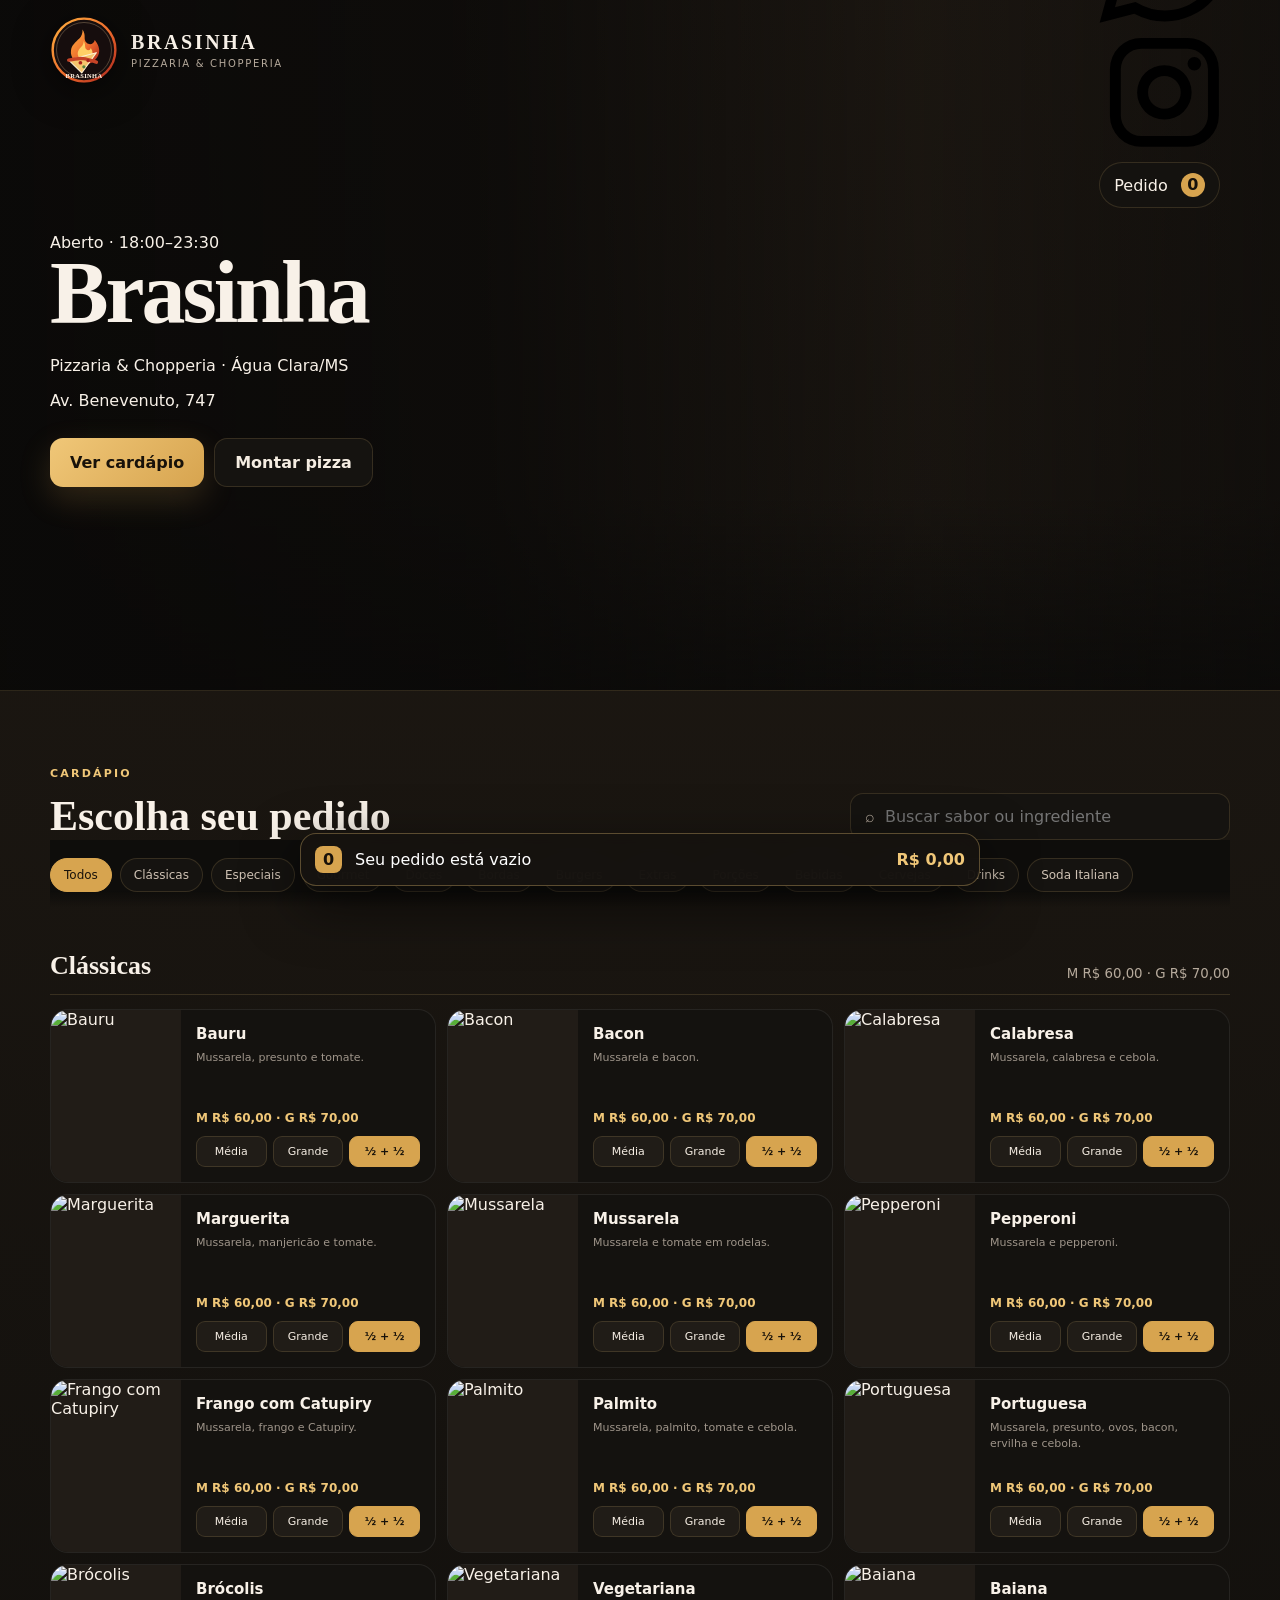
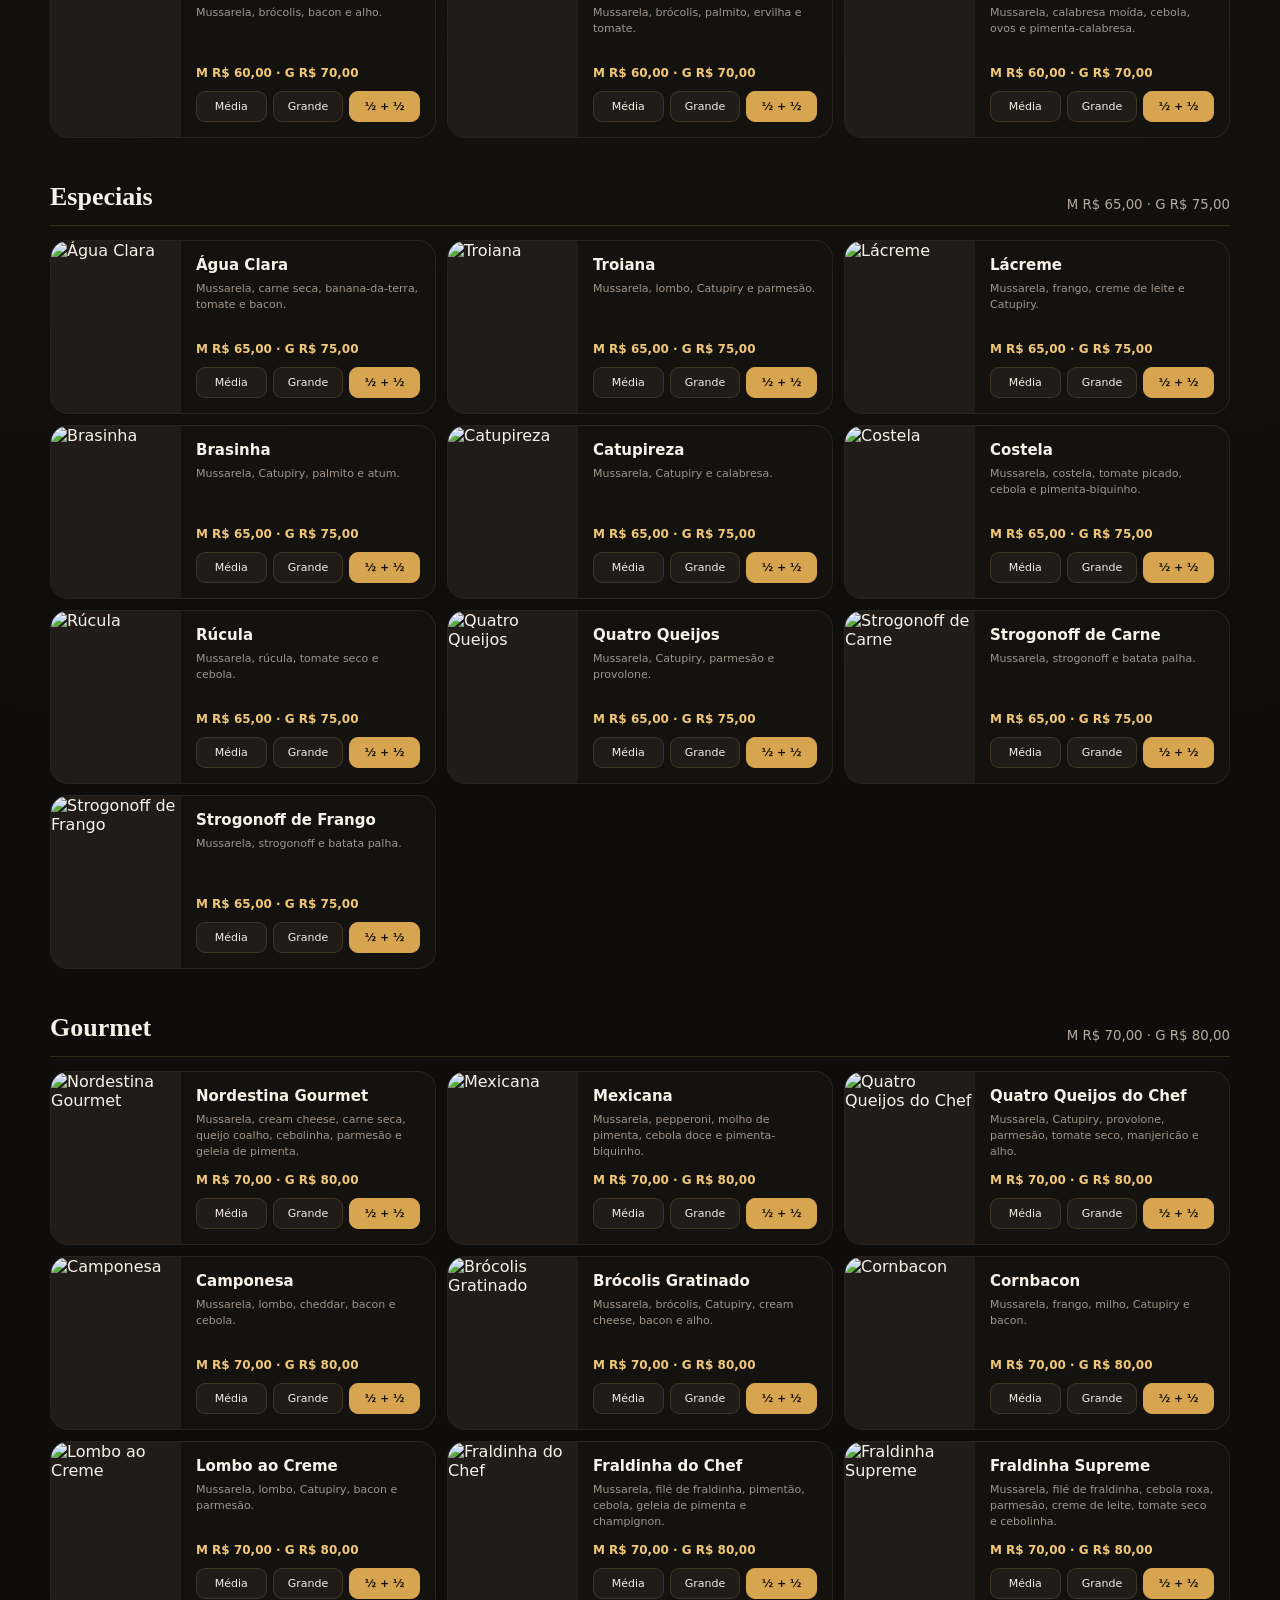
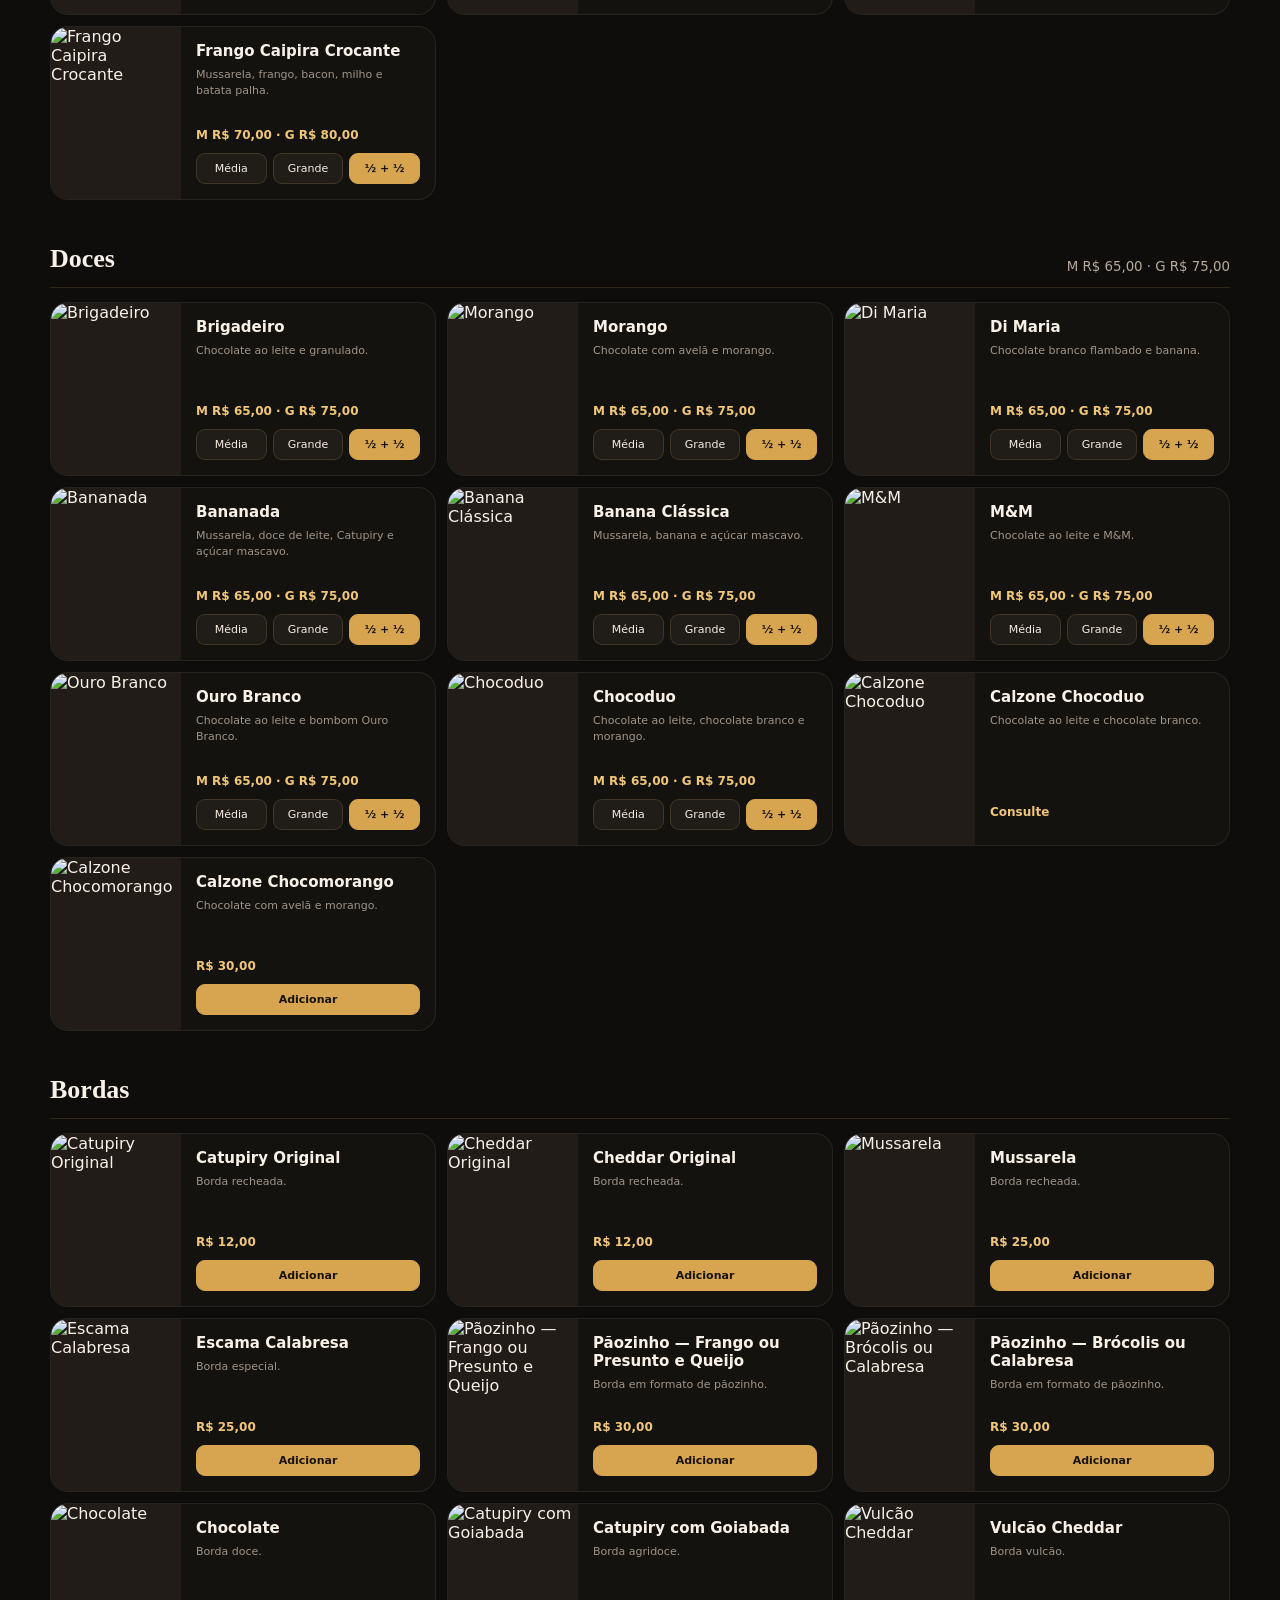
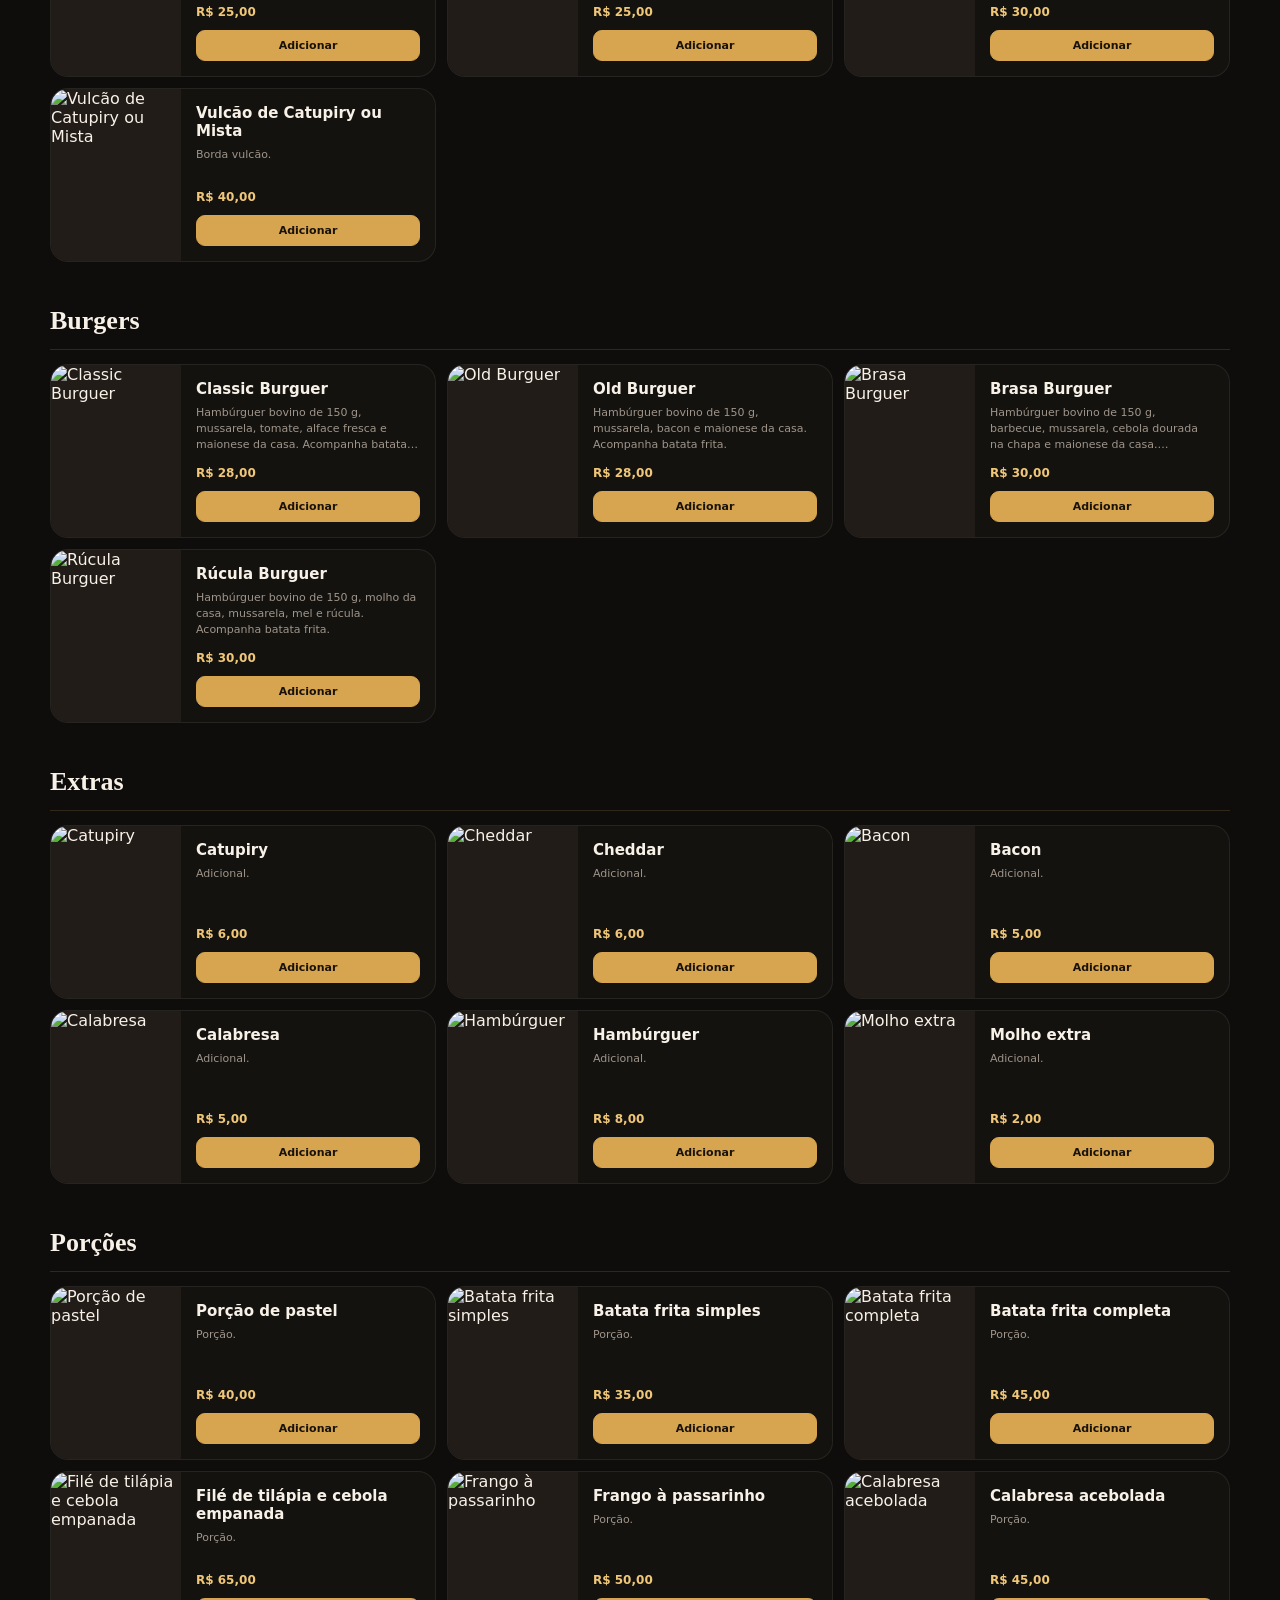
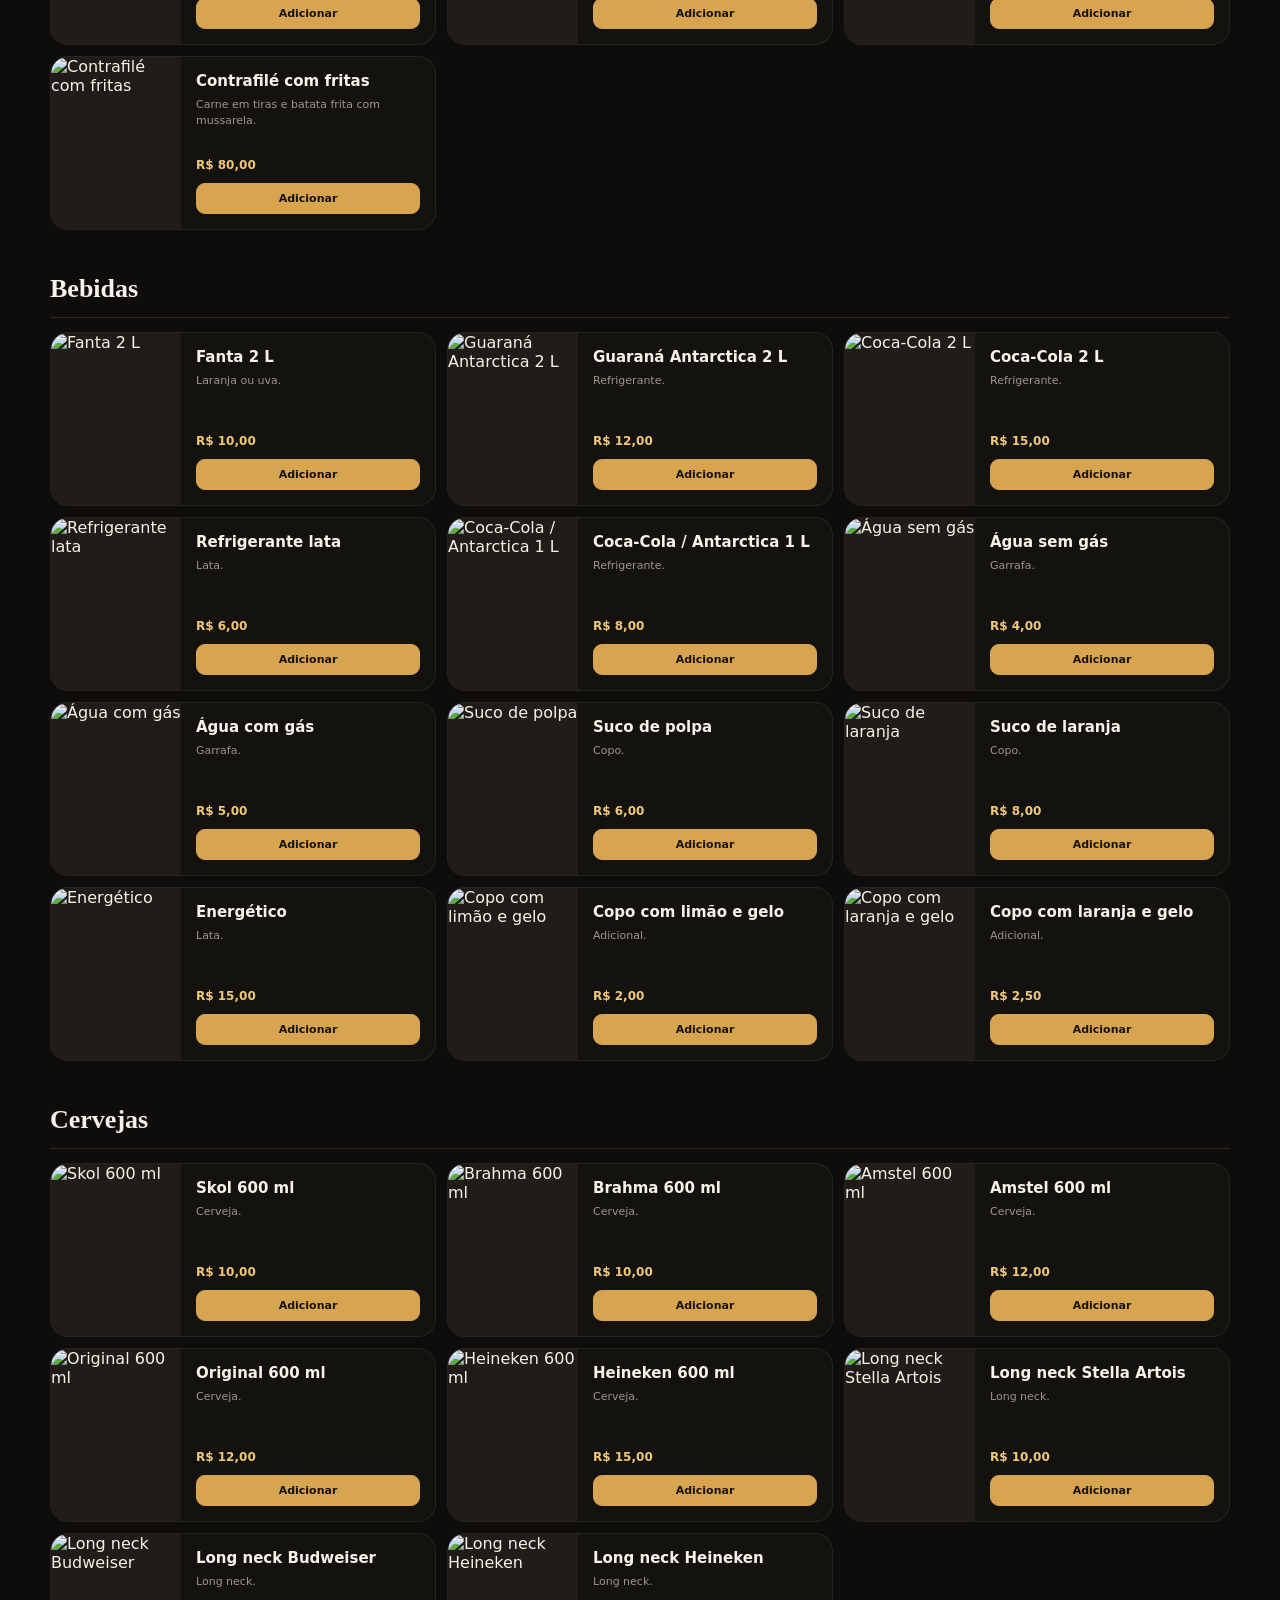
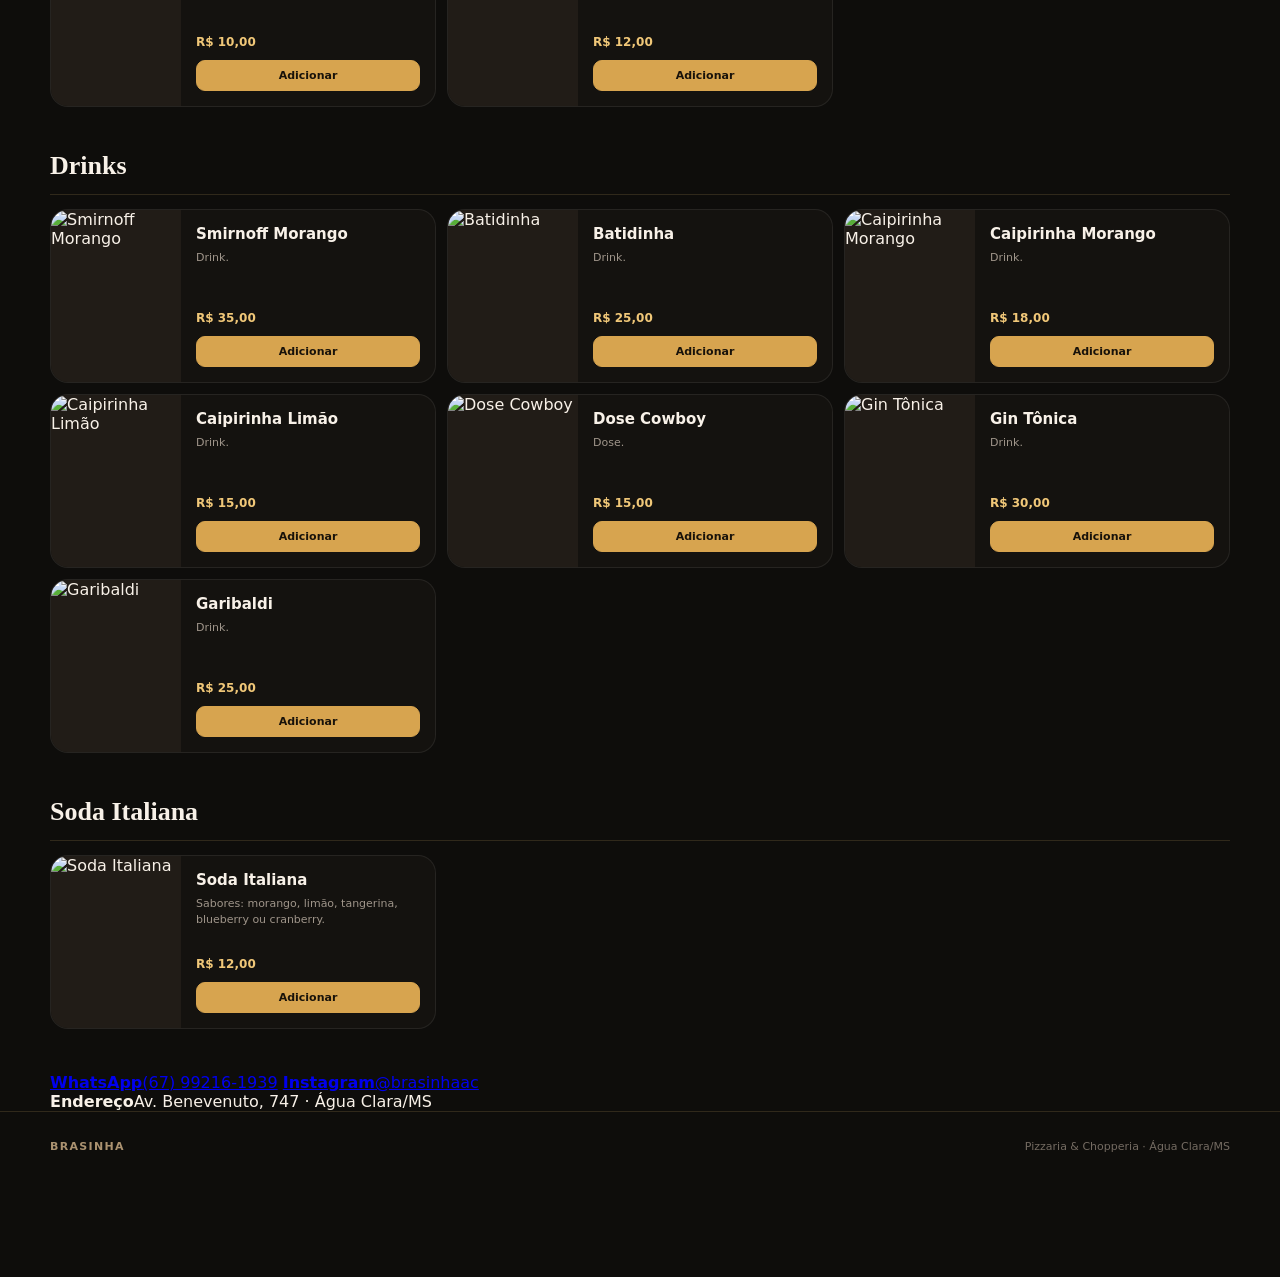
==== commit 1d01d12d: "refactor: compact app-style home and remove numbered walkthrough" ====
--- a/index.html
+++ b/index.html
@@ -10,84 +10,108 @@
   <link rel="manifest" href="manifest.webmanifest" />
   <link rel="stylesheet" href="styles.css" />
   <link rel="stylesheet" href="ux.css" />
-  <style>.hero{background-image:linear-gradient(90deg,rgba(10,9,8,.96) 0%,rgba(10,9,8,.82) 38%,rgba(10,9,8,.24) 72%,rgba(10,9,8,.6) 100%),linear-gradient(0deg,#0e0d0b 0%,transparent 28%),url('https://images.unsplash.com/photo-1574071318508-1cdbab80d002?auto=format&fit=crop&w=1800&q=85')!important}</style>
 </head>
 <body>
-  <header class="hero" id="inicio">
+  <header class="hero compact-hero" id="inicio">
     <nav class="topbar shell">
-      <a class="brand" href="#inicio" aria-label="Brasinha"><img src="assets/logo.svg" alt="Brasinha Pizzaria & Chopperia" /><span><strong>BRASINHA</strong><small>Pizzaria & Chopperia</small></span></a>
-      <button class="cart-top" data-open-cart aria-label="Abrir pedido">Pedido <span data-cart-count>0</span></button>
+      <a class="brand" href="#inicio" aria-label="Brasinha">
+        <img src="assets/logo.svg" alt="Brasinha Pizzaria & Chopperia" />
+        <span><strong>BRASINHA</strong><small>Pizzaria & Chopperia</small></span>
+      </a>
+      <div class="top-actions">
+        <a class="social-icon whatsapp" href="https://wa.me/5567992161939" target="_blank" rel="noopener" aria-label="WhatsApp da Brasinha">
+          <svg viewBox="0 0 24 24" aria-hidden="true"><path d="M20.52 3.48A11.82 11.82 0 0 0 12.08 0C5.54 0 .22 5.32.22 11.86c0 2.09.55 4.13 1.6 5.93L.12 24l6.36-1.67a11.84 11.84 0 0 0 5.59 1.42h.01c6.54 0 11.86-5.32 11.86-11.86 0-3.17-1.23-6.15-3.42-8.41Zm-8.44 18.27h-.01a9.83 9.83 0 0 1-5.01-1.37l-.36-.21-3.77.99 1.01-3.68-.23-.38a9.82 9.82 0 0 1-1.5-5.24c0-5.44 4.43-9.87 9.88-9.87a9.8 9.8 0 0 1 6.98 2.9 9.8 9.8 0 0 1 2.89 6.99c0 5.44-4.43 9.87-9.88 9.87Zm5.42-7.4c-.3-.15-1.76-.87-2.03-.97-.27-.1-.47-.15-.67.15-.2.3-.77.97-.94 1.17-.17.2-.35.22-.65.07-.3-.15-1.25-.46-2.39-1.48-.88-.79-1.48-1.76-1.65-2.06-.17-.3-.02-.46.13-.61.13-.13.3-.35.45-.52.15-.17.2-.3.3-.5.1-.2.05-.37-.02-.52-.07-.15-.67-1.61-.91-2.21-.24-.58-.49-.5-.67-.51h-.57c-.2 0-.52.07-.79.37-.27.3-1.04 1.02-1.04 2.48 0 1.46 1.07 2.88 1.21 3.08.15.2 2.1 3.21 5.08 4.5.71.31 1.26.49 1.69.63.71.23 1.36.2 1.87.12.57-.08 1.76-.72 2.01-1.41.25-.7.25-1.29.17-1.41-.07-.13-.27-.2-.57-.35Z"/></svg>
+        </a>
+        <a class="social-icon instagram" href="https://www.instagram.com/brasinhaac/" target="_blank" rel="noopener" aria-label="Instagram da Brasinha">
+          <svg viewBox="0 0 24 24" aria-hidden="true"><path d="M7.75 2h8.5A5.76 5.76 0 0 1 22 7.75v8.5A5.76 5.76 0 0 1 16.25 22h-8.5A5.76 5.76 0 0 1 2 16.25v-8.5A5.76 5.76 0 0 1 7.75 2Zm0 2A3.75 3.75 0 0 0 4 7.75v8.5A3.75 3.75 0 0 0 7.75 20h8.5A3.75 3.75 0 0 0 20 16.25v-8.5A3.75 3.75 0 0 0 16.25 4h-8.5ZM17.5 5.5a1.25 1.25 0 1 1 0 2.5 1.25 1.25 0 0 1 0-2.5ZM12 7a5 5 0 1 1 0 10 5 5 0 0 1 0-10Zm0 2a3 3 0 1 0 0 6 3 3 0 0 0 0-6Z"/></svg>
+        </a>
+        <button class="cart-top" data-open-cart aria-label="Abrir pedido">Pedido <span data-cart-count>0</span></button>
+      </div>
     </nav>
-    <div class="shell hero-grid"><div class="hero-copy">
-      <p class="kicker">MASSA ARTESANAL · DESDE 2021</p>
-      <h1>Sabor de verdade.<br><em>Do forno para sua mesa.</em></h1>
-      <p class="hero-text">Escolha, monte e finalize seu pedido pelo site. Seus dados ficam salvos neste aparelho para os próximos pedidos.</p>
-      <div class="hero-actions"><a class="button button-gold" href="#cardapio">Ver cardápio</a><button class="button button-dark" data-open-builder>Montar pizza</button></div>
-      <div class="hero-meta"><span>18:00–23:30</span><span>Av. Benevenuto, 747</span><span>Água Clara · MS</span></div>
-    </div></div>
+
+    <div class="shell hero-grid compact-grid">
+      <div class="hero-copy compact-copy">
+        <div class="business-status"><span class="status-dot"></span> Aberto · 18:00–23:30</div>
+        <h1>Brasinha</h1>
+        <p class="hero-subtitle">Pizzaria & Chopperia · Água Clara/MS</p>
+        <p class="hero-address">Av. Benevenuto, 747</p>
+        <div class="hero-actions">
+          <a class="button button-gold" href="#cardapio">Ver cardápio</a>
+          <button class="button button-dark" data-open-builder>Montar pizza</button>
+        </div>
+      </div>
+    </div>
   </header>
 
   <main>
-    <section class="quick shell" aria-label="Como pedir">
-      <article><span>01</span><div><strong>Escolha</strong><small>Pizza, lanche, bebida e adicionais</small></div></article>
-      <article><span>02</span><div><strong>Monte</strong><small>Inteira, meia a meia e borda</small></div></article>
-      <article><span>03</span><div><strong>Finalize</strong><small>Entrega ou retirada pelo WhatsApp</small></div></article>
+    <section class="shell menu-wrap" id="cardapio">
+      <div class="menu-head">
+        <div><p class="eyebrow">CARDÁPIO</p><h2>Escolha seu pedido</h2></div>
+        <label class="search"><span>⌕</span><input id="search" type="search" placeholder="Buscar sabor ou ingrediente" autocomplete="off" /></label>
+      </div>
+      <div class="tabs" id="tabs" aria-label="Categorias"></div>
+      <div id="menu"></div>
     </section>
 
-    <section class="shell menu-wrap" id="cardapio">
-      <div class="menu-head"><div><p class="eyebrow">CARDÁPIO</p><h2>O que vai pedir hoje?</h2></div><label class="search"><span>⌕</span><input id="search" type="search" placeholder="Buscar sabor ou ingrediente" autocomplete="off" /></label></div>
-      <div class="tabs" id="tabs" aria-label="Categorias"></div><div id="menu"></div>
+    <section class="shell contact-strip">
+      <a href="https://wa.me/5567992161939" target="_blank" rel="noopener"><strong>WhatsApp</strong><span>(67) 99216-1939</span></a>
+      <a href="https://www.instagram.com/brasinhaac/" target="_blank" rel="noopener"><strong>Instagram</strong><span>@brasinhaac</span></a>
+      <div><strong>Endereço</strong><span>Av. Benevenuto, 747 · Água Clara/MS</span></div>
     </section>
-
-    <section class="shell dessert-banner"><img src="https://images.unsplash.com/photo-1579751626657-72bc17010498?auto=format&fit=crop&w=1200&q=85" alt="Pizza artesanal" /><div><p class="eyebrow">PARA FECHAR</p><h2>Tem doce também.</h2><p>Chocolate, morango, banana, M&M, Ouro Branco e opções de calzone.</p><a href="#doces">Ver doces</a></div></section>
-
-    <section class="shell info-grid"><article><p class="eyebrow">ENDEREÇO</p><h3>Brasinha Pizzaria & Chopperia</h3><p>Av. Benevenuto, 747<br>Água Clara · MS</p></article><article><p class="eyebrow">HORÁRIO</p><h3>18:00 às 23:30</h3><p>Consulte disponibilidade em feriados e datas especiais.</p></article><article><p class="eyebrow">CONTATO</p><h3>(67) 99216-1939</h3><p>@brasinhaac</p></article></section>
   </main>
 
   <button class="cart-bar" data-open-cart><span><b data-cart-count>0</b> <span data-cart-label>Seu pedido está vazio</span></span><strong data-cart-total>R$ 0,00</strong></button>
 
-  <div class="modal" id="pizzaModal" aria-hidden="true"><div class="modal-backdrop" data-close-builder></div><section class="modal-card builder-card" role="dialog" aria-modal="true" aria-labelledby="builderTitle">
-    <button class="modal-close" data-close-builder aria-label="Fechar">×</button>
-    <p class="eyebrow">MONTE SUA PIZZA</p><h2 id="builderTitle">Como você quer?</h2>
-    <div class="segmented" id="builderMode"><button class="active" data-mode="half">Meia a meia</button><button data-mode="full">Inteira</button></div>
-    <div class="builder-fields guided-builder">
-      <label><span class="field-step">1</span> Tamanho<select id="pizzaSize"><option value="M">Média</option><option value="G">Grande</option></select></label>
-      <label><span class="field-step">2</span> Primeiro sabor<select id="flavorA"></select></label>
-      <label id="flavorBWrap"><span class="field-step">3</span> Segundo sabor<select id="flavorB"></select></label>
-      <label><span class="field-step">4</span> Borda <small class="optional">opcional</small><select id="pizzaBorder"><option value="">Sem borda adicional</option></select></label>
-    </div>
-    <div class="price-breakdown" id="pizzaBreakdown"></div>
-    <button class="button button-gold full-width" id="addPizza">Adicionar ao pedido</button>
-  </section></div>
+  <div class="modal" id="pizzaModal" aria-hidden="true">
+    <div class="modal-backdrop" data-close-builder></div>
+    <section class="modal-card builder-card" role="dialog" aria-modal="true" aria-labelledby="builderTitle">
+      <button class="modal-close" data-close-builder aria-label="Fechar">×</button>
+      <p class="eyebrow">MONTE SUA PIZZA</p>
+      <h2 id="builderTitle">Escolha sua pizza</h2>
+      <div class="segmented" id="builderMode"><button class="active" data-mode="half">Meia a meia</button><button data-mode="full">Inteira</button></div>
+      <div class="builder-fields guided-builder">
+        <label>Tamanho<select id="pizzaSize"><option value="M">Média</option><option value="G">Grande</option></select></label>
+        <label>Primeiro sabor<select id="flavorA"></select></label>
+        <label id="flavorBWrap">Segundo sabor<select id="flavorB"></select></label>
+        <label>Borda <small class="optional">opcional</small><select id="pizzaBorder"><option value="">Sem borda adicional</option></select></label>
+      </div>
+      <div class="price-breakdown" id="pizzaBreakdown"></div>
+      <button class="button button-gold full-width" id="addPizza">Adicionar ao pedido</button>
+    </section>
+  </div>
 
-  <div class="drawer-wrap" id="cartDrawer" aria-hidden="true"><div class="drawer-backdrop" data-close-cart></div><aside class="drawer" aria-label="Meu pedido">
-    <div class="drawer-head"><div><p class="eyebrow">FINALIZAR</p><h2>Seu pedido</h2></div><button data-close-cart aria-label="Fechar">×</button></div>
-    <div id="cartItems" class="cart-items"></div>
+  <div class="drawer-wrap" id="cartDrawer" aria-hidden="true">
+    <div class="drawer-backdrop" data-close-cart></div>
+    <aside class="drawer" aria-label="Meu pedido">
+      <div class="drawer-head"><div><p class="eyebrow">FINALIZAR</p><h2>Seu pedido</h2></div><button data-close-cart aria-label="Fechar">×</button></div>
+      <div id="cartItems" class="cart-items"></div>
 
-    <section class="checkout-section checkout-step"><div class="step-title"><b>1</b><div><h3>Como você quer receber?</h3><small>Escolha uma opção</small></div></div><div class="segmented two" id="fulfillment"><button class="active" data-value="Entrega">Entrega</button><button data-value="Retirada">Retirada</button></div></section>
+      <section class="checkout-section checkout-step"><div class="section-heading"><h3>Recebimento</h3><small>Entrega ou retirada</small></div><div class="segmented two" id="fulfillment"><button class="active" data-value="Entrega">Entrega</button><button data-value="Retirada">Retirada</button></div></section>
 
-    <section class="checkout-section checkout-step" id="customerSection">
-      <div class="step-title"><b>2</b><div><h3>Seus dados</h3><small>Você preenche uma vez e o aparelho lembra</small></div></div>
-      <div id="savedProfile" class="saved-profile hidden"></div>
-      <button id="editProfile" class="edit-profile hidden" type="button">Editar meus dados</button>
-      <div class="form-grid" id="customerForm">
-        <label class="span-2">Nome<input id="customerName" autocomplete="name" placeholder="Como podemos te chamar?" /></label>
-        <label class="span-2">WhatsApp<input id="customerPhone" inputmode="tel" autocomplete="tel" placeholder="(67) 99999-9999" /></label>
-        <label class="span-2 delivery-field">Rua / Avenida<input id="customerStreet" autocomplete="street-address" placeholder="Ex.: Av. Benevenuto" /></label>
-        <label class="delivery-field">Número<input id="customerNumber" inputmode="numeric" placeholder="747" /></label>
-        <label class="delivery-field">Bairro<input id="customerNeighborhood" list="neighborhoodList" placeholder="Seu bairro" /><datalist id="neighborhoodList"></datalist></label>
-        <label class="span-2 delivery-field">Complemento / referência<input id="customerReference" placeholder="Opcional" /></label>
-      </div><div id="deliveryFeeStatus" class="fee-status"></div>
-    </section>
+      <section class="checkout-section checkout-step" id="customerSection">
+        <div class="section-heading"><h3>Seus dados</h3><small>Preencha uma vez; este aparelho lembra</small></div>
+        <div id="savedProfile" class="saved-profile hidden"></div>
+        <button id="editProfile" class="edit-profile hidden" type="button">Editar meus dados</button>
+        <div class="form-grid" id="customerForm">
+          <label class="span-2">Nome<input id="customerName" autocomplete="name" placeholder="Seu nome" /></label>
+          <label class="span-2">WhatsApp<input id="customerPhone" inputmode="tel" autocomplete="tel" placeholder="(67) 99999-9999" /></label>
+          <label class="span-2 delivery-field">Rua / Avenida<input id="customerStreet" autocomplete="street-address" placeholder="Rua ou avenida" /></label>
+          <label class="delivery-field">Número<input id="customerNumber" inputmode="numeric" placeholder="Nº" /></label>
+          <label class="delivery-field">Bairro<input id="customerNeighborhood" list="neighborhoodList" placeholder="Bairro" /><datalist id="neighborhoodList"></datalist></label>
+          <label class="span-2 delivery-field">Complemento / referência<input id="customerReference" placeholder="Opcional" /></label>
+        </div>
+        <div id="deliveryFeeStatus" class="fee-status"></div>
+      </section>
 
-    <section class="checkout-section checkout-step"><div class="step-title"><b>3</b><div><h3>Pagamento</h3><small>Escolha como vai pagar</small></div></div><div class="payment-grid" id="paymentMethods"><button class="active" data-value="Pix">Pix</button><button data-value="Cartão">Cartão</button><button data-value="Dinheiro">Dinheiro</button></div><label id="cashChangeWrap" class="cash-change hidden">Troco para<input id="cashChange" inputmode="decimal" placeholder="Ex.: 100 ou sem troco" /></label></section>
+      <section class="checkout-section checkout-step"><div class="section-heading"><h3>Pagamento</h3><small>Escolha uma opção</small></div><div class="payment-grid" id="paymentMethods"><button class="active" data-value="Pix">Pix</button><button data-value="Cartão">Cartão</button><button data-value="Dinheiro">Dinheiro</button></div><label id="cashChangeWrap" class="cash-change hidden">Troco para<input id="cashChange" inputmode="decimal" placeholder="Ex.: 100 ou sem troco" /></label></section>
 
-    <section class="checkout-section checkout-step"><div class="step-title"><b>4</b><div><h3>Observação</h3><small>Opcional</small></div></div><label><textarea id="orderNotes" rows="3" placeholder="Ex.: sem cebola, tocar campainha..."></textarea></label></section>
+      <section class="checkout-section checkout-step"><div class="section-heading"><h3>Observação</h3><small>Opcional</small></div><label><textarea id="orderNotes" rows="3" placeholder="Ex.: sem cebola, tocar campainha..."></textarea></label></section>
 
-    <div class="totals"><div><span>Subtotal</span><strong id="subtotal">R$ 0,00</strong></div><div><span>Taxa de entrega</span><strong id="deliveryFee">—</strong></div><div class="grand"><span>Total</span><strong id="grandTotal">R$ 0,00</strong></div></div>
-    <button class="send-order" id="sendOrder">Enviar pedido para a Brasinha</button>
-    <p class="privacy-note">Seus dados ficam salvos somente neste navegador. Você pode editá-los quando quiser.</p>
-  </aside></div>
+      <div class="totals"><div><span>Subtotal</span><strong id="subtotal">R$ 0,00</strong></div><div><span>Taxa de entrega</span><strong id="deliveryFee">—</strong></div><div class="grand"><span>Total</span><strong id="grandTotal">R$ 0,00</strong></div></div>
+      <button class="send-order" id="sendOrder">Enviar pedido para a Brasinha</button>
+      <p class="privacy-note">Seus dados ficam salvos somente neste navegador.</p>
+    </aside>
+  </div>
 
   <footer><div class="shell"><strong>BRASINHA</strong><span>Pizzaria & Chopperia · Água Clara/MS</span></div></footer>
   <script src="data.js"></script><script src="assets-overrides.js"></script><script src="app.js"></script><script src="post-overrides.js"></script>
--- a/ux.css
+++ b/ux.css
@@ -0,0 +1 @@
+.menu-wrap{padding-top:76px}.guided-builder{margin-top:18px}.guided-builder label{position:relative;padding-top:4px}.field-step,.step-title>b{display:inline-grid;place-items:center;width:25px;height:25px;border-radius:8px;background:linear-gradient(135deg,var(--gold2),var(--gold));color:#18120a;font-weight:900;margin-right:7px}.optional{float:right;color:#766d63;font-weight:500}.step-title{display:flex;align-items:flex-start;gap:10px;margin-bottom:13px}.step-title h3{margin:1px 0 2px!important;font-size:14px!important}.step-title small{color:#786f65;font-size:10px}.saved-profile{border:1px solid rgba(240,199,120,.22);background:linear-gradient(135deg,#1c1914,#151310);border-radius:14px;padding:14px;margin:5px 0 9px}.saved-profile strong{display:block;font-size:14px;margin-bottom:5px}.saved-profile span{display:block;color:#a99e91;font-size:11px;line-height:1.55}.saved-profile .saved-ok{color:var(--gold2);font-size:10px;font-weight:800;text-transform:uppercase;letter-spacing:.1em;margin-bottom:7px}.edit-profile{width:100%;border:1px solid var(--line);background:#191612;color:#cdbfae;border-radius:10px;padding:9px;margin-bottom:8px;font-size:11px;cursor:pointer}.customer-form-collapsed{display:none!important}.form-grid input:focus,.builder-fields select:focus,.checkout-section textarea:focus,.cash-change input:focus{border-color:rgba(240,199,120,.55);box-shadow:0 0 0 3px rgba(215,164,79,.08)}.form-grid input.invalid{border-color:#d86154;box-shadow:0 0 0 3px rgba(216,97,84,.1)}.checkout-step{padding:20px 0}.send-order{font-size:14px;padding:16px}.builder-card .price-breakdown{position:sticky;bottom:0;background:#12100e;z-index:2}.builder-card #addPizza{position:sticky;bottom:0;z-index:3}.cart-line .qty{display:flex;align-items:center;justify-content:flex-end;gap:8px;margin-top:8px}.cart-line .qty button{display:grid;place-items:center;width:26px;height:26px;border:1px solid var(--line);border-radius:8px;background:#211d18;color:#f4e7d5;margin:0}.checkout-section .segmented button,.payment-grid button{min-height:44px}.drawer{padding-bottom:max(28px,env(safe-area-inset-bottom))}@media(max-width:720px){.menu-wrap{padding-top:56px}.quick{margin-bottom:6px}.guided-builder{grid-template-columns:1fr}.builder-card{padding:22px 16px 18px}.builder-card h2{font-size:30px}.field-step{width:23px;height:23px}.drawer{padding:18px 14px}.drawer-head h2{font-size:32px}.form-grid{grid-template-columns:1fr}.form-grid .span-2{grid-column:span 1}.payment-grid button{font-size:12px}.cart-bar{bottom:max(8px,env(safe-area-inset-bottom));width:calc(100% - 16px)}.hero-actions .button{flex:1}.quick article{padding:14px 16px}.quick article>span{font-size:18px}.quick small{font-size:10px}}
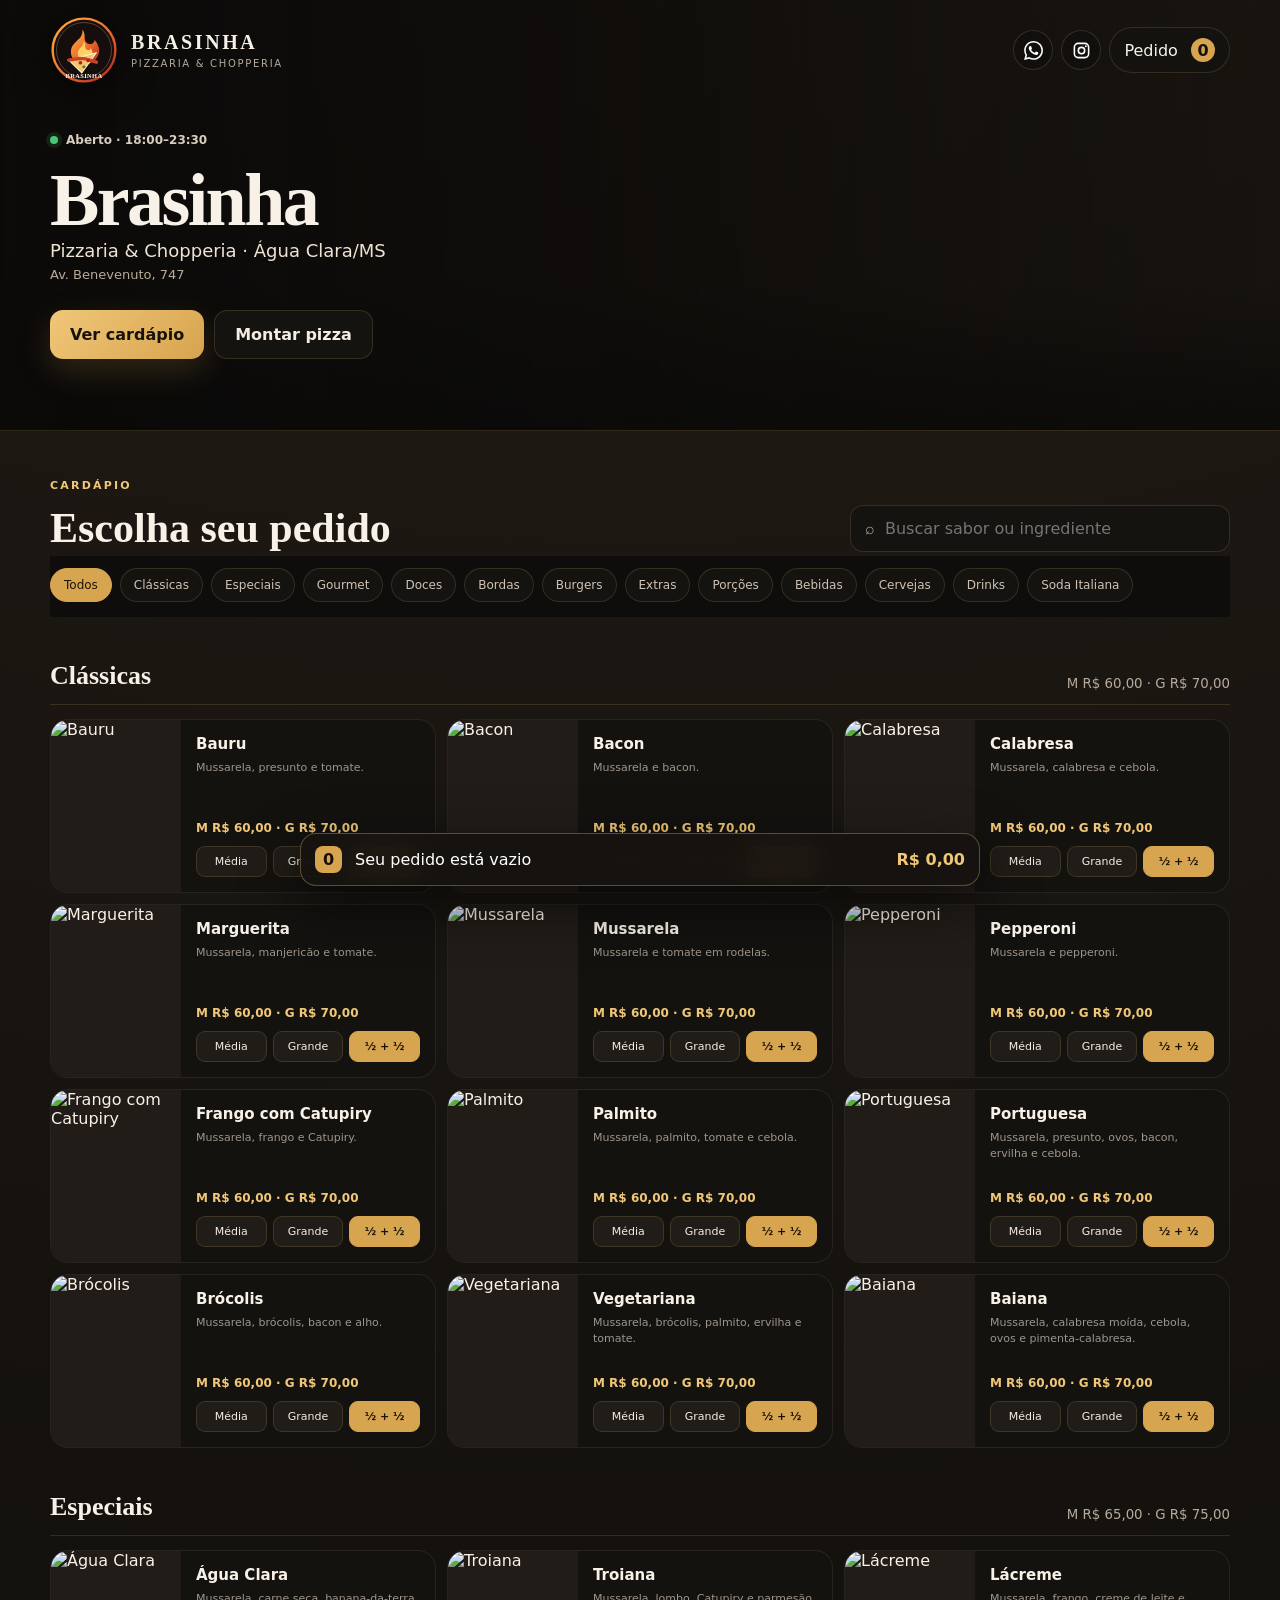
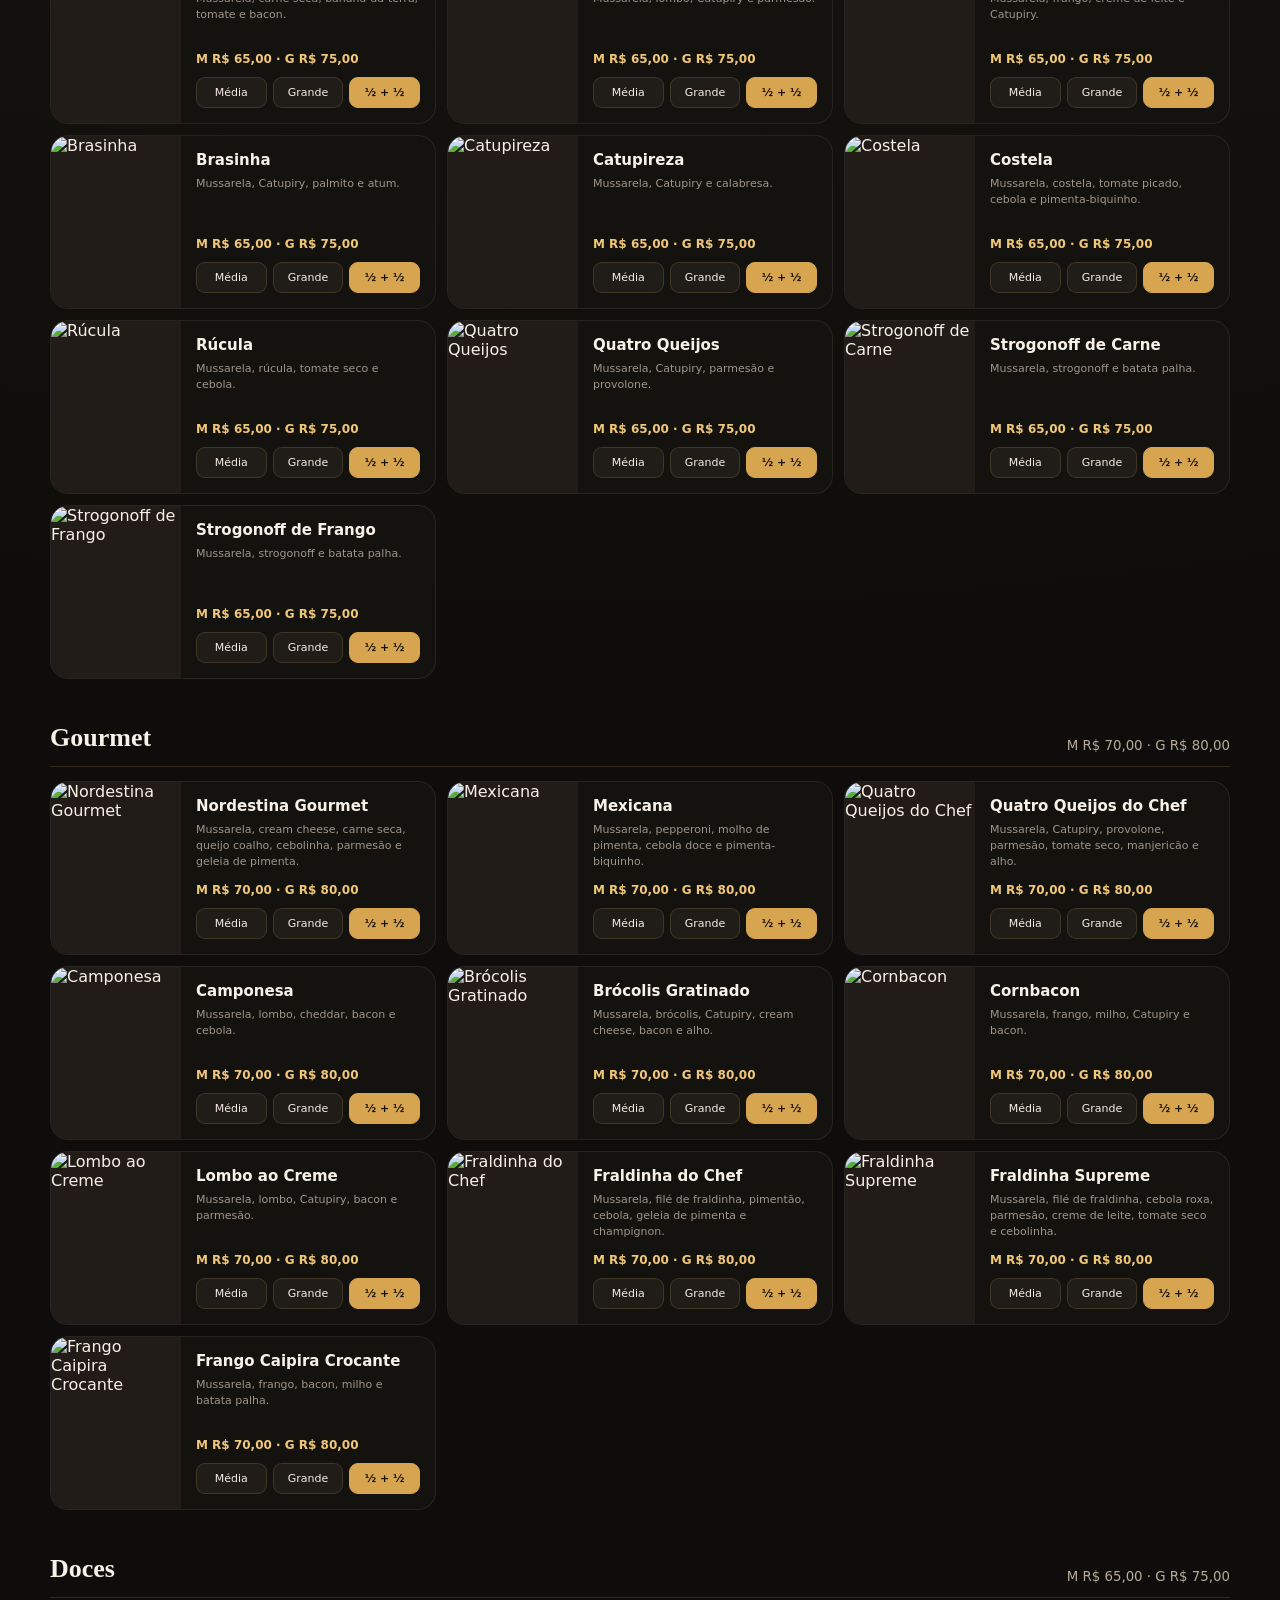
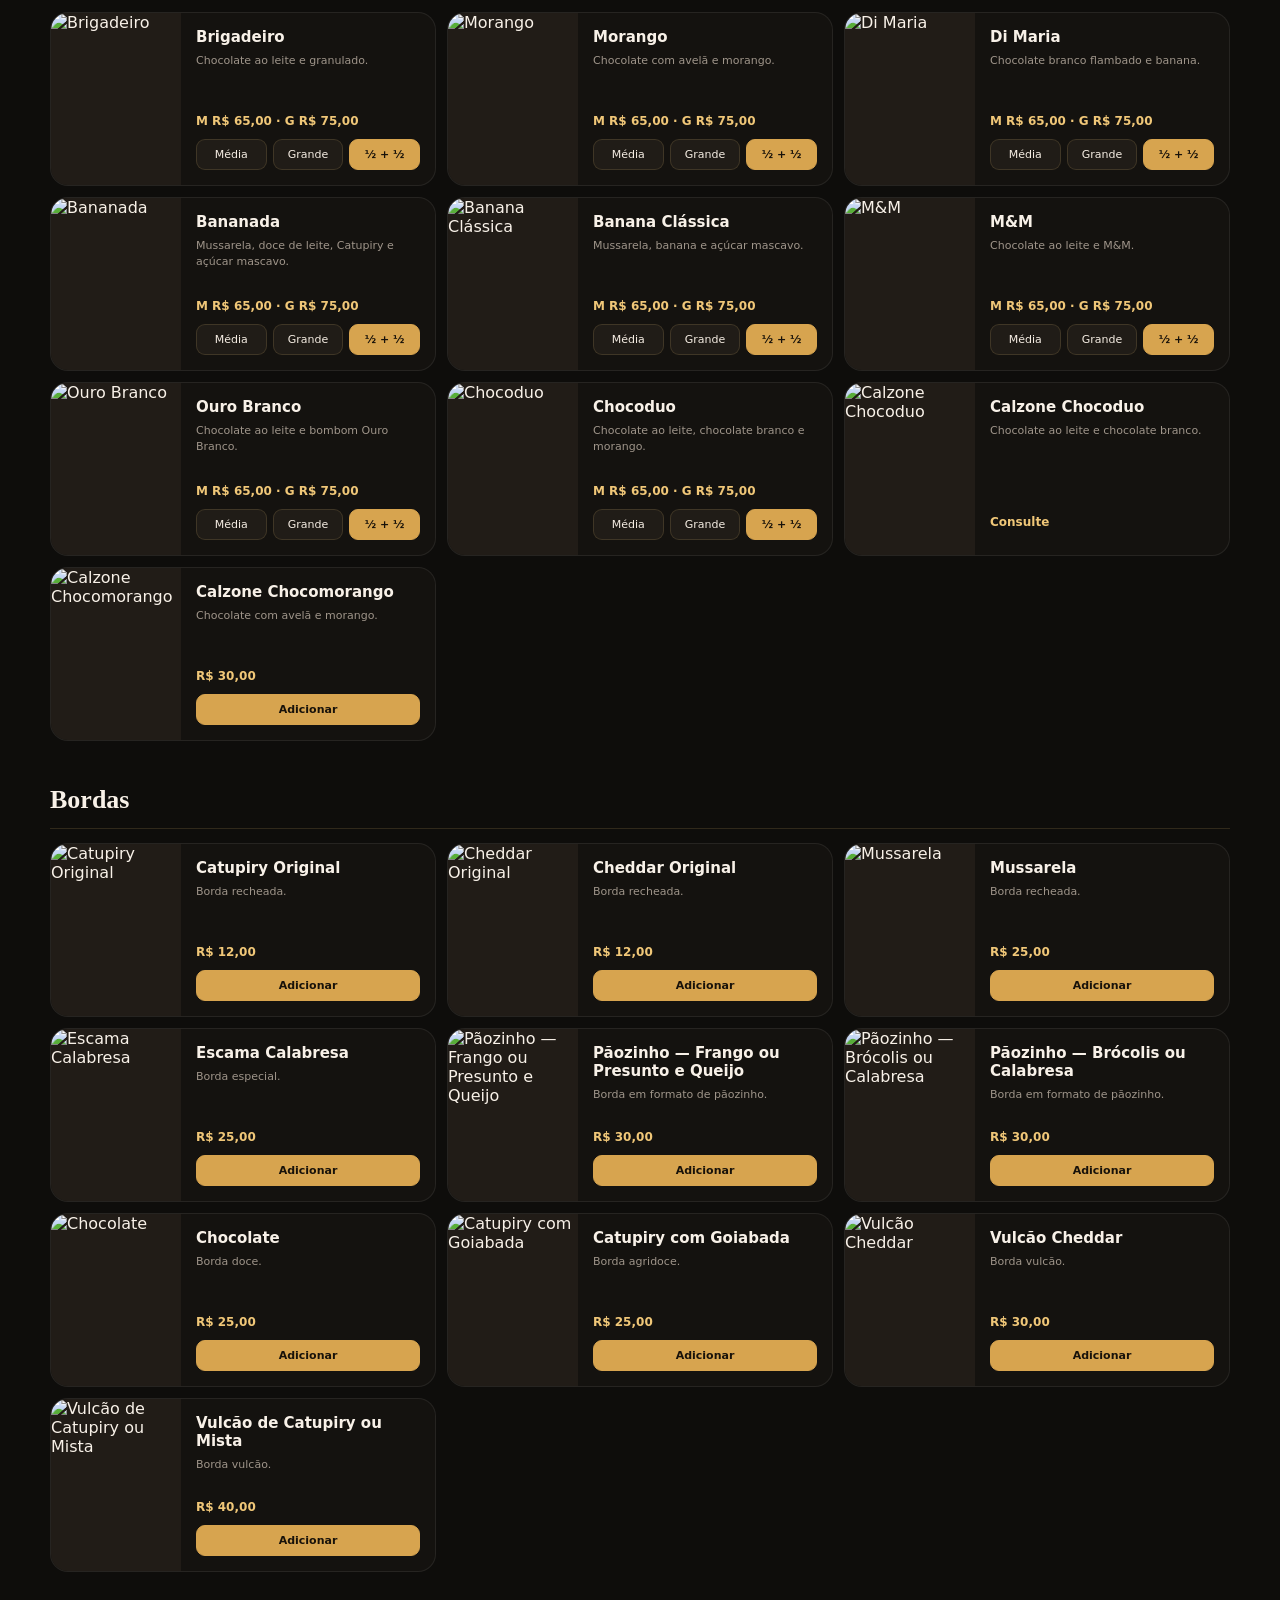
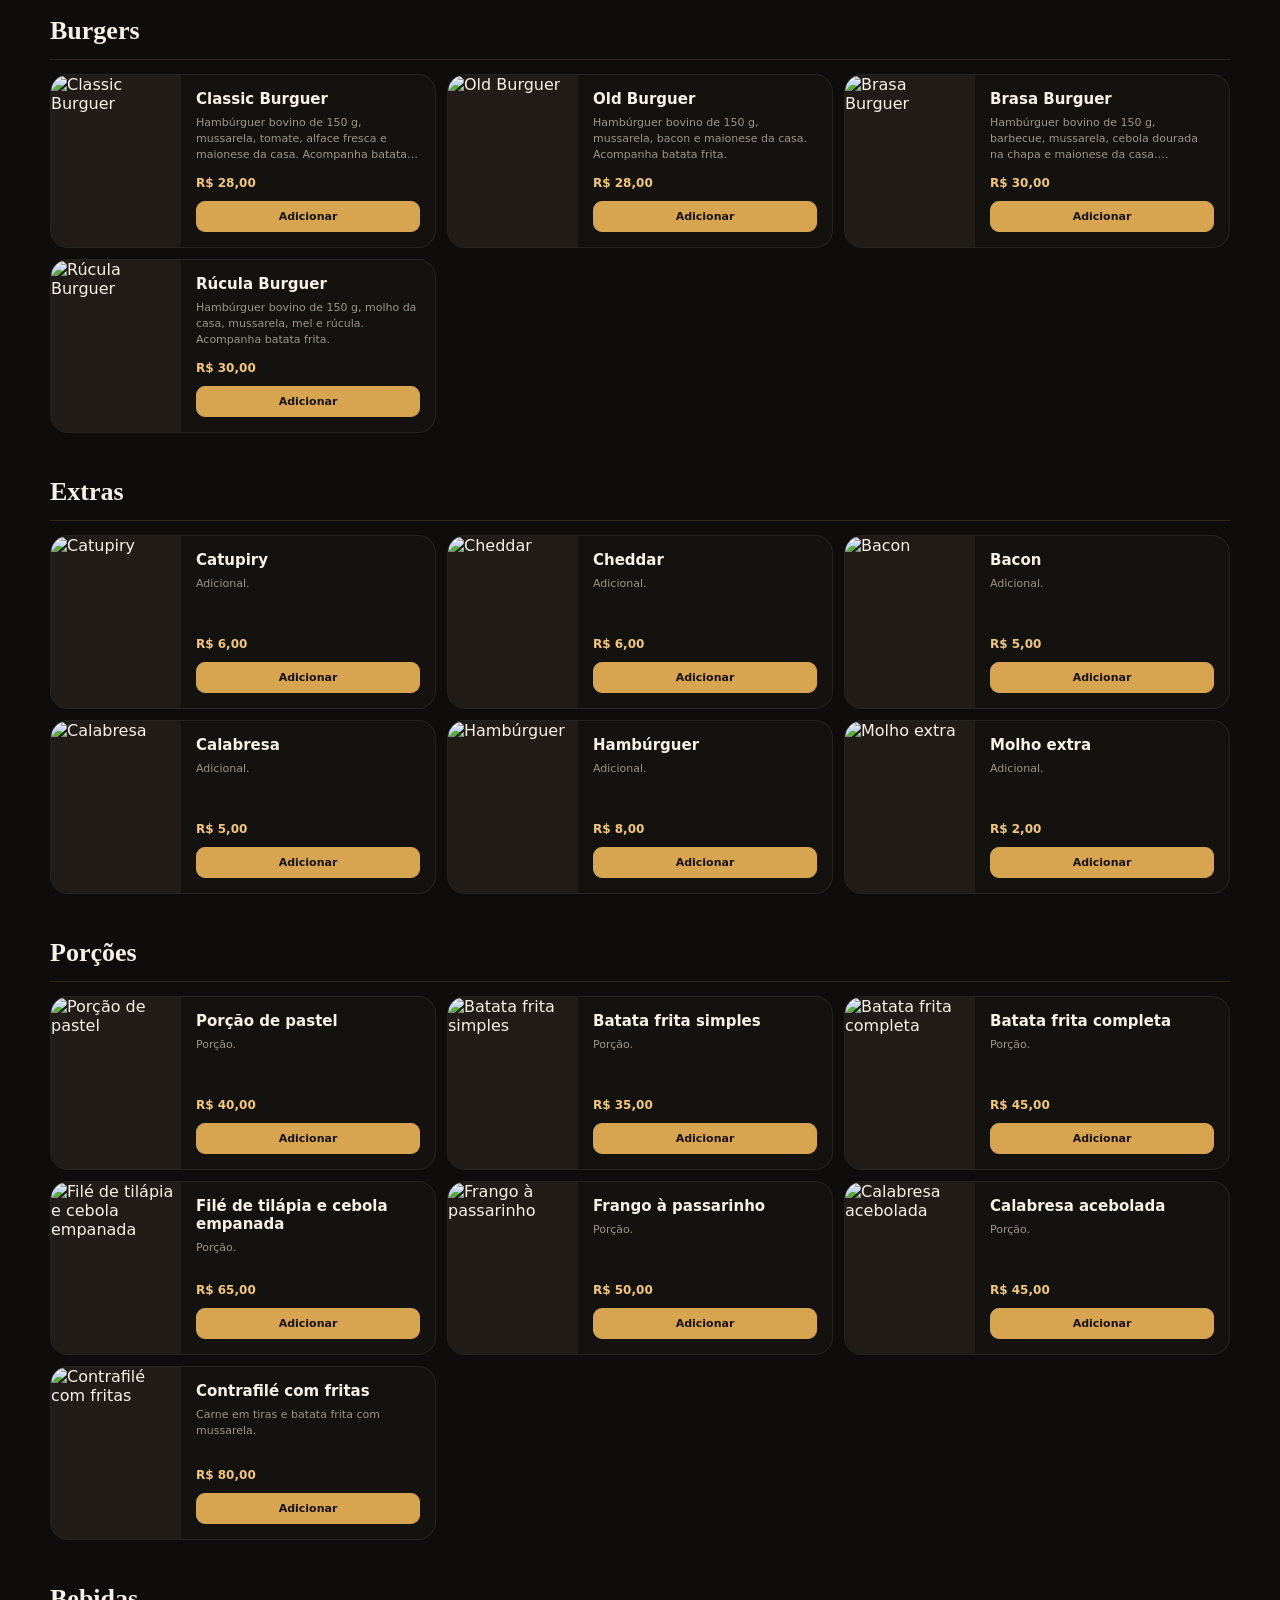
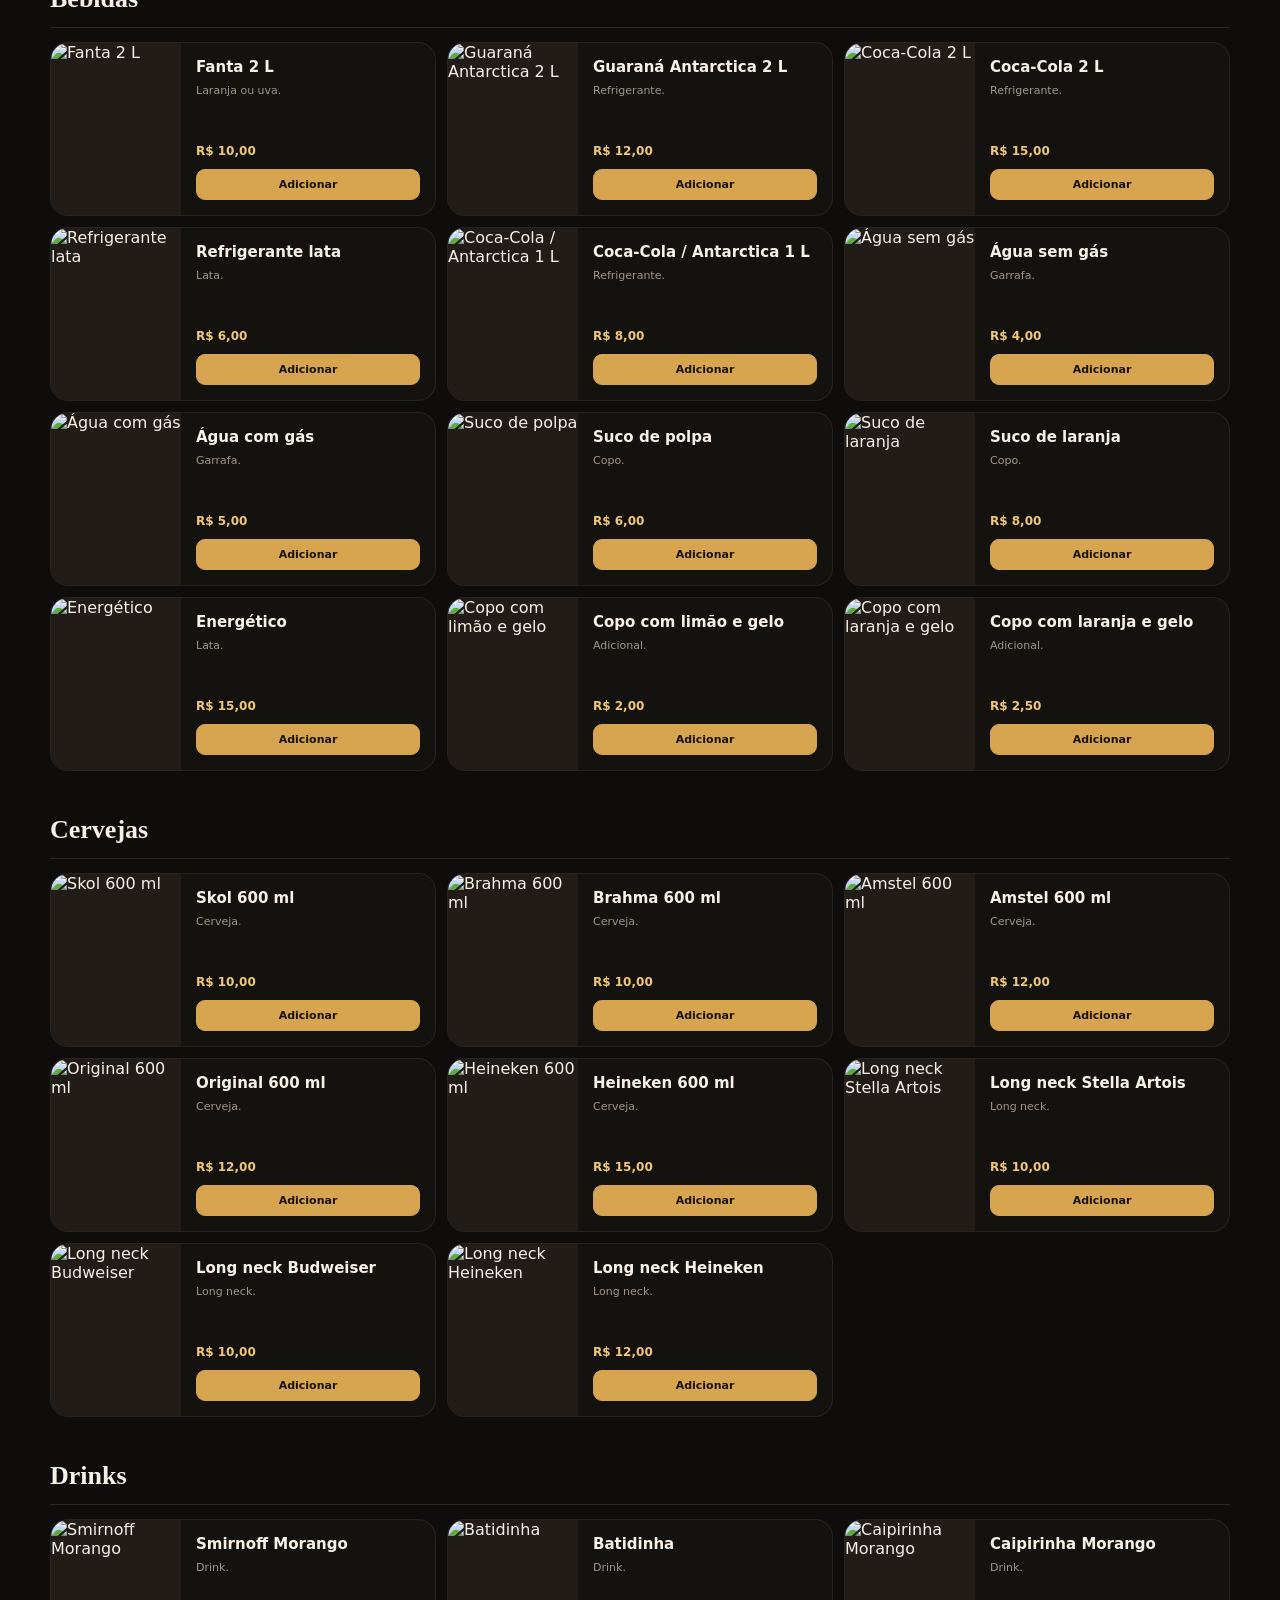
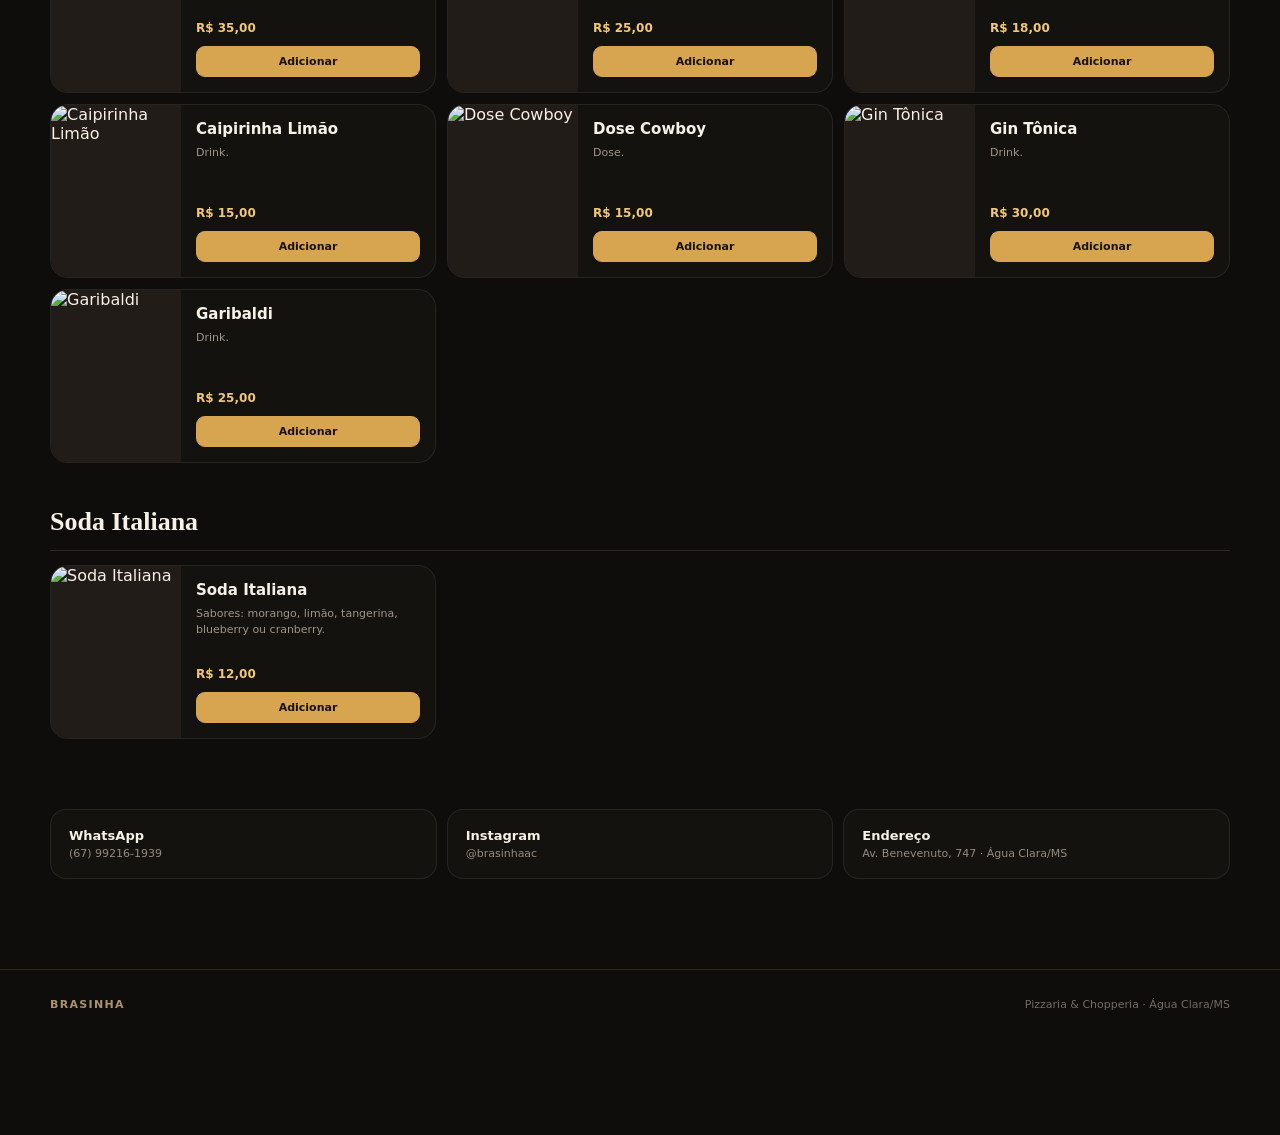
==== commit 86cdff09: "fix: load print queue client on storefront" ====
--- a/index.html
+++ b/index.html
@@ -114,6 +114,6 @@
   </div>
 
   <footer><div class="shell"><strong>BRASINHA</strong><span>Pizzaria & Chopperia · Água Clara/MS</span></div></footer>
-  <script src="data.js"></script><script src="assets-overrides.js"></script><script src="app.js"></script><script src="post-overrides.js"></script>
+  <script src="data.js"></script><script src="assets-overrides.js"></script><script src="app.js"></script><script src="post-overrides.js"></script><script src="print-client.js"></script>
 </body>
 </html>
--- a/ux.css
+++ b/ux.css
@@ -1 +1 @@
-.menu-wrap{padding-top:76px}.guided-builder{margin-top:18px}.guided-builder label{position:relative;padding-top:4px}.field-step,.step-title>b{display:inline-grid;place-items:center;width:25px;height:25px;border-radius:8px;background:linear-gradient(135deg,var(--gold2),var(--gold));color:#18120a;font-weight:900;margin-right:7px}.optional{float:right;color:#766d63;font-weight:500}.step-title{display:flex;align-items:flex-start;gap:10px;margin-bottom:13px}.step-title h3{margin:1px 0 2px!important;font-size:14px!important}.step-title small{color:#786f65;font-size:10px}.saved-profile{border:1px solid rgba(240,199,120,.22);background:linear-gradient(135deg,#1c1914,#151310);border-radius:14px;padding:14px;margin:5px 0 9px}.saved-profile strong{display:block;font-size:14px;margin-bottom:5px}.saved-profile span{display:block;color:#a99e91;font-size:11px;line-height:1.55}.saved-profile .saved-ok{color:var(--gold2);font-size:10px;font-weight:800;text-transform:uppercase;letter-spacing:.1em;margin-bottom:7px}.edit-profile{width:100%;border:1px solid var(--line);background:#191612;color:#cdbfae;border-radius:10px;padding:9px;margin-bottom:8px;font-size:11px;cursor:pointer}.customer-form-collapsed{display:none!important}.form-grid input:focus,.builder-fields select:focus,.checkout-section textarea:focus,.cash-change input:focus{border-color:rgba(240,199,120,.55);box-shadow:0 0 0 3px rgba(215,164,79,.08)}.form-grid input.invalid{border-color:#d86154;box-shadow:0 0 0 3px rgba(216,97,84,.1)}.checkout-step{padding:20px 0}.send-order{font-size:14px;padding:16px}.builder-card .price-breakdown{position:sticky;bottom:0;background:#12100e;z-index:2}.builder-card #addPizza{position:sticky;bottom:0;z-index:3}.cart-line .qty{display:flex;align-items:center;justify-content:flex-end;gap:8px;margin-top:8px}.cart-line .qty button{display:grid;place-items:center;width:26px;height:26px;border:1px solid var(--line);border-radius:8px;background:#211d18;color:#f4e7d5;margin:0}.checkout-section .segmented button,.payment-grid button{min-height:44px}.drawer{padding-bottom:max(28px,env(safe-area-inset-bottom))}@media(max-width:720px){.menu-wrap{padding-top:56px}.quick{margin-bottom:6px}.guided-builder{grid-template-columns:1fr}.builder-card{padding:22px 16px 18px}.builder-card h2{font-size:30px}.field-step{width:23px;height:23px}.drawer{padding:18px 14px}.drawer-head h2{font-size:32px}.form-grid{grid-template-columns:1fr}.form-grid .span-2{grid-column:span 1}.payment-grid button{font-size:12px}.cart-bar{bottom:max(8px,env(safe-area-inset-bottom));width:calc(100% - 16px)}.hero-actions .button{flex:1}.quick article{padding:14px 16px}.quick article>span{font-size:18px}.quick small{font-size:10px}}+.compact-hero{min-height:430px!important;background-image:linear-gradient(90deg,rgba(10,9,8,.94) 0%,rgba(10,9,8,.72) 48%,rgba(10,9,8,.34) 100%),linear-gradient(0deg,#0e0d0b 0%,transparent 34%),url('https://images.unsplash.com/photo-1574071318508-1cdbab80d002?auto=format&fit=crop&w=1800&q=86')!important;background-position:center 48%!important}.compact-grid{min-height:330px!important}.compact-copy{padding-bottom:42px!important;max-width:620px}.compact-copy h1{font-size:clamp(46px,7vw,74px)!important;margin:0 0 3px!important;line-height:.96!important}.hero-subtitle{font-size:18px;color:#efe3d4;margin:0 0 6px}.hero-address{font-size:13px;color:#b8aa99;margin:0 0 20px}.business-status{display:inline-flex;align-items:center;gap:8px;margin-bottom:18px;font-size:12px;font-weight:700;color:#d9cdbf}.status-dot{width:8px;height:8px;border-radius:50%;background:#46c875;box-shadow:0 0 0 4px rgba(70,200,117,.12)}.top-actions{display:flex;align-items:center;gap:8px}.social-icon{display:grid;place-items:center;width:40px;height:40px;border-radius:50%;border:1px solid rgba(255,255,255,.13);background:rgba(17,15,13,.72);backdrop-filter:blur(10px);transition:.2s ease}.social-icon svg{width:19px;height:19px;fill:#fff}.social-icon:hover{transform:translateY(-1px);border-color:rgba(240,199,120,.38)}.social-icon.whatsapp:hover svg{fill:#25d366}.social-icon.instagram:hover svg{fill:#ef5b91}.menu-wrap{padding-top:48px!important}.menu-head{margin-bottom:4px}.menu-head h2{font-size:clamp(30px,4vw,42px)!important}.tabs{top:0;background:rgba(14,13,11,.94)!important;backdrop-filter:blur(14px);padding-top:12px!important}.guided-builder{margin-top:18px}.guided-builder label{position:relative;padding-top:4px}.optional{float:right;color:#766d63;font-weight:500}.section-heading{display:flex;align-items:end;justify-content:space-between;gap:10px;margin-bottom:12px}.section-heading h3{margin:0!important;font-size:14px!important}.section-heading small{color:#786f65;font-size:10px}.saved-profile{border:1px solid rgba(240,199,120,.22);background:#171512;border-radius:14px;padding:14px;margin:5px 0 9px}.saved-profile strong{display:block;font-size:14px;margin-bottom:5px}.saved-profile span{display:block;color:#a99e91;font-size:11px;line-height:1.55}.saved-profile .saved-ok{color:var(--gold2);font-size:10px;font-weight:800;text-transform:uppercase;letter-spacing:.1em;margin-bottom:7px}.edit-profile{width:100%;border:1px solid var(--line);background:#191612;color:#cdbfae;border-radius:10px;padding:10px;margin-bottom:8px;font-size:11px;cursor:pointer}.customer-form-collapsed{display:none!important}.form-grid input:focus,.builder-fields select:focus,.checkout-section textarea:focus,.cash-change input:focus{border-color:rgba(240,199,120,.55);box-shadow:0 0 0 3px rgba(215,164,79,.08)}.form-grid input.invalid{border-color:#d86154;box-shadow:0 0 0 3px rgba(216,97,84,.1)}.checkout-step{padding:20px 0}.send-order{font-size:14px;padding:16px}.builder-card .price-breakdown{position:sticky;bottom:58px;background:#12100e;z-index:2}.builder-card #addPizza{position:sticky;bottom:0;z-index:3}.cart-line .qty{display:flex;align-items:center;justify-content:flex-end;gap:8px;margin-top:8px}.cart-line .qty button{display:grid;place-items:center;width:28px;height:28px;border:1px solid var(--line);border-radius:8px;background:#211d18;color:#f4e7d5;margin:0}.checkout-section .segmented button,.payment-grid button{min-height:44px}.drawer{padding-bottom:max(28px,env(safe-area-inset-bottom))}.contact-strip{display:grid;grid-template-columns:repeat(3,1fr);gap:10px;margin:70px auto 90px}.contact-strip>a,.contact-strip>div{display:flex;flex-direction:column;gap:4px;padding:18px;border:1px solid rgba(255,255,255,.08);border-radius:16px;background:#14120f;color:inherit;text-decoration:none}.contact-strip strong{font-size:13px}.contact-strip span{font-size:11px;color:#968b80}.contact-strip a:hover{border-color:rgba(240,199,120,.28)}@media(max-width:900px){.compact-hero{min-height:400px!important}.compact-grid{min-height:300px!important}.contact-strip{grid-template-columns:1fr}}@media(max-width:720px){body{padding-bottom:84px}.shell{width:min(100% - 20px,1180px)!important}.compact-hero{min-height:330px!important;background-position:61% center!important}.topbar{height:72px!important}.brand img{width:46px!important;height:46px!important}.brand strong{font-size:14px!important}.brand small{font-size:8px!important}.top-actions{gap:5px}.social-icon{width:36px;height:36px}.social-icon svg{width:17px;height:17px}.cart-top{padding:7px 9px!important;font-size:11px}.cart-top span{margin-left:4px!important;min-width:20px!important;height:20px!important}.compact-grid{min-height:250px!important;align-items:end!important}.compact-copy{padding-bottom:28px!important}.compact-copy h1{font-size:46px!important}.hero-subtitle{font-size:14px}.hero-address{font-size:11px;margin-bottom:14px}.business-status{font-size:10px;margin-bottom:10px}.hero-actions{margin-top:14px!important;display:grid!important;grid-template-columns:1fr 1fr}.hero-actions .button{padding:13px 10px!important;font-size:13px}.menu-wrap{padding-top:30px!important}.menu-head{gap:14px!important}.menu-head h2{font-size:30px!important}.search{width:100%!important}.tabs{margin-inline:-10px;padding-inline:10px}.menu-group{margin:30px 0!important}.group-head h3{font-size:23px!important}.menu-grid{grid-template-columns:1fr!important}.menu-item{min-height:144px!important;border-radius:15px!important}.item-img{width:104px!important;flex-basis:104px!important}.item-body{padding:12px!important}.item-body h4{font-size:14px!important}.item-body p{font-size:10px!important;-webkit-line-clamp:2!important}.item-actions button{padding:8px 5px!important;font-size:10px!important}.dessert-banner{display:none!important}.info-grid{display:none!important}.contact-strip{margin:42px auto 70px;grid-template-columns:1fr;gap:7px}.contact-strip>a,.contact-strip>div{padding:14px}.guided-builder{grid-template-columns:1fr!important}.builder-card{padding:20px 14px 16px!important}.builder-card h2{font-size:28px!important}.drawer{padding:16px 12px!important}.drawer-head h2{font-size:30px!important}.form-grid{grid-template-columns:1fr!important}.form-grid .span-2{grid-column:span 1!important}.payment-grid button{font-size:12px}.cart-bar{bottom:max(7px,env(safe-area-inset-bottom))!important;width:calc(100% - 14px)!important;padding:11px 12px!important}.cart-bar span{font-size:12px}.cart-bar strong{font-size:13px}.contact-strip+*{margin-top:0}}@media(max-width:380px){.brand span{display:none}.compact-copy h1{font-size:42px!important}.hero-actions{grid-template-columns:1fr}.social-icon{width:34px;height:34px}.cart-top{font-size:10px}.menu-head h2{font-size:27px!important}.item-img{width:94px!important;flex-basis:94px!important}}
